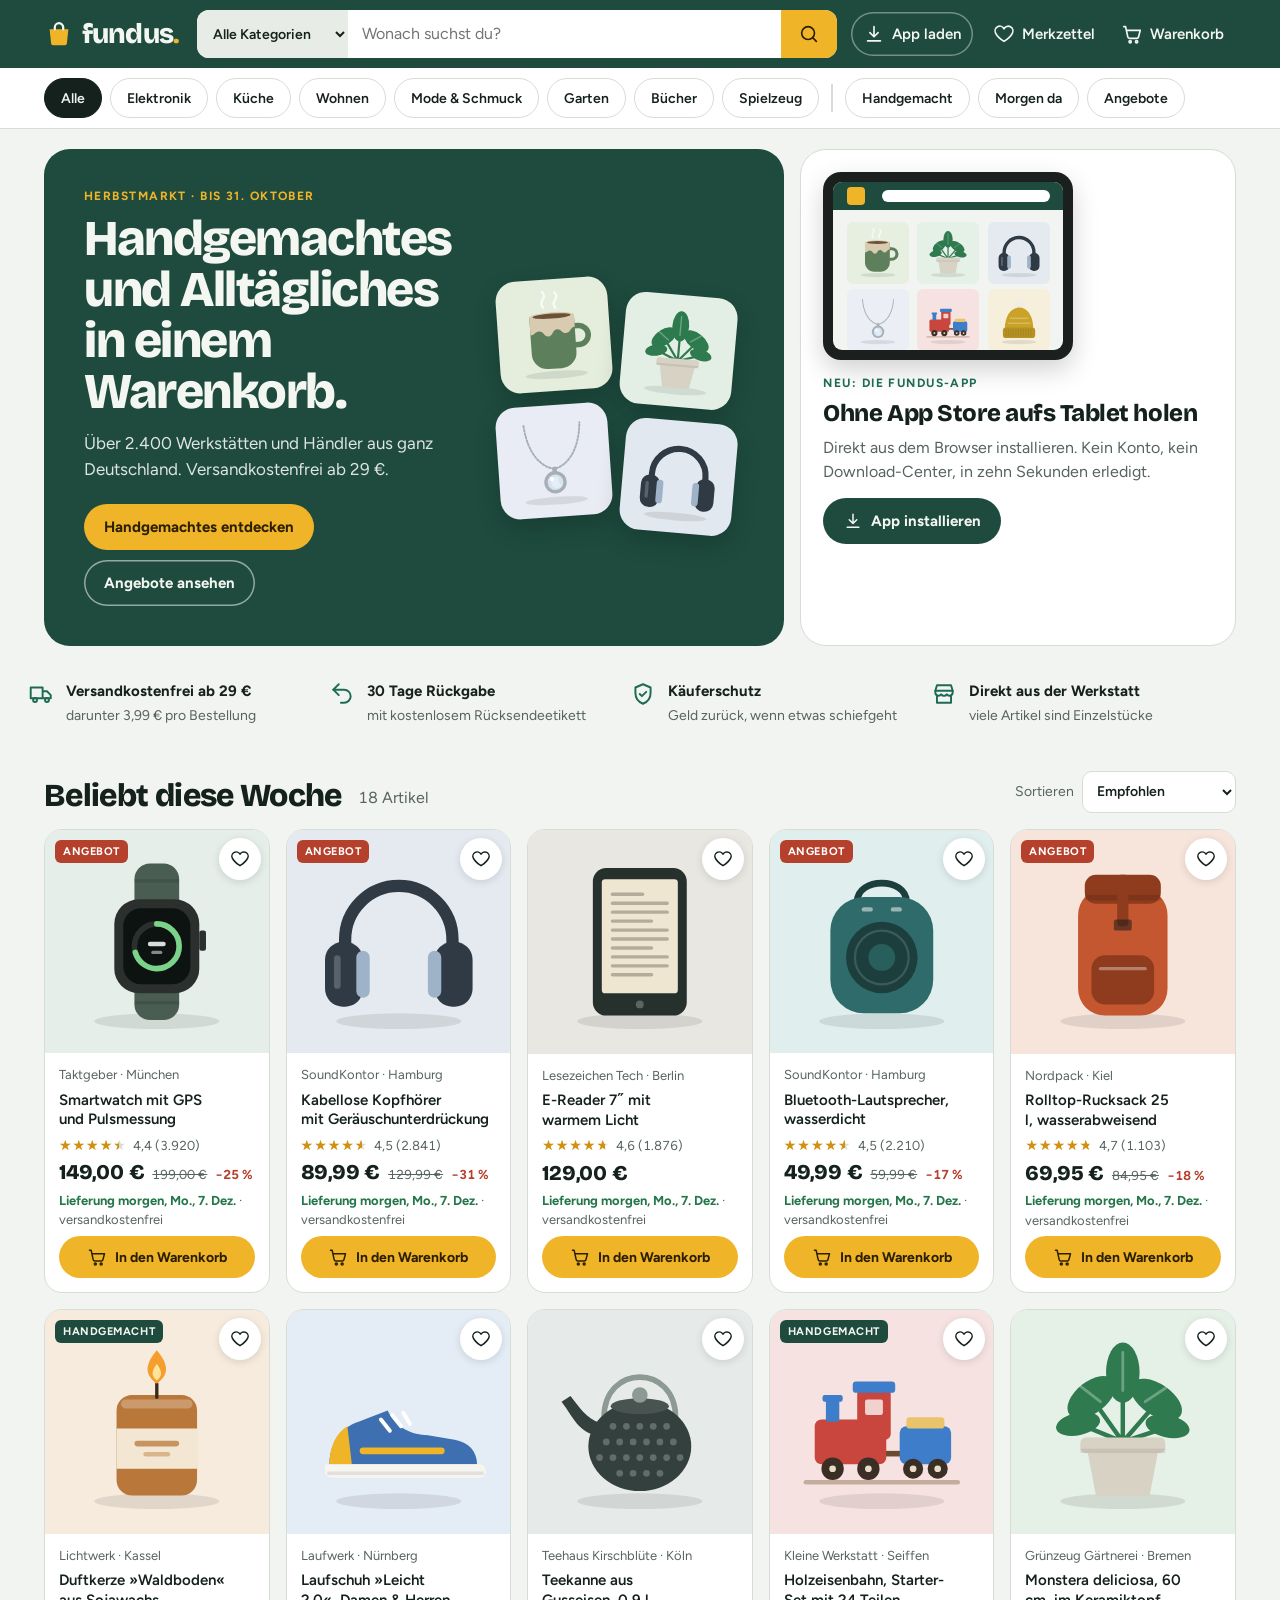
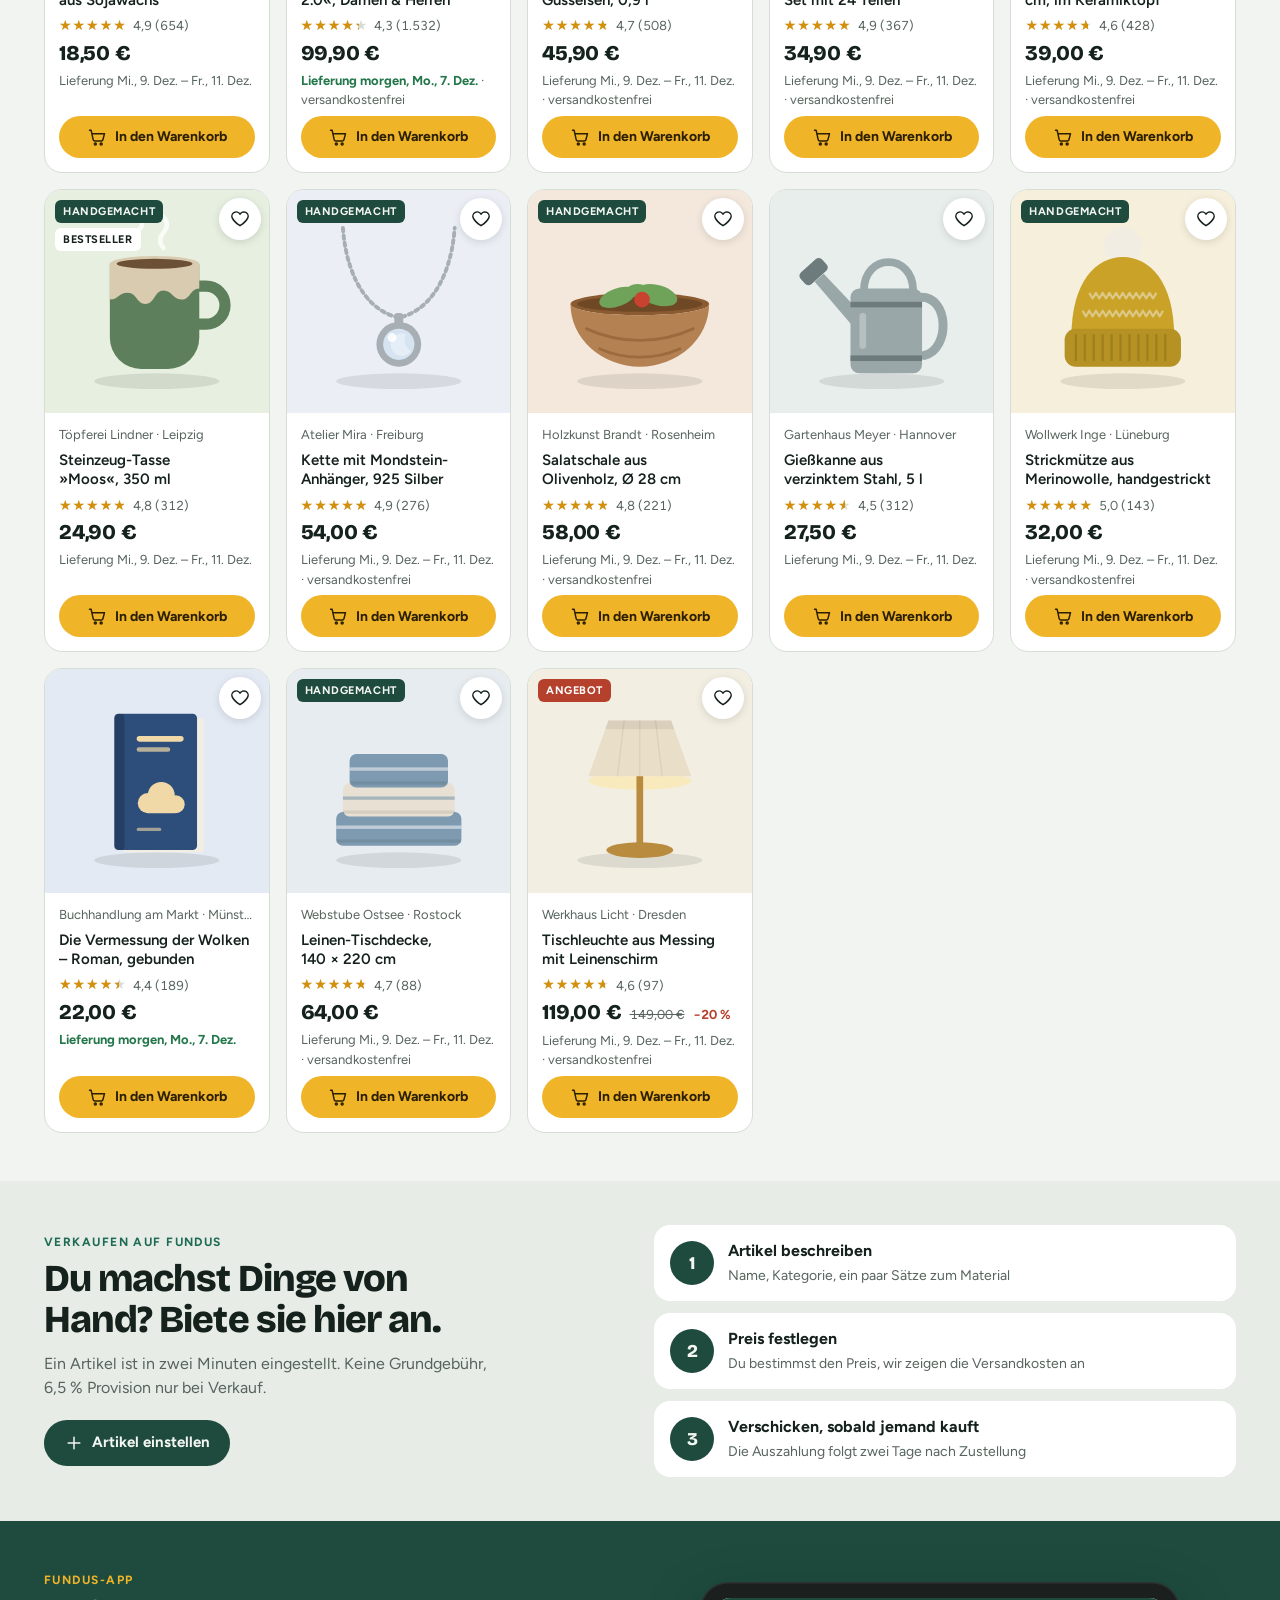
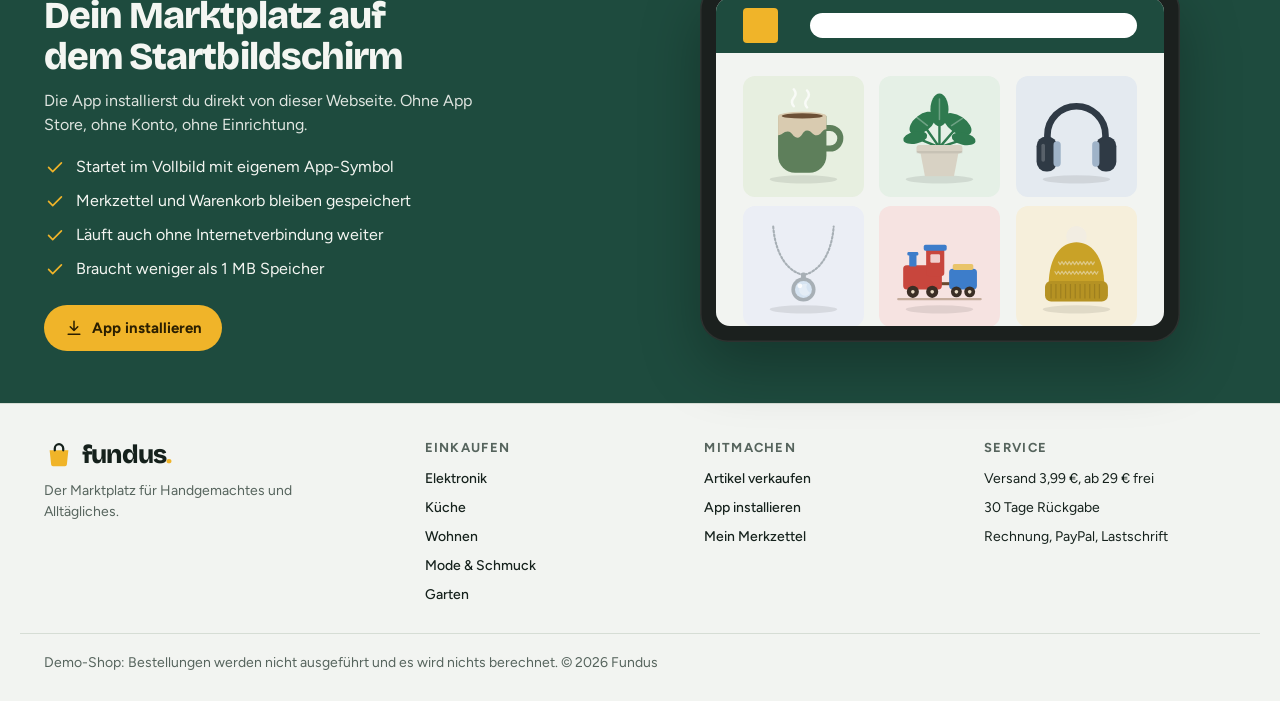
==== docs/index.html @ e25ad7a0 "Add Fundus shop website with installable web app Shopping site in the style of Amazon and Etsy as a " ====
<!doctype html>
<html lang="de">
<head>
<meta charset="utf-8">
<meta name="viewport" content="width=device-width, initial-scale=1, viewport-fit=cover">
<!-- pwa:start -->
<link rel="manifest" href="manifest.webmanifest">
<meta name="theme-color" content="#1E4B3E">
<meta name="description" content="Fundus – der Marktplatz für Handgemachtes und Alltägliches.">
<link rel="icon" href="icons/icon.svg" type="image/svg+xml">
<link rel="apple-touch-icon" href="icons/apple-touch-icon.png">
<meta name="apple-mobile-web-app-capable" content="yes">
<meta name="mobile-web-app-capable" content="yes">
<meta name="apple-mobile-web-app-title" content="Fundus">
<!-- pwa:end -->
<title>Fundus Marktplatz</title>
<link rel="preconnect" href="https://fonts.googleapis.com">
<link rel="preconnect" href="https://fonts.gstatic.com" crossorigin>
<link rel="stylesheet" href="https://fonts.googleapis.com/css2?family=Bricolage+Grotesque:opsz,wght@12..96,600;12..96,800&family=Figtree:wght@400;500;600;700&display=swap">
<style>
/* Layout: sticky market header (logo · search · actions) over a category rail; hero + app card; illustrated product grid; sell band; app band. Cart is a right-hand drawer, details/checkout/install are centered sheets. */
:root{
  --bg:#F2F4F1;
  --surface:#FFFFFF;
  --surface-2:#E7ECE6;
  --ink:#15211C;
  --ink-soft:#56645D;
  --line:#D6DDD5;
  --brand:#1E4B3E;
  --brand-ink:#F4F6F2;
  --link:#1E6B55;
  --accent:#F0B429;
  --accent-ink:#2B1F00;
  --sale:#B5402C;
  --sale-ink:#FFFFFF;
  --good:#23774A;
  --star:#D48F0B;
  --device:#1B201E;
  --tint-mix:92%;
  --shadow:0 1px 2px rgb(21 33 28 / .06),0 12px 32px rgb(21 33 28 / .12);
  --f-display:"Bricolage Grotesque","Avenir Next","Segoe UI",system-ui,sans-serif;
  --f-body:"Figtree",system-ui,-apple-system,"Segoe UI",Roboto,sans-serif;
  --hh:120px;
  color-scheme:light;
}
@media (prefers-color-scheme:dark){
  :root:not([data-theme="light"]){
    --bg:#0E1613;--surface:#16211D;--surface-2:#1D2A25;--ink:#E5ECE8;--ink-soft:#9AA9A2;--line:#2A3833;
    --brand:#173A30;--brand-ink:#EEF3EF;--link:#7CC4A8;--accent:#F3BE45;--accent-ink:#2B1F00;
    --sale:#EE8A72;--sale-ink:#2A0D06;--good:#62C48C;--star:#F3BE45;--device:#2C3733;--tint-mix:80%;
    --shadow:0 1px 2px rgb(0 0 0 / .3),0 12px 32px rgb(0 0 0 / .4);
    color-scheme:dark;
  }
}
:root[data-theme="dark"]{
  --bg:#0E1613;--surface:#16211D;--surface-2:#1D2A25;--ink:#E5ECE8;--ink-soft:#9AA9A2;--line:#2A3833;
  --brand:#173A30;--brand-ink:#EEF3EF;--link:#7CC4A8;--accent:#F3BE45;--accent-ink:#2B1F00;
  --sale:#EE8A72;--sale-ink:#2A0D06;--good:#62C48C;--star:#F3BE45;--device:#2C3733;--tint-mix:80%;
  --shadow:0 1px 2px rgb(0 0 0 / .3),0 12px 32px rgb(0 0 0 / .4);
  color-scheme:dark;
}

*,*::before,*::after{box-sizing:border-box}
html{-webkit-text-size-adjust:100%;scroll-behavior:smooth}
html:has(dialog[open]){overflow:hidden}
body{margin:0;background:var(--bg);color:var(--ink);font:400 16px/1.5 var(--f-body);-webkit-font-smoothing:antialiased}
[hidden]{display:none!important}
img,svg{max-width:100%}
button,input,select,textarea{font:inherit;color:inherit}
button{cursor:pointer}
h1,h2,h3{text-wrap:balance}
p{margin:0}
:focus-visible{outline:3px solid var(--accent);outline-offset:2px}
.sr{position:absolute;width:1px;height:1px;overflow:hidden;clip:rect(0 0 0 0);white-space:nowrap}
.wrap{width:100%;max-width:1240px;margin-inline:auto;padding-inline:16px}
@media (min-width:768px){.wrap{padding-inline:24px}}
.ic{width:22px;height:22px;flex:none}
.eyebrow{font:700 12px/1.2 var(--f-body);letter-spacing:.12em;text-transform:uppercase;color:var(--link)}

/* Buttons */
.btn{display:inline-flex;align-items:center;justify-content:center;gap:8px;min-height:46px;padding:0 20px;border-radius:999px;border:0;background:var(--accent);color:var(--accent-ink);font-weight:700;font-size:15px;text-decoration:none;transition:transform .12s,filter .12s}
.btn:hover{filter:brightness(1.05)}
.btn:active{transform:translateY(1px)}
.btn .ic{width:20px;height:20px}
.btn.dark{background:var(--brand);color:var(--brand-ink)}
.btn.line{background:transparent;color:var(--brand-ink);box-shadow:inset 0 0 0 1.5px color-mix(in oklab,var(--brand-ink) 55%,transparent)}
.btn.ghost{background:transparent;color:var(--ink);box-shadow:inset 0 0 0 1.5px var(--line)}
.btn.wide{width:100%}
.row{display:flex;flex-wrap:wrap;gap:10px;align-items:center}
.linkbtn{border:0;background:none;padding:0;color:var(--link);font-weight:600;text-decoration:underline;text-underline-offset:3px}

/* Header */
.top{position:sticky;top:env(safe-area-inset-top,0px);z-index:30;background:var(--brand);color:var(--brand-ink)}
.top-row{display:flex;align-items:center;gap:10px 14px;padding-block:10px;flex-wrap:wrap}
.logo{display:flex;align-items:center;gap:8px;color:inherit;text-decoration:none;font:800 28px/1 var(--f-display);letter-spacing:-.03em;padding-right:4px}
.logo-mark{width:30px;height:30px}
.logo b{color:var(--accent)}
.search{flex:1 1 360px;display:flex;min-width:0;height:48px;border-radius:12px;overflow:hidden;background:var(--surface);color:var(--ink)}
.search select{border:0;background:var(--surface-2);padding:0 8px 0 12px;max-width:38%;font-size:14px;font-weight:600;color:var(--ink)}
.search input{flex:1;min-width:0;border:0;background:transparent;padding:0 14px;font-size:16px;outline:none}
.search button{flex:none;width:56px;border:0;background:var(--accent);color:var(--accent-ink);display:grid;place-items:center}
.search:focus-within{box-shadow:0 0 0 3px var(--accent)}
.actions{display:flex;align-items:center;gap:2px;margin-left:auto}
.hbtn{position:relative;display:flex;align-items:center;gap:7px;min-height:44px;padding:0 12px;border:0;border-radius:999px;background:transparent;color:var(--brand-ink);font-weight:600;font-size:15px;white-space:nowrap}
.hbtn:hover{background:color-mix(in oklab,var(--brand-ink) 12%,transparent)}
.hbtn.app{box-shadow:inset 0 0 0 1.5px color-mix(in oklab,var(--brand-ink) 40%,transparent);margin-right:6px}
.count{min-width:21px;height:21px;padding:0 6px;border-radius:11px;background:var(--accent);color:var(--accent-ink);font:700 12px/21px var(--f-body);text-align:center;font-variant-numeric:tabular-nums}
@media (max-width:1040px){.search{order:3;flex-basis:100%}}
@media (max-width:560px){
  .hbtn span{display:none}
  .hbtn{padding:0 10px}
  .count{position:absolute;top:2px;right:0}
  .logo{font-size:25px}
}

/* Category rail */
.rail{background:var(--surface);border-bottom:1px solid var(--line)}
.chips{display:flex;gap:8px;overflow-x:auto;padding-block:10px;scrollbar-width:none;-webkit-overflow-scrolling:touch}
.chips::-webkit-scrollbar{display:none}
.chip{flex:none;display:inline-flex;align-items:center;gap:6px;min-height:40px;padding:0 16px;border-radius:999px;border:1.5px solid var(--line);background:var(--surface);color:var(--ink);font-weight:600;font-size:14px;white-space:nowrap}
.chip .ic{width:16px;height:16px}
.chip:hover{border-color:var(--ink-soft)}
.chip[aria-pressed="true"]{background:var(--ink);border-color:var(--ink);color:var(--bg)}
.chip.tog[aria-pressed="true"]{background:var(--brand);border-color:var(--brand);color:var(--brand-ink)}
.chip-sep{flex:none;width:1.5px;margin:6px 4px;background:var(--line)}

/* Hero */
.hero{display:grid;grid-template-columns:minmax(0,1.7fr) minmax(0,1fr);gap:16px;padding-block:20px 8px}
.hero-main{position:relative;overflow:hidden;display:grid;grid-template-columns:minmax(0,1fr) auto;align-items:center;gap:28px;background:var(--brand);color:var(--brand-ink);border-radius:26px;padding:clamp(22px,4vw,40px)}
.hero-main .eyebrow{color:var(--accent)}
.hero h1{font:800 clamp(30px,4.4vw,50px)/1.02 var(--f-display);letter-spacing:-.03em;margin:10px 0 14px;max-width:15ch}
.hero-copy > p:not(.eyebrow){margin-bottom:22px;max-width:40ch;opacity:.9;font-size:17px}
.collage{display:grid;grid-template-columns:repeat(2,112px);gap:14px;padding:8px}
.collage .tile{aspect-ratio:1;border-radius:20px;background:var(--tint);transform:rotate(-4deg);box-shadow:0 10px 24px rgb(0 0 0 / .18)}
.collage .tile:nth-child(2n){transform:rotate(5deg) translateY(16px)}
.collage .tile svg{display:block;width:100%;height:100%}
.hero-app{display:flex;flex-direction:column;gap:10px;background:var(--surface);border:1px solid var(--line);border-radius:26px;padding:22px}
.hero-app h2{font:800 24px/1.1 var(--f-display);letter-spacing:-.02em;margin:0}
.hero-app p:not(.eyebrow){color:var(--ink-soft)}
.hero-app .btn{align-self:flex-start;justify-self:start;margin-top:4px}
.hero-app .device{max-width:250px;margin-bottom:6px}
@media (max-width:1040px){
  .hero{grid-template-columns:1fr}
  .hero-app{display:grid;grid-template-columns:minmax(0,220px) minmax(0,1fr);align-items:center;gap:6px 22px}
  .hero-app .device{grid-row:1 / span 5;margin:0}
}
@media (max-width:640px){
  .hero-main{grid-template-columns:1fr}
  .collage{grid-template-columns:repeat(4,minmax(0,1fr));padding:0 4px 12px;order:-1}
  .collage .tile{border-radius:14px}
  .collage .tile:nth-child(2n){transform:rotate(4deg) translateY(6px)}
  .hero-app{grid-template-columns:1fr}
  .hero-app .device{grid-row:auto;max-width:220px}
}

/* Perks */
.perks{list-style:none;margin:0;padding-block:14px;display:grid;grid-template-columns:repeat(4,minmax(0,1fr));gap:12px}
.perks li{display:flex;gap:12px;align-items:flex-start;padding:12px 4px}
.perks .ic{color:var(--link);width:26px;height:26px;margin-top:1px}
.perks b{display:block;font-weight:700;font-size:15px}
.perks span{color:var(--ink-soft);font-size:14px}
@media (max-width:900px){.perks{grid-template-columns:repeat(2,minmax(0,1fr))}}
@media (max-width:460px){.perks{grid-template-columns:1fr;gap:0}.perks li{padding-block:8px}}

/* Shop */
.shop{padding-block:18px 48px;scroll-margin-top:calc(var(--hh) + 12px)}
.toolbar{display:flex;flex-wrap:wrap;align-items:end;gap:6px 16px;margin-bottom:16px}
.toolbar h2{font:800 clamp(24px,3vw,32px)/1.1 var(--f-display);letter-spacing:-.02em;margin:0}
.toolbar .meta{color:var(--ink-soft);font-variant-numeric:tabular-nums;padding-bottom:3px}
.sortbox{margin-left:auto;display:flex;align-items:center;gap:8px;font-size:14px;color:var(--ink-soft)}
.sel{height:42px;border-radius:10px;border:1.5px solid var(--line);background:var(--surface);color:var(--ink);padding:0 10px;font-weight:600}
.grid{display:grid;grid-template-columns:repeat(auto-fill,minmax(min(100%,196px),1fr));gap:16px}
@media (max-width:520px){.grid{grid-template-columns:repeat(2,minmax(0,1fr));gap:10px}}
.card{position:relative;display:flex;flex-direction:column;min-width:0;background:var(--surface);border:1px solid var(--line);border-radius:18px;overflow:hidden;transition:box-shadow .2s,border-color .2s}
.card:hover{box-shadow:var(--shadow);border-color:transparent}
.pic{position:relative;display:block;width:100%;aspect-ratio:1;border:0;padding:0;background:var(--tint);background:color-mix(in oklab,var(--tint) var(--tint-mix),var(--surface))}
.pic svg{display:block;width:100%;height:100%;transition:transform .35s ease}
.card:hover .pic svg{transform:scale(1.05)}
.badges{position:absolute;left:10px;top:10px;display:flex;flex-direction:column;align-items:flex-start;gap:5px}
.badge{font:700 11px/1 var(--f-body);letter-spacing:.05em;text-transform:uppercase;padding:6px 8px;border-radius:6px;background:var(--surface);color:var(--ink)}
.badge.hand{background:var(--brand);color:var(--brand-ink)}
.badge.sale{background:var(--sale);color:var(--sale-ink)}
.badge.own{background:var(--accent);color:var(--accent-ink)}
.fav{position:absolute;right:8px;top:8px;width:42px;height:42px;border-radius:50%;border:0;background:var(--surface);color:var(--ink);display:grid;place-items:center;box-shadow:0 2px 8px rgb(0 0 0 / .12)}
.fav .ic{width:20px;height:20px}
.fav[aria-pressed="true"]{color:var(--sale)}
.fav[aria-pressed="true"] .ic{fill:currentColor}
.cbody{flex:1;display:flex;flex-direction:column;gap:6px;padding:12px 14px 14px}
.seller{font-size:13px;color:var(--ink-soft);white-space:nowrap;overflow:hidden;text-overflow:ellipsis}
.name{margin:0;font:600 15px/1.3 var(--f-body);min-height:2.6em}
.name button{display:-webkit-box;-webkit-line-clamp:2;-webkit-box-orient:vertical;overflow:hidden;border:0;padding:0;background:none;text-align:left;font:inherit;color:inherit}
.name button:hover{color:var(--link);text-decoration:underline;text-underline-offset:2px}
.rate{display:flex;align-items:center;gap:6px;font-size:13px;color:var(--ink-soft);font-variant-numeric:tabular-nums}
.stars{position:relative;display:inline-block;font-size:14px;line-height:1;letter-spacing:1px;color:var(--line)}
.stars::before,.stars > span::before{content:"★★★★★"}
.stars > span{position:absolute;inset:0 auto 0 0;overflow:hidden;white-space:nowrap;color:var(--star)}
.price{display:flex;flex-wrap:wrap;align-items:baseline;gap:4px 8px;font-variant-numeric:tabular-nums}
.price strong{font:800 21px/1.1 var(--f-display);letter-spacing:-.01em}
.price s{font-size:13px;color:var(--ink-soft)}
.price .pct{font-size:13px;font-weight:700;color:var(--sale)}
.ship{font-size:13px;color:var(--ink-soft)}
.ship b{color:var(--good);font-weight:700}
.card .btn{margin-top:auto;min-height:42px;font-size:14px;padding:0 14px}
@media (max-width:520px){
  .cbody{padding:10px 10px 12px}
  .name{font-size:14px}
  .price strong{font-size:18px}
  .card .btn span{display:none}
  .ship{font-size:12px}
}
.empty{display:flex;flex-direction:column;align-items:flex-start;gap:10px;padding:40px 24px;border:1.5px dashed var(--line);border-radius:18px}
.empty .t{font:800 22px/1.2 var(--f-display)}
.empty p{color:var(--ink-soft)}

/* Sell band */
.sell{background:var(--surface-2);padding-block:44px}
.sell-grid{display:grid;grid-template-columns:minmax(0,1fr) minmax(0,1fr);gap:28px;align-items:center}
.sell h2,.appband h2{font:800 clamp(26px,3.4vw,38px)/1.08 var(--f-display);letter-spacing:-.025em;margin:8px 0 12px}
.sell-grid > div > p:not(.eyebrow){color:var(--ink-soft);max-width:46ch;margin-bottom:20px}
.steps{list-style:none;margin:0;padding:0;display:grid;gap:12px;counter-reset:s}
.steps li{counter-increment:s;display:grid;grid-template-columns:44px minmax(0,1fr);gap:14px;align-items:center;background:var(--surface);border-radius:16px;padding:14px 16px}
.steps li::before{content:counter(s);display:grid;place-items:center;width:44px;height:44px;border-radius:50%;background:var(--brand);color:var(--brand-ink);font:800 18px/1 var(--f-display)}
.steps b{display:block}
.steps span{color:var(--ink-soft);font-size:14px}
@media (max-width:800px){.sell-grid{grid-template-columns:1fr}}

/* App band */
.appband{background:var(--brand);color:var(--brand-ink);padding-block:52px;scroll-margin-top:var(--hh)}
.appband .eyebrow{color:var(--accent)}
.app-grid{display:grid;grid-template-columns:minmax(0,1fr) minmax(0,1.05fr);gap:36px;align-items:center}
.app-grid > div > p:not(.eyebrow){max-width:46ch;opacity:.9;margin-bottom:18px}
.checks{list-style:none;padding:0;margin:0 0 24px;display:grid;gap:10px}
.checks li{display:flex;gap:10px;align-items:flex-start}
.checks .ic{color:var(--accent);width:22px;height:22px;margin-top:1px}
.install-state{display:flex;align-items:center;gap:8px;font-weight:600;font-size:14px}
.install-state .ic{color:var(--accent)}
@media (max-width:860px){.app-grid{grid-template-columns:1fr}.appband .device{order:-1}}

/* Device mockup */
.device{width:100%;max-width:480px;aspect-ratio:4 / 3;justify-self:center;background:var(--device);border-radius:28px;padding:16px;box-shadow:0 24px 60px rgb(0 0 0 / .28),inset 0 0 0 1.5px rgb(255 255 255 / .08)}
.hero-app .device{border-radius:18px;padding:10px;box-shadow:0 10px 26px rgb(0 0 0 / .18)}
.screen{height:100%;border-radius:14px;background:var(--bg);overflow:hidden;display:flex;flex-direction:column}
.hero-app .screen{border-radius:9px}
.s-top{flex:none;display:flex;align-items:center;gap:8%;height:17%;padding:0 6%;background:var(--brand)}
.s-logo{width:9%;aspect-ratio:1;border-radius:4px;background:var(--accent)}
.s-search{flex:1;height:44%;border-radius:999px;background:var(--surface)}
.s-grid{display:grid;grid-template-columns:repeat(3,minmax(0,1fr));gap:4%;padding:5% 6%}
.s-tile{aspect-ratio:1;border-radius:10%;background:var(--tint);background:color-mix(in oklab,var(--tint) var(--tint-mix),var(--surface))}
.s-tile svg{display:block;width:100%;height:100%}

/* Footer */
.foot{border-top:1px solid var(--line);padding-block:36px calc(28px + env(safe-area-inset-bottom,0px));font-size:14px}
.foot-grid{display:grid;grid-template-columns:1.4fr repeat(3,1fr);gap:28px}
.foot h3{font:700 13px/1.2 var(--f-body);letter-spacing:.1em;text-transform:uppercase;color:var(--ink-soft);margin:0 0 12px}
.foot ul{list-style:none;margin:0;padding:0;display:grid;gap:8px}
.foot .linkbtn{color:var(--ink);text-decoration:none;font-weight:500}
.foot .linkbtn:hover{text-decoration:underline}
.foot .logo{color:var(--ink);font-size:26px;margin-bottom:10px}
.foot-grid > div > p{color:var(--ink-soft);max-width:30ch}
.foot-note{margin-top:28px;padding-top:18px;border-top:1px solid var(--line);color:var(--ink-soft)}
@media (max-width:800px){.foot-grid{grid-template-columns:1fr 1fr}.foot-grid > div:first-child{grid-column:1 / -1}}

/* Dialogs */
dialog{border:0;padding:0;margin:auto;width:min(980px,calc(100% - 24px));max-width:none;max-height:calc(100% - 24px);background:var(--surface);color:var(--ink);border-radius:22px;box-shadow:var(--shadow);overflow:hidden}
dialog[open]{display:flex;flex-direction:column;animation:pop .22s ease-out}
dialog.narrow{width:min(580px,calc(100% - 24px))}
dialog::backdrop{background:rgb(8 16 12 / .55)}
@keyframes pop{from{opacity:0;transform:translateY(12px) scale(.98)}}
.dlg{position:relative;flex:1;min-height:0;overflow:auto;padding:26px;overscroll-behavior:contain}
.dlg h2{font:800 clamp(22px,3vw,30px)/1.12 var(--f-display);letter-spacing:-.02em;margin:0 0 12px;padding-right:48px}
.x{position:absolute;top:14px;right:14px;z-index:2;width:44px;height:44px;border-radius:50%;border:0;background:var(--surface-2);color:var(--ink);display:grid;place-items:center}
dialog.drawer{margin:0 0 0 auto;height:100%;max-height:none;width:min(440px,100%);border-radius:22px 0 0 22px;animation:slide .26s ease-out}
@keyframes slide{from{transform:translateX(40px);opacity:0}}
.drawer-in{display:flex;flex-direction:column;height:100%;padding-top:env(safe-area-inset-top,0px)}
.drawer-head{display:flex;align-items:center;justify-content:space-between;padding:18px 18px 12px 22px;border-bottom:1px solid var(--line)}
.drawer-head h2{font:800 24px/1 var(--f-display);margin:0}
.drawer-head .x{position:static}
.cart-list{flex:1;min-height:0;overflow:auto;padding:0 22px;overscroll-behavior:contain}
.cline{display:grid;grid-template-columns:76px minmax(0,1fr) auto;gap:14px;padding-block:16px;border-bottom:1px solid var(--line)}
.thumb{width:76px;aspect-ratio:1;border:0;padding:0;border-radius:12px;overflow:hidden;background:var(--tint);background:color-mix(in oklab,var(--tint) var(--tint-mix),var(--surface))}
.thumb svg{display:block;width:100%;height:100%}
.cl-info{display:flex;flex-direction:column;gap:4px;min-width:0}
.cl-name{font-weight:600;font-size:15px;line-height:1.3}
.cl-price{font-weight:700;font-variant-numeric:tabular-nums;white-space:nowrap}
.stepper{display:inline-flex;align-items:center;align-self:flex-start;margin-top:4px;border:1.5px solid var(--line);border-radius:999px}
.stepper button{width:40px;height:40px;border:0;background:none;color:var(--ink);display:grid;place-items:center;border-radius:50%}
.stepper button:hover{background:var(--surface-2)}
.stepper .ic{width:18px;height:18px}
.stepper output{min-width:28px;text-align:center;font-weight:700;font-variant-numeric:tabular-nums}
.cart-foot{border-top:1px solid var(--line);padding:16px 22px calc(18px + env(safe-area-inset-bottom,0px));display:grid;gap:14px;background:var(--surface)}
.freebar{font-size:14px;display:grid;gap:8px}
.freebar .ic{width:18px;height:18px;color:var(--good);vertical-align:-4px}
.bar{display:block;height:8px;border-radius:4px;background:var(--surface-2);overflow:hidden}
.bar > span{display:block;height:100%;background:var(--good);border-radius:4px}
.sum{margin:0;display:grid;gap:6px;font-variant-numeric:tabular-nums}
.sum div{display:flex;justify-content:space-between;gap:12px}
.sum dt{color:var(--ink-soft)}
.sum dd{margin:0;font-weight:600}
.sum .tot{padding-top:8px;border-top:1px solid var(--line);font-size:18px}
.sum .tot dt{color:var(--ink);font-weight:700}
.sum .tot dd{font:800 22px/1.1 var(--f-display)}
.sum small{font-size:12px;color:var(--ink-soft);font-weight:400}
.cart-empty{display:flex;flex-direction:column;align-items:flex-start;gap:10px;padding:32px 0}
.cart-empty > .ic{width:44px;height:44px;color:var(--ink-soft)}
.cart-empty p{color:var(--ink-soft)}
.cart-empty p b{color:var(--ink);font-size:18px}

/* Product detail */
.dt{display:grid;grid-template-columns:minmax(0,1fr) minmax(0,1.05fr);gap:30px}
.dt .pic{border-radius:18px;overflow:hidden;position:sticky;top:0}
.dt-info{display:flex;flex-direction:column;gap:12px;min-width:0}
.dt-info .seller{white-space:normal}
.dt .price strong{font-size:32px}
.dt .vat{font-size:13px;color:var(--ink-soft)}
.dt-desc{color:var(--ink);max-width:60ch}
.facts{margin:0;display:grid;grid-template-columns:auto minmax(0,1fr);gap:8px 18px;padding:14px 16px;border-radius:14px;background:var(--surface-2);font-size:14px}
.facts dt{color:var(--ink-soft)}
.facts dd{margin:0;font-weight:600}
.buybox{display:flex;flex-wrap:wrap;gap:10px;align-items:center}
.buybox .stepper{margin:0}
.buybox .btn{flex:1 1 160px}
@media (max-width:720px){.dt{grid-template-columns:1fr;gap:18px}.dt .pic{position:static;max-width:420px}}

/* Forms */
.field{display:flex;flex-direction:column;gap:6px;min-width:0}
.field > label,.lbl{font-weight:600;font-size:14px}
.inp{width:100%;height:48px;border:1.5px solid var(--line);border-radius:12px;background:var(--surface);color:var(--ink);padding:0 14px;font-size:16px}
textarea.inp{height:auto;min-height:96px;padding:12px 14px;resize:vertical;line-height:1.45}
select.inp{padding-right:8px}
.inp:focus{outline:none;border-color:var(--link);box-shadow:0 0 0 3px color-mix(in oklab,var(--link) 25%,transparent)}
.hint{font-size:13px;color:var(--ink-soft)}
.hint.err{color:var(--sale);font-weight:600;font-size:14px}
fieldset{border:0;margin:0;padding:0;display:grid;gap:12px;min-width:0}
legend{font:800 18px/1.2 var(--f-display);margin-bottom:10px;padding:0}
.two{display:grid;grid-template-columns:minmax(0,1fr) minmax(0,2fr);gap:12px}
.opts{display:grid;gap:8px}
.opt{display:flex;align-items:center;gap:12px;padding:12px 14px;border:1.5px solid var(--line);border-radius:12px;cursor:pointer}
.opt input{width:20px;height:20px;accent-color:var(--brand);margin:0}
.opt span{flex:1}
.opt small{display:block;color:var(--ink-soft);font-size:13px}
.opt b{font-variant-numeric:tabular-nums}
.opt:has(input:checked){border-color:var(--link);background:color-mix(in oklab,var(--link) 8%,var(--surface))}
.co{display:grid;grid-template-columns:minmax(0,1.4fr) minmax(0,1fr);gap:28px;align-items:start}
.co-main{display:grid;gap:26px}
.co-sum{position:sticky;top:0;display:grid;gap:14px;padding:18px;border-radius:16px;background:var(--surface-2)}
.co-sum h3{margin:0;font:800 18px/1.2 var(--f-display)}
.co-items{list-style:none;margin:0;padding:0;display:grid;gap:8px;font-size:14px}
.co-items li{display:flex;justify-content:space-between;gap:12px}
.co-items span:last-child{font-variant-numeric:tabular-nums;white-space:nowrap}
.demo-note{font-size:13px;color:var(--ink-soft);background:var(--surface-2);padding:10px 12px;border-radius:10px}
.co-sum .demo-note{background:var(--surface)}
@media (max-width:780px){.co{grid-template-columns:1fr}.co-sum{position:static}}
@media (max-width:420px){.two{grid-template-columns:1fr}}
.done{display:flex;flex-direction:column;align-items:flex-start;gap:12px;max-width:52ch}
.done-mark{width:64px;height:64px;border-radius:50%;display:grid;place-items:center;background:var(--good);color:var(--surface)}
.done-mark .ic{width:34px;height:34px}

/* Sell form */
.sellgrid{display:grid;grid-template-columns:minmax(0,1.5fr) minmax(0,1fr);gap:28px;align-items:start}
.sellform{display:grid;gap:16px}
.picks{display:grid;grid-template-columns:repeat(auto-fill,minmax(62px,1fr));gap:8px}
.pick{position:relative;display:block;aspect-ratio:1;border-radius:12px;background:var(--surface-2);cursor:pointer;border:2px solid transparent}
.pick svg{display:block;width:100%;height:100%}
.pick input,.swatch input{position:absolute;opacity:0;pointer-events:none}
.pick:has(input:checked){border-color:var(--link);background:color-mix(in oklab,var(--link) 12%,var(--surface))}
.pick:has(input:focus-visible),.swatch:has(input:focus-visible){outline:3px solid var(--accent);outline-offset:2px}
.swatches{display:flex;flex-wrap:wrap;gap:10px}
.swatch{position:relative;display:flex;align-items:center;gap:8px;padding:6px 12px 6px 6px;border-radius:999px;border:1.5px solid var(--line);cursor:pointer;font-size:14px;font-weight:600}
.swatch i{width:28px;height:28px;border-radius:50%;background:linear-gradient(135deg,var(--c) 50%,var(--d) 50%)}
.swatch:has(input:checked){border-color:var(--link);background:color-mix(in oklab,var(--link) 10%,var(--surface))}
.preview{position:sticky;top:0;display:grid;gap:10px}
.preview .card{pointer-events:none}
@media (max-width:760px){.sellgrid{grid-template-columns:1fr}.preview{position:static;max-width:300px}}

/* Install sheet */
.tabs{display:flex;gap:6px;padding:4px;border-radius:999px;background:var(--surface-2);margin:6px 0 18px;overflow-x:auto}
.tabs button{flex:1;min-height:42px;padding:0 14px;border:0;border-radius:999px;background:none;color:var(--ink-soft);font-weight:700;font-size:14px;white-space:nowrap}
.tabs button[aria-selected="true"]{background:var(--surface);color:var(--ink);box-shadow:0 1px 4px rgb(0 0 0 / .1)}
.howto{list-style:none;margin:0;padding:0;display:grid;gap:12px;counter-reset:h}
.howto li{counter-increment:h;display:grid;grid-template-columns:36px minmax(0,1fr);gap:12px;align-items:start}
.howto li::before{content:counter(h);display:grid;place-items:center;width:36px;height:36px;border-radius:50%;background:var(--brand);color:var(--brand-ink);font:800 16px/1 var(--f-display)}
.howto li > span{padding-top:6px}
.kbd{display:inline-flex;align-items:center;gap:4px;padding:1px 8px;border-radius:7px;background:var(--surface-2);font-weight:700;white-space:nowrap}
.kbd .ic{width:17px;height:17px;vertical-align:-3px}
.pane-note{margin-top:16px;font-size:14px;color:var(--ink-soft)}
.install-hero{display:flex;align-items:center;gap:14px;margin-bottom:6px}
.install-hero img,.install-hero svg.appicon{width:60px;height:60px;border-radius:14px;flex:none}
.install-hero b{display:block;font-size:17px}
.install-hero span{color:var(--ink-soft);font-size:14px}

/* Toast */
.toast{position:fixed;left:50%;bottom:calc(18px + env(safe-area-inset-bottom,0px));z-index:50;transform:translateX(-50%);display:flex;align-items:center;gap:14px;width:max-content;max-width:calc(100% - 32px);padding:12px 12px 12px 18px;border-radius:14px;background:var(--ink);color:var(--bg);box-shadow:var(--shadow);font-weight:600;font-size:15px}
.toast button{flex:none;min-height:38px;padding:0 14px;border:0;border-radius:999px;background:var(--accent);color:var(--accent-ink);font-weight:700}
.toast.show{animation:toast .25s ease-out}
@keyframes toast{from{opacity:0;transform:translate(-50%,10px)}}

@media (prefers-reduced-motion:reduce){
  *,*::before,*::after{animation:none!important;transition:none!important}
  html{scroll-behavior:auto}
}
</style>
</head>
<body>

<header class="top" id="top">
  <div class="wrap top-row">
    <a class="logo" href="#start" aria-label="Fundus Startseite">
      <svg class="logo-mark" viewBox="0 0 32 32" aria-hidden="true"><path d="M6 11h20l-1.6 15.2A2 2 0 0 1 22.4 28H9.6a2 2 0 0 1-2-1.8z" style="fill:var(--accent)"/><path d="M11.5 11V9a4.5 4.5 0 0 1 9 0v2" fill="none" stroke="currentColor" stroke-width="2.4" stroke-linecap="round"/></svg>
      <span>fundus<b>.</b></span>
    </a>
    <form class="search" id="searchForm" role="search">
      <label class="sr" for="searchCat">Kategorie</label>
      <select id="searchCat"></select>
      <label class="sr" for="q">Suche</label>
      <input id="q" type="search" placeholder="Wonach suchst du?" autocomplete="off" enterkeyhint="search">
      <button type="submit" aria-label="Suchen"><i data-ic="search"></i></button>
    </form>
    <nav class="actions" aria-label="App, Merkzettel und Warenkorb">
      <button class="hbtn app" id="appBtn" type="button" data-install aria-label="App laden"><i data-ic="download"></i><span>App laden</span></button>
      <button class="hbtn" id="favBtn" type="button" aria-label="Merkzettel"><i data-ic="heart"></i><span>Merkzettel</span><b class="count" id="favCount" hidden>0</b></button>
      <button class="hbtn" id="cartBtn" type="button" aria-label="Warenkorb"><i data-ic="cart"></i><span>Warenkorb</span><b class="count" id="cartCount" hidden>0</b></button>
    </nav>
  </div>
</header>

<div class="rail">
  <div class="wrap"><div class="chips" id="chips" role="toolbar" aria-label="Kategorien und Filter"></div></div>
</div>

<main id="start">
  <section class="wrap hero">
    <div class="hero-main">
      <div class="hero-copy">
        <p class="eyebrow">Herbstmarkt · bis 31. Oktober</p>
        <h1>Handgemachtes und Alltägliches in einem Warenkorb.</h1>
        <p>Über 2.400 Werkstätten und Händler aus ganz Deutschland. Versandkostenfrei ab 29 €.</p>
        <div class="row">
          <button class="btn" type="button" data-go="hand">Handgemachtes entdecken</button>
          <button class="btn line" type="button" data-go="deals">Angebote ansehen</button>
        </div>
      </div>
      <div class="collage" id="collage" aria-hidden="true"></div>
    </div>
    <aside class="hero-app" aria-label="Fundus-App">
      <div id="heroDevice"></div>
      <p class="eyebrow">Neu: die Fundus-App</p>
      <h2>Ohne App Store aufs Tablet holen</h2>
      <p>Direkt aus dem Browser installieren. Kein Konto, kein Download-Center, in zehn Sekunden erledigt.</p>
      <button class="btn dark" type="button" data-install><i data-ic="download"></i>App installieren</button>
    </aside>
  </section>

  <ul class="wrap perks" aria-label="Vorteile">
    <li><i data-ic="truck"></i><div><b>Versandkostenfrei ab 29 €</b><span>darunter 3,99 € pro Bestellung</span></div></li>
    <li><i data-ic="return"></i><div><b>30 Tage Rückgabe</b><span>mit kostenlosem Rücksendeetikett</span></div></li>
    <li><i data-ic="shield"></i><div><b>Käuferschutz</b><span>Geld zurück, wenn etwas schiefgeht</span></div></li>
    <li><i data-ic="store"></i><div><b>Direkt aus der Werkstatt</b><span>viele Artikel sind Einzelstücke</span></div></li>
  </ul>

  <section class="wrap shop" id="shop" aria-labelledby="resultsTitle">
    <div class="toolbar">
      <h2 id="resultsTitle">Beliebt diese Woche</h2>
      <p class="meta" id="resultCount"></p>
      <label class="sortbox" for="sort">Sortieren
        <select class="sel" id="sort">
          <option value="empf">Empfohlen</option>
          <option value="auf">Preis aufsteigend</option>
          <option value="ab">Preis absteigend</option>
          <option value="bew">Beste Bewertung</option>
        </select>
      </label>
    </div>
    <div class="grid" id="grid"></div>
    <div class="empty" id="empty" hidden>
      <p class="t">Keine Treffer</p>
      <p id="emptyMsg"></p>
      <button class="btn ghost" type="button" id="resetBtn">Alle Filter zurücksetzen</button>
    </div>
  </section>

  <section class="sell" id="verkaufen" aria-labelledby="sellHead">
    <div class="wrap sell-grid">
      <div>
        <p class="eyebrow">Verkaufen auf Fundus</p>
        <h2 id="sellHead">Du machst Dinge von Hand? Biete sie hier an.</h2>
        <p>Ein Artikel ist in zwei Minuten eingestellt. Keine Grundgebühr, 6,5 % Provision nur bei Verkauf.</p>
        <button class="btn dark" type="button" data-sell><i data-ic="plus"></i>Artikel einstellen</button>
      </div>
      <ol class="steps">
        <li><div><b>Artikel beschreiben</b><span>Name, Kategorie, ein paar Sätze zum Material</span></div></li>
        <li><div><b>Preis festlegen</b><span>Du bestimmst den Preis, wir zeigen die Versandkosten an</span></div></li>
        <li><div><b>Verschicken, sobald jemand kauft</b><span>Die Auszahlung folgt zwei Tage nach Zustellung</span></div></li>
      </ol>
    </div>
  </section>

  <section class="appband" id="app" aria-labelledby="appHead">
    <div class="wrap app-grid">
      <div>
        <p class="eyebrow">Fundus-App</p>
        <h2 id="appHead">Dein Marktplatz auf dem Startbildschirm</h2>
        <p>Die App installierst du direkt von dieser Webseite. Ohne App Store, ohne Konto, ohne Einrichtung.</p>
        <ul class="checks">
          <li><i data-ic="check"></i>Startet im Vollbild mit eigenem App-Symbol</li>
          <li><i data-ic="check"></i>Merkzettel und Warenkorb bleiben gespeichert</li>
          <li><i data-ic="check"></i>Läuft auch ohne Internetverbindung weiter</li>
          <li><i data-ic="check"></i>Braucht weniger als 1 MB Speicher</li>
        </ul>
        <div class="row">
          <button class="btn" type="button" data-install><i data-ic="download"></i>App installieren</button>
          <p class="install-state" id="installState" role="status"></p>
        </div>
      </div>
      <div id="bandDevice"></div>
    </div>
  </section>
</main>

<footer class="foot">
  <div class="wrap foot-grid">
    <div>
      <a class="logo" href="#start" aria-label="Fundus Startseite"><svg class="logo-mark" viewBox="0 0 32 32" aria-hidden="true"><path d="M6 11h20l-1.6 15.2A2 2 0 0 1 22.4 28H9.6a2 2 0 0 1-2-1.8z" style="fill:var(--accent)"/><path d="M11.5 11V9a4.5 4.5 0 0 1 9 0v2" fill="none" stroke="currentColor" stroke-width="2.4" stroke-linecap="round"/></svg><span>fundus<b>.</b></span></a>
      <p>Der Marktplatz für Handgemachtes und Alltägliches.</p>
    </div>
    <div>
      <h3>Einkaufen</h3>
      <ul id="footCats"></ul>
    </div>
    <div>
      <h3>Mitmachen</h3>
      <ul>
        <li><button class="linkbtn" type="button" data-sell>Artikel verkaufen</button></li>
        <li><button class="linkbtn" type="button" data-install>App installieren</button></li>
        <li><button class="linkbtn" type="button" data-go="favs">Mein Merkzettel</button></li>
      </ul>
    </div>
    <div>
      <h3>Service</h3>
      <ul>
        <li>Versand 3,99 €, ab 29 € frei</li>
        <li>30 Tage Rückgabe</li>
        <li>Rechnung, PayPal, Lastschrift</li>
      </ul>
    </div>
  </div>
  <p class="wrap foot-note">Demo-Shop: Bestellungen werden nicht ausgeführt und es wird nichts berechnet. © 2026 Fundus</p>
</footer>

<!-- Produktdetails -->
<dialog id="dlgProduct" aria-labelledby="dtTitle">
  <div class="dlg" id="dtBody"></div>
</dialog>

<!-- Warenkorb -->
<dialog id="dlgCart" class="drawer" aria-labelledby="cartTitle">
  <div class="drawer-in">
    <div class="drawer-head">
      <h2 id="cartTitle">Warenkorb</h2>
      <button class="x" type="button" data-close aria-label="Warenkorb schließen"><i data-ic="close"></i></button>
    </div>
    <div class="cart-list" id="cartList"></div>
    <div class="cart-foot" id="cartFoot"></div>
  </div>
</dialog>

<!-- Kasse -->
<dialog id="dlgCheckout" aria-labelledby="coTitle">
  <div class="dlg">
    <button class="x" type="button" data-close aria-label="Kasse schließen"><i data-ic="close"></i></button>
    <form id="coForm" novalidate>
      <h2 id="coTitle">Kasse</h2>
      <div class="co">
        <div class="co-main">
          <fieldset>
            <legend>Lieferadresse</legend>
            <div class="field"><label for="coName">Vor- und Nachname</label><input class="inp" id="coName" name="coName" autocomplete="name" required placeholder="z. B. Lena Hoffmann"></div>
            <div class="field"><label for="coStreet">Straße und Hausnummer</label><input class="inp" id="coStreet" name="coStreet" autocomplete="street-address" required placeholder="z. B. Lindenstraße 12"></div>
            <div class="two">
              <div class="field"><label for="coZip">PLZ</label><input class="inp" id="coZip" name="coZip" inputmode="numeric" autocomplete="postal-code" required pattern="[0-9]{5}" maxlength="5" placeholder="04109"></div>
              <div class="field"><label for="coCity">Ort</label><input class="inp" id="coCity" name="coCity" autocomplete="address-level2" required placeholder="Leipzig"></div>
            </div>
            <p class="hint err" id="coErr" role="alert" hidden></p>
          </fieldset>
          <fieldset>
            <legend>Versand</legend>
            <div class="opts">
              <label class="opt"><input type="radio" name="coShip" id="coShipStd" value="std" checked><span>Standard<small id="coStdDate"></small></span><b id="coStdPrice"></b></label>
              <label class="opt"><input type="radio" name="coShip" id="coShipExp" value="exp"><span>Express<small id="coExpDate"></small></span><b>+ 4,99 €</b></label>
            </div>
          </fieldset>
          <fieldset>
            <legend>Zahlungsart</legend>
            <div class="opts">
              <label class="opt"><input type="radio" name="coPay" id="coPayInv" value="Rechnung" checked><span>Rechnung<small>Zahlbar innerhalb von 14 Tagen</small></span></label>
              <label class="opt"><input type="radio" name="coPay" id="coPayPal" value="PayPal"><span>PayPal<small>Weiterleitung nach dem Bestellen</small></span></label>
              <label class="opt"><input type="radio" name="coPay" id="coPayDebit" value="Lastschrift"><span>Lastschrift<small>Abbuchung nach dem Versand</small></span></label>
            </div>
          </fieldset>
        </div>
        <aside class="co-sum" id="coSum" aria-label="Bestellübersicht"></aside>
      </div>
    </form>
    <div class="done" id="coDone" hidden>
      <div class="done-mark"><i data-ic="check"></i></div>
      <h2 id="doneTitle">Danke!</h2>
      <p>Deine Bestellung <b id="doneNo"></b> ist eingegangen. Voraussichtliche Lieferung: <b id="doneDate"></b>.</p>
      <p class="demo-note">Das war eine Demo-Bestellung. Es wurde nichts berechnet und nichts verschickt.</p>
      <button class="btn" type="button" data-close>Weiter einkaufen</button>
    </div>
  </div>
</dialog>

<!-- Verkaufen -->
<dialog id="dlgSell" aria-labelledby="sellTitle">
  <div class="dlg">
    <button class="x" type="button" data-close aria-label="Schließen"><i data-ic="close"></i></button>
    <h2 id="sellTitle">Artikel einstellen</h2>
    <div class="sellgrid">
      <form class="sellform" id="sellForm" novalidate>
        <div class="field"><label for="sellName">Artikelname</label><input class="inp" id="sellName" name="sellName" required maxlength="70" placeholder="z. B. Müslischale aus Steinzeug"></div>
        <div class="two">
          <div class="field"><label for="sellPrice">Preis in €</label><input class="inp" id="sellPrice" name="sellPrice" inputmode="decimal" required placeholder="19,90"></div>
          <div class="field"><label for="sellCat">Kategorie</label><select class="inp" id="sellCat" name="sellCat"></select></div>
        </div>
        <div class="two">
          <div class="field"><label for="sellShop">Name deines Shops</label><input class="inp" id="sellShop" name="sellShop" maxlength="40" placeholder="z. B. Werkstatt Sonnenberg"></div>
          <div class="field"><label for="sellCity">Ort</label><input class="inp" id="sellCity" name="sellCity" maxlength="30" placeholder="z. B. Jena"></div>
        </div>
        <div class="field"><span class="lbl" id="picLbl">Bild</span><div class="picks" id="picks" role="radiogroup" aria-labelledby="picLbl"></div></div>
        <div class="field"><span class="lbl" id="colLbl">Farbe</span><div class="swatches" id="swatches" role="radiogroup" aria-labelledby="colLbl"></div></div>
        <div class="field"><label for="sellDesc">Beschreibung</label><textarea class="inp" id="sellDesc" name="sellDesc" maxlength="400" placeholder="Material, Maße, was den Artikel besonders macht"></textarea></div>
        <p class="hint err" id="sellErr" role="alert" hidden></p>
        <div class="row"><button class="btn dark" type="submit"><i data-ic="check"></i>Jetzt einstellen</button><button class="btn ghost" type="button" data-close>Abbrechen</button></div>
      </form>
      <div class="preview" aria-live="polite">
        <span class="lbl">Vorschau</span>
        <div id="sellPreview"></div>
        <p class="hint">Dein Artikel wird in diesem Browser gespeichert und erscheint ganz oben im Shop.</p>
      </div>
    </div>
  </div>
</dialog>

<!-- App installieren -->
<dialog id="dlgInstall" class="narrow" aria-labelledby="inTitle">
  <div class="dlg">
    <button class="x" type="button" data-close aria-label="Schließen"><i data-ic="close"></i></button>
    <h2 id="inTitle">Fundus als App installieren</h2>
    <div class="install-hero">
      <svg class="appicon" viewBox="0 0 512 512" aria-hidden="true"><rect width="512" height="512" rx="112" fill="#1E4B3E"/><path d="M146 194h220l-17.6 167.2a24 24 0 0 1-23.9 21.5H187.5a24 24 0 0 1-23.9-21.5z" fill="#F0B429"/><path d="M206 194v-22a50 50 0 0 1 100 0v22" fill="none" stroke="#F4F6F2" stroke-width="26" stroke-linecap="round"/></svg>
      <div><b>Fundus</b><span>Kostenlos · unter 1 MB · kein App Store nötig</span></div>
    </div>
    <div class="tabs" role="tablist" aria-label="Gerät wählen">
      <button type="button" role="tab" id="tab-ios" aria-controls="pane-ios" aria-selected="true">iPad &amp; iPhone</button>
      <button type="button" role="tab" id="tab-android" aria-controls="pane-android" aria-selected="false" tabindex="-1">Android</button>
      <button type="button" role="tab" id="tab-desktop" aria-controls="pane-desktop" aria-selected="false" tabindex="-1">Computer</button>
    </div>
    <div role="tabpanel" id="pane-ios" aria-labelledby="tab-ios">
      <ol class="howto">
        <li><span>Öffne diese Seite in <b>Safari</b> und tippe oben rechts auf das Teilen-Symbol <span class="kbd"><i data-ic="share"></i></span>.</span></li>
        <li><span>Scrolle in der Liste nach unten und wähle <span class="kbd"><i data-ic="addsq"></i>Zum Home-Bildschirm</span>.</span></li>
        <li><span>Tippe oben rechts auf <span class="kbd">Hinzufügen</span>. Das Fundus-Symbol liegt jetzt auf deinem Home-Bildschirm.</span></li>
      </ol>
      <p class="pane-note">In Chrome auf dem iPad funktioniert es genauso: Teilen-Symbol rechts in der Adresszeile, dann „Zum Home-Bildschirm“.</p>
    </div>
    <div role="tabpanel" id="pane-android" aria-labelledby="tab-android" hidden>
      <ol class="howto">
        <li><span>Tippe in <b>Chrome</b> oben rechts auf das Menü <span class="kbd"><i data-ic="dots"></i></span>.</span></li>
        <li><span>Wähle <span class="kbd">App installieren</span> oder <span class="kbd">Zum Startbildschirm hinzufügen</span>.</span></li>
        <li><span>Bestätige mit <span class="kbd">Installieren</span>. Fundus erscheint bei deinen Apps.</span></li>
      </ol>
      <p class="pane-note">Oft blendet Chrome den Hinweis „Fundus installieren“ auch von selbst unten ein.</p>
    </div>
    <div role="tabpanel" id="pane-desktop" aria-labelledby="tab-desktop" hidden>
      <ol class="howto">
        <li><span>Öffne die Seite in <b>Chrome</b> oder <b>Edge</b>.</span></li>
        <li><span>Klicke rechts in der Adresszeile auf das Installieren-Symbol <span class="kbd"><i data-ic="monitor"></i></span> oder im Menü <span class="kbd"><i data-ic="dots"></i></span> auf „Installieren“.</span></li>
        <li><span>Fundus öffnet sich danach in einem eigenen Fenster und liegt im Startmenü bzw. im Dock.</span></li>
      </ol>
    </div>
  </div>
</dialog>

<div class="toast" id="toast" role="status" aria-live="polite" hidden></div>

<script>
(() => {
'use strict';

/* ---------- Helfer ---------- */
const $ = (s, r = document) => r.querySelector(s);
const $$ = (s, r = document) => [...r.querySelectorAll(s)];
const store = {
  get(k, f) { try { const v = localStorage.getItem(k); return v ? JSON.parse(v) : f; } catch (e) { return f; } },
  set(k, v) { try { localStorage.setItem(k, JSON.stringify(v)); } catch (e) { /* Speicher nicht verfügbar */ } }
};
const eur = new Intl.NumberFormat('de-DE', { style: 'currency', currency: 'EUR' });
const dec1 = new Intl.NumberFormat('de-DE', { minimumFractionDigits: 1, maximumFractionDigits: 1 });
const int = new Intl.NumberFormat('de-DE');
const dayFmt = new Intl.DateTimeFormat('de-DE', { weekday: 'short', day: 'numeric', month: 'short' });
const esc = s => String(s).replace(/[&<>"']/g, c => ({ '&': '&amp;', '<': '&lt;', '>': '&gt;', '"': '&quot;', "'": '&#39;' }[c]));
const reduced = matchMedia('(prefers-reduced-motion: reduce)').matches;
const FREE = 29, SHIP = 3.99, EXPRESS = 4.99;

/* ---------- Icons ---------- */
const ICONS = {
  search: '<circle cx="11" cy="11" r="7"/><path d="m20 20-4-4"/>',
  cart: '<path d="M3 4h2l2.4 11.2a2 2 0 0 0 2 1.6h7.7a2 2 0 0 0 2-1.5L21 8H6.2"/><circle cx="10" cy="20.5" r="1.2"/><circle cx="17" cy="20.5" r="1.2"/>',
  heart: '<path d="M12 20s-7-4.4-9.2-9A4.9 4.9 0 0 1 12 6.3 4.9 4.9 0 0 1 21.2 11C19 15.6 12 20 12 20z"/>',
  download: '<path d="M12 4v11m0 0 4.5-4.5M12 15l-4.5-4.5M5 19.5h14"/>',
  close: '<path d="M6 6l12 12M18 6 6 18"/>',
  plus: '<path d="M12 5v14M5 12h14"/>',
  minus: '<path d="M5 12h14"/>',
  trash: '<path d="M4 7h16M9 7V4.5h6V7M6.5 7l1 13h9l1-13"/>',
  truck: '<path d="M2.5 6h11v10h-11zM13.5 9.5h4l3.5 3.5v3h-7.5"/><circle cx="6.5" cy="17.5" r="1.8"/><circle cx="17.5" cy="17.5" r="1.8"/>',
  return: '<path d="M9 13 4 8l5-5"/><path d="M4 8h10a6 6 0 0 1 0 12h-3"/>',
  shield: '<path d="M12 3 5 6v5c0 4.5 3 8.3 7 10 4-1.7 7-5.5 7-10V6z"/><path d="m9 12 2 2 4-4"/>',
  store: '<path d="M4 9 5.5 4h13L20 9"/><path d="M4 9h16v1.5a3 3 0 0 1-5.4 1.8A3 3 0 0 1 12 13.6a3 3 0 0 1-2.6-1.3A3 3 0 0 1 4 10.5z"/><path d="M5.5 13.5V20h13v-6.5"/>',
  check: '<path d="m5 12.5 4.5 4.5L19 7.5"/>',
  share: '<path d="M12 3v12M8 7l4-4 4 4"/><path d="M7 10.5H5.5V21h13V10.5H17"/>',
  addsq: '<rect x="4" y="4" width="16" height="16" rx="3.5"/><path d="M12 8.5v7M8.5 12h7"/>',
  dots: '<circle cx="12" cy="5" r="1.5" fill="currentColor" stroke="none"/><circle cx="12" cy="12" r="1.5" fill="currentColor" stroke="none"/><circle cx="12" cy="19" r="1.5" fill="currentColor" stroke="none"/>',
  monitor: '<rect x="3" y="4" width="18" height="12.5" rx="2"/><path d="M8.5 20.5h7M12 7v6.5m0 0 2.5-2.5M12 13.5 9.5 11"/>'
};
const ic = n => `<svg class="ic" viewBox="0 0 24 24" fill="none" stroke="currentColor" stroke-width="1.8" stroke-linecap="round" stroke-linejoin="round" aria-hidden="true" focusable="false">${ICONS[n] || ''}</svg>`;

/* ---------- Produkt-Illustrationen (200 × 200) ---------- */
const SH = '<ellipse cx="100" cy="171" rx="56" ry="7" fill="#000" opacity=".09"/>';
const loop = (from, to, step, fn) => { let s = ''; for (let i = from; i <= to; i += step) s += fn(i); return s; };
const ART = {
  mug: (c, d) => `${SH}<path d="M136 86h8a17 17 0 0 1 0 34h-8" fill="none" stroke="${c}" stroke-width="10"/><path d="M58 66h80v66a28 28 0 0 1-28 28H86a28 28 0 0 1-28-28z" fill="${c}"/><path d="M58 66h80v22c-8 0-8 10-16 10s-8-8-16-8-8 12-16 12-8-10-16-10-8 6-16 6z" fill="${d}"/><ellipse cx="98" cy="66" rx="40" ry="7" fill="${d}"/><ellipse cx="98" cy="66" rx="34" ry="4.5" fill="#5A3B22" opacity=".85"/><path d="M84 50q-6-7 0-14t0-14M106 52q-6-7 0-14t0-14" fill="none" stroke="#fff" stroke-width="4" stroke-linecap="round" opacity=".75"/>`,
  headphones: (c, d) => `${SH}<path d="M52 118V98a48 48 0 0 1 96 0v20" fill="none" stroke="${c}" stroke-width="11" stroke-linecap="round"/><rect x="34" y="100" width="34" height="58" rx="16" fill="${c}"/><rect x="132" y="100" width="34" height="58" rx="16" fill="${c}"/><rect x="62" y="108" width="12" height="42" rx="6" fill="${d}"/><rect x="126" y="108" width="12" height="42" rx="6" fill="${d}"/><rect x="42" y="112" width="6" height="30" rx="3" fill="#fff" opacity=".2"/>`,
  candle: (c, d) => `${SH}<rect x="64" y="76" width="72" height="90" rx="14" fill="${c}"/><rect x="68" y="80" width="64" height="8" rx="4" fill="#fff" opacity=".25"/><rect x="64" y="106" width="72" height="36" fill="${d}"/><rect x="80" y="117" width="40" height="5" rx="2.5" fill="${c}" opacity=".75"/><rect x="88" y="127" width="24" height="4" rx="2" fill="${c}" opacity=".45"/><path d="M100 78V66" stroke="#3B2A1A" stroke-width="3" stroke-linecap="round"/><path d="M100 36c11 13 11 22 0 30-11-8-11-17 0-30z" fill="#F59E2E"/><path d="M100 48c5 7 5 11 0 15-5-4-5-8 0-15z" fill="#FFE39A"/>`,
  plant: (c, d) => `${SH}<path d="M100 118V62M100 118 76 84M100 118l26-30M100 118 66 104M100 118l36-12" stroke="${d}" stroke-width="4" stroke-linecap="round"/><g fill="${d}"><ellipse cx="100" cy="56" rx="15" ry="27"/><ellipse cx="72" cy="78" rx="25" ry="14" transform="rotate(-38 72 78)"/><ellipse cx="130" cy="80" rx="26" ry="14" transform="rotate(34 130 80)"/><ellipse cx="60" cy="102" rx="20" ry="10" transform="rotate(-12 60 102)"/><ellipse cx="140" cy="104" rx="20" ry="10" transform="rotate(12 140 104)"/></g><path d="M100 38v34M62 68l18 14M138 70l-18 12" stroke="#fff" stroke-width="2.5" opacity=".3" stroke-linecap="round"/><path d="M68 124h64l-8 42H76z" fill="${c}"/><rect x="62" y="114" width="76" height="14" rx="5" fill="${c}"/><rect x="62" y="124" width="76" height="4" fill="#000" opacity=".08"/>`,
  backpack: (c, d) => `${SH}<rect x="60" y="52" width="80" height="114" rx="24" fill="${c}"/><rect x="66" y="40" width="68" height="26" rx="10" fill="${d}"/><rect x="66" y="58" width="68" height="5" fill="#000" opacity=".12"/><rect x="95" y="40" width="10" height="46" rx="3" fill="${d}"/><rect x="92" y="80" width="16" height="10" rx="2" fill="#1D1D1D" opacity=".55"/><rect x="72" y="112" width="56" height="44" rx="12" fill="${d}"/><path d="M80 124h40" stroke="#fff" stroke-width="3" opacity=".35" stroke-linecap="round"/>`,
  necklace: (c, d) => `${SH}<path d="M50 34c4 52 28 76 50 80 22-4 46-28 50-80" fill="none" stroke="${c}" stroke-width="3.5" stroke-dasharray="3 3.5" stroke-linecap="round"/><rect x="96" y="110" width="8" height="12" rx="3" fill="${c}"/><circle cx="100" cy="138" r="20" fill="${c}"/><circle cx="100" cy="138" r="14" fill="${d}"/><circle cx="94" cy="132" r="4" fill="#fff" opacity=".85"/><path d="M106 129a10 10 0 1 0 5 15 12 12 0 0 1-5-15z" fill="#fff" opacity=".35"/>`,
  book: (c, d) => `${SH}<rect x="70" y="44" width="72" height="120" rx="3" fill="#F3EEE3"/><rect x="62" y="40" width="74" height="122" rx="4" fill="${c}"/><rect x="62" y="40" width="9" height="122" rx="3" fill="#000" opacity=".18"/><rect x="82" y="60" width="42" height="5" rx="2.5" fill="${d}"/><rect x="82" y="70" width="30" height="4" rx="2" fill="${d}" opacity=".7"/><g fill="${d}"><circle cx="92" cy="120" r="9"/><circle cx="104" cy="113" r="12"/><circle cx="117" cy="121" r="8"/><rect x="88" y="120" width="32" height="9" rx="4.5"/></g><rect x="82" y="142" width="22" height="3" rx="1.5" fill="${d}" opacity=".6"/>`,
  lamp: (c, d) => `${SH}<ellipse cx="100" cy="100" rx="46" ry="8" fill="#FFE7A0" opacity=".55"/><rect x="97" y="92" width="6" height="66" rx="3" fill="${d}"/><ellipse cx="100" cy="162" rx="30" ry="7" fill="${d}"/><path d="M72 46h56l18 50H54z" fill="${c}"/><path d="M72 46h56l3 8H69z" fill="#000" opacity=".07"/><path d="M86 46l-6 50M100 46v50M114 46l6 50" stroke="#000" stroke-width="1.2" opacity=".06"/>`,
  sneaker: (c, d) => `${SH}<path d="M38 138c0-20 12-34 26-38l26-10c8 16 22 22 36 22l24 4c12 2 20 10 20 22z" fill="${c}"/><path d="M38 138c0-16 6-28 16-34l4 34z" fill="${d}"/><path d="M84 98l8 10M94 94l8 10M104 92l6 10" stroke="#fff" stroke-width="3.5" stroke-linecap="round"/><path d="M68 126h70" fill="none" stroke="${d}" stroke-width="6" stroke-linecap="round"/><path d="M34 138h138a6 6 0 0 1 0 12H40a6 6 0 0 1-6-6z" fill="#F7F5F0"/><path d="M36 146h140" stroke="#000" opacity=".08" stroke-width="3"/>`,
  watch: (c, d) => `${SH}<rect x="80" y="30" width="40" height="140" rx="14" fill="${c}"/><rect x="80" y="44" width="40" height="3" fill="#000" opacity=".12"/><rect x="80" y="153" width="40" height="3" fill="#000" opacity=".12"/><rect x="62" y="62" width="76" height="84" rx="22" fill="#2B302E"/><rect x="138" y="90" width="6" height="18" rx="2" fill="#2B302E"/><rect x="70" y="70" width="60" height="68" rx="16" fill="#0D1311"/><circle cx="100" cy="104" r="20" fill="none" stroke="#fff" stroke-opacity=".12" stroke-width="5"/><circle cx="100" cy="104" r="20" fill="none" stroke="${d}" stroke-width="5" stroke-linecap="round" stroke-dasharray="88 126" transform="rotate(-90 100 104)"/><rect x="92" y="100" width="16" height="4" rx="2" fill="#fff" opacity=".85"/><rect x="95" y="108" width="10" height="3" rx="1.5" fill="#fff" opacity=".5"/>`,
  beanie: (c, d) => `${SH}<circle cx="100" cy="50" r="17" fill="${d}"/><path d="M54 132c0-50 22-72 46-72s46 22 46 72z" fill="${c}"/><path d="M70 92${loop(0, 9, 1, () => 'l3 5 3-5')}M64 108${loop(0, 11, 1, () => 'l3 5 3-5')}" fill="none" stroke="${d}" stroke-width="2" opacity=".5" stroke-linejoin="round"/><rect x="48" y="124" width="104" height="34" rx="10" fill="${c}"/><rect x="48" y="124" width="104" height="34" rx="10" fill="#000" opacity=".1"/><path d="${loop(58, 142, 8, x => `M${x} 129v24`)}" stroke="#000" stroke-width="2" opacity=".12"/>`,
  teapot: (c, d) => `${SH}<path d="M68 96c0-48 64-48 64 0" fill="none" stroke="${d}" stroke-width="5"/><path d="M60 112c-16-4-22-20-30-30l8-5c8 10 14 20 26 24z" fill="${c}"/><ellipse cx="100" cy="122" rx="46" ry="40" fill="${c}"/><ellipse cx="100" cy="86" rx="26" ry="7" fill="${c}"/><ellipse cx="100" cy="86" rx="26" ry="7" fill="#fff" opacity=".1"/><circle cx="100" cy="76" r="7" fill="${d}"/><g fill="${d}" opacity=".5">${[104, 118, 132, 146].map((y, i) => loop(64, 136, 12, x => { const cx = x + (i % 2 ? 6 : 0); return ((cx - 100) / 40) ** 2 + ((y - 122) / 34) ** 2 < 1 ? `<circle cx="${cx}" cy="${y}" r="3"/>` : ''; })).join('')}</g>`,
  speaker: (c, d) => `${SH}<path d="M78 64c0-22 44-22 44 0" fill="none" stroke="${d}" stroke-width="6" stroke-linecap="round"/><rect x="54" y="60" width="92" height="104" rx="30" fill="${c}"/><circle cx="100" cy="114" r="32" fill="${d}"/><circle cx="100" cy="114" r="24" fill="none" stroke="#fff" stroke-opacity=".14" stroke-width="2"/><circle cx="100" cy="114" r="12" fill="${c}" opacity=".7"/><rect x="82" y="69" width="10" height="4" rx="2" fill="#fff" opacity=".5"/><rect x="108" y="69" width="10" height="4" rx="2" fill="#fff" opacity=".5"/>`,
  bowl: (c, d) => `${SH}<ellipse cx="100" cy="102" rx="62" ry="10" fill="${d}"/><ellipse cx="100" cy="102" rx="56" ry="7" fill="#000" opacity=".2"/><g fill="#6FA35A"><ellipse cx="80" cy="96" rx="17" ry="8" transform="rotate(-20 80 96)"/><ellipse cx="116" cy="94" rx="18" ry="9" transform="rotate(16 116 94)"/><ellipse cx="98" cy="90" rx="10" ry="6"/></g><circle cx="102" cy="98" r="7" fill="#C8432F"/><path d="M38 102a62 10 0 0 0 124 0a62 56 0 0 1-124 0z" fill="${c}"/><path d="M52 124c30 14 66 14 96 0M64 142c22 10 50 10 72 0" fill="none" stroke="${d}" stroke-width="2.5" opacity=".6" stroke-linecap="round"/>`,
  train: (c, d) => `${SH}<rect x="30" y="152" width="140" height="4" rx="2" fill="#8A6A4A" opacity=".45"/><rect x="102" y="126" width="16" height="5" fill="#6B4A2F"/><rect x="40" y="98" width="64" height="40" rx="6" fill="${c}"/><rect x="78" y="70" width="30" height="46" rx="5" fill="${c}"/><rect x="74" y="64" width="38" height="10" rx="3" fill="${d}"/><rect x="85" y="80" width="16" height="14" rx="2" fill="#fff" opacity=".75"/><rect x="50" y="80" width="12" height="20" rx="2" fill="${d}"/><rect x="47" y="76" width="18" height="6" rx="2" fill="${d}"/><rect x="116" y="104" width="46" height="34" rx="6" fill="${d}"/><rect x="122" y="96" width="34" height="10" rx="3" fill="#E9C46A"/><g fill="#3A2E25"><circle cx="56" cy="142" r="10"/><circle cx="88" cy="142" r="10"/><circle cx="128" cy="142" r="9"/><circle cx="150" cy="142" r="9"/></g><g fill="#E9DCC6"><circle cx="56" cy="142" r="3"/><circle cx="88" cy="142" r="3"/><circle cx="128" cy="142" r="3"/><circle cx="150" cy="142" r="3"/></g>`,
  ereader: (c, d) => `${SH}<rect x="58" y="34" width="84" height="132" rx="12" fill="${c}"/><rect x="66" y="44" width="68" height="102" rx="3" fill="${d}"/><g fill="#4A4338" opacity=".35">${loop(56, 132, 8, y => `<rect x="74" y="${y}" width="${y === 56 ? 30 : y % 24 === 8 ? 38 : 52}" height="3" rx="1.5"/>`)}</g><circle cx="100" cy="156" r="3.5" fill="#fff" opacity=".25"/>`,
  can: (c, d) => `${SH}<path d="M134 96c26-2 28 46 4 52" fill="none" stroke="${c}" stroke-width="8" stroke-linecap="round"/><path d="M76 124 40 82l8-7 38 40z" fill="${c}"/><rect x="26" y="66" width="26" height="14" rx="4" fill="${d}" transform="rotate(-42 39 73)"/><path d="M84 90c0-34 44-34 44 0" fill="none" stroke="${c}" stroke-width="7"/><rect x="72" y="88" width="64" height="76" rx="8" fill="${c}"/><rect x="72" y="100" width="64" height="5" fill="${d}"/><rect x="72" y="148" width="64" height="5" fill="${d}"/><rect x="80" y="110" width="6" height="32" rx="3" fill="#fff" opacity=".28"/>`,
  linen: (c, d) => `${SH}<rect x="44" y="128" width="112" height="30" rx="6" fill="${c}"/><rect x="50" y="102" width="100" height="30" rx="6" fill="${d}"/><rect x="56" y="76" width="88" height="30" rx="6" fill="${c}"/><g fill="#fff" opacity=".5"><rect x="44" y="140" width="112" height="3"/><rect x="56" y="88" width="88" height="3"/></g><rect x="50" y="114" width="100" height="3" fill="${c}" opacity=".6"/><path d="M44 154h112M50 128h100M56 102h88" stroke="#000" opacity=".08" stroke-width="3"/>`
};
const PIC_NAMES = { mug: 'Tasse', headphones: 'Kopfhörer', candle: 'Kerze', plant: 'Pflanze', backpack: 'Rucksack', necklace: 'Schmuck', book: 'Buch', lamp: 'Lampe', sneaker: 'Schuh', watch: 'Uhr', beanie: 'Mütze', teapot: 'Teekanne', speaker: 'Lautsprecher', bowl: 'Schale', train: 'Spielzeug', ereader: 'E-Reader', can: 'Gießkanne', linen: 'Textil' };
const art = p => `<svg viewBox="0 0 200 200" aria-hidden="true" focusable="false">${(ART[p.pic] || ART.linen)(p.c, p.d)}</svg>`;

/* ---------- Sortiment ---------- */
const CATS = { elektronik: 'Elektronik', kueche: 'Küche', wohnen: 'Wohnen', mode: 'Mode & Schmuck', garten: 'Garten', buecher: 'Bücher', spielzeug: 'Spielzeug' };
const BASE = [
  { id: 'p1', name: 'Steinzeug-Tasse »Moos«, 350 ml', seller: 'Töpferei Lindner', city: 'Leipzig', cat: 'kueche', price: 24.9, rating: 4.8, reviews: 312, handmade: true, badge: 'Bestseller', pic: 'mug', c: '#5E7F5B', d: '#D9CBB0', tint: '#E5EEDD',
    desc: 'Auf der Drehscheibe gedreht und mit einer moosgrünen Laufglasur überzogen. Jede Tasse ist ein Einzelstück, die Farbverläufe variieren leicht.',
    facts: [['Material', 'Steinzeug, bleifrei glasiert'], ['Inhalt', '350 ml'], ['Pflege', 'spülmaschinenfest'], ['Versand aus', 'Leipzig']] },
  { id: 'p2', name: 'Kabellose Kopfhörer mit Geräuschunterdrückung', seller: 'SoundKontor', city: 'Hamburg', cat: 'elektronik', price: 89.99, old: 129.99, rating: 4.5, reviews: 2841, express: true, pic: 'headphones', c: '#2F3A45', d: '#9FB3C8', tint: '#E2E8EF',
    desc: 'Aktive Geräuschunterdrückung, 40 Stunden Akkulaufzeit und Schnellladen über USB-C: 10 Minuten Laden reichen für 5 Stunden Musik.',
    facts: [['Akkulaufzeit', 'bis 40 h'], ['Anschluss', 'Bluetooth 5.3, USB-C'], ['Gewicht', '254 g'], ['Garantie', '2 Jahre']] },
  { id: 'p3', name: 'Duftkerze »Waldboden« aus Sojawachs', seller: 'Lichtwerk', city: 'Kassel', cat: 'wohnen', price: 18.5, rating: 4.9, reviews: 654, handmade: true, pic: 'candle', c: '#B9783A', d: '#F3E7D3', tint: '#F5E9DA',
    desc: 'Handgegossen aus Sojawachs mit Baumwolldocht. Duftnoten von Zedernholz, Moos und einem Hauch Vetiver. Brenndauer etwa 45 Stunden.',
    facts: [['Wachs', '100 % Sojawachs'], ['Brenndauer', 'ca. 45 h'], ['Gewicht', '220 g'], ['Versand aus', 'Kassel']] },
  { id: 'p4', name: 'Monstera deliciosa, 60 cm, im Keramiktopf', seller: 'Grünzeug Gärtnerei', city: 'Bremen', cat: 'garten', price: 39, rating: 4.6, reviews: 428, pic: 'plant', c: '#D8D2C4', d: '#2F7A4F', tint: '#E3EFE4',
    desc: 'Pflegeleichte Zimmerpflanze mit den typisch geschlitzten Blättern. Kommt gut verpackt in einem hellen Keramiktopf.',
    facts: [['Höhe', 'ca. 60 cm inkl. Topf'], ['Topf', 'Ø 17 cm, Keramik'], ['Standort', 'hell, keine pralle Sonne'], ['Versand', 'im Pflanzenkarton']] },
  { id: 'p5', name: 'Rolltop-Rucksack 25 l, wasserabweisend', seller: 'Nordpack', city: 'Kiel', cat: 'mode', price: 69.95, old: 84.95, rating: 4.7, reviews: 1103, express: true, pic: 'backpack', c: '#C4572F', d: '#8E3B1E', tint: '#F6E3D9',
    desc: 'Robuster Rucksack aus recyceltem Planenstoff mit gepolstertem Laptopfach bis 15 Zoll. Der Rolltop lässt sich auf 30 Liter erweitern.',
    facts: [['Volumen', '25–30 l'], ['Material', 'recyceltes PET, PU-beschichtet'], ['Laptopfach', 'bis 15″'], ['Gewicht', '780 g']] },
  { id: 'p6', name: 'Kette mit Mondstein-Anhänger, 925 Silber', seller: 'Atelier Mira', city: 'Freiburg', cat: 'mode', price: 54, rating: 4.9, reviews: 276, handmade: true, pic: 'necklace', c: '#A7AFB5', d: '#D6E4F2', tint: '#E9ECF4',
    desc: 'Ein in Silber gefasster Regenbogen-Mondstein an einer feinen Ankerkette. Von Hand gefertigt und in einer Geschenkschachtel verpackt.',
    facts: [['Material', '925 Sterlingsilber'], ['Kettenlänge', '45 cm, verstellbar'], ['Stein', 'Mondstein, 10 mm'], ['Versand aus', 'Freiburg']] },
  { id: 'p7', name: 'Die Vermessung der Wolken – Roman, gebunden', seller: 'Buchhandlung am Markt', city: 'Münster', cat: 'buecher', price: 22, rating: 4.4, reviews: 189, express: true, pic: 'book', c: '#2D4D7A', d: '#F1D9A7', tint: '#E1E8F2',
    desc: 'Eine Meteorologin kehrt in ihr Heimatdorf an der Küste zurück und beginnt, die Wolken über dem Watt zu katalogisieren. Ein leiser Roman über Herkunft und Wetter.',
    facts: [['Seiten', '384'], ['Einband', 'Hardcover mit Lesebändchen'], ['Sprache', 'Deutsch'], ['Erschienen', 'September 2026']] },
  { id: 'p8', name: 'Tischleuchte aus Messing mit Leinenschirm', seller: 'Werkhaus Licht', city: 'Dresden', cat: 'wohnen', price: 119, old: 149, rating: 4.6, reviews: 97, pic: 'lamp', c: '#E9DFC9', d: '#B98B3E', tint: '#F1ECE0',
    desc: 'Gebürsteter Messingfuß mit naturfarbenem Leinenschirm. Warmes, blendfreies Licht für Schreibtisch und Nachttisch.',
    facts: [['Höhe', '46 cm'], ['Fassung', 'E27, max. 40 W'], ['Kabel', '1,8 m Textilkabel mit Schalter'], ['Leuchtmittel', 'nicht enthalten']] },
  { id: 'p9', name: 'Laufschuh »Leicht 2.0«, Damen & Herren', seller: 'Laufwerk', city: 'Nürnberg', cat: 'mode', price: 99.9, rating: 4.3, reviews: 1532, express: true, pic: 'sneaker', c: '#3E6FB0', d: '#F0B429', tint: '#E2EAF5',
    desc: 'Leichter Neutralschuh mit gedämpfter Mittelsohle und atmungsaktivem Mesh-Obermaterial. Für Strecken von 5 bis 21 Kilometern.',
    facts: [['Gewicht', '248 g (Gr. 42)'], ['Sprengung', '8 mm'], ['Größen', '36–47'], ['Rückgabe', '30 Tage kostenlos']] },
  { id: 'p10', name: 'Smartwatch mit GPS und Pulsmessung', seller: 'Taktgeber', city: 'München', cat: 'elektronik', price: 149, old: 199, rating: 4.4, reviews: 3920, express: true, pic: 'watch', c: '#4A5D52', d: '#7BD389', tint: '#E3ECE6',
    desc: 'Misst Puls, Schlaf und Schritte, zeichnet Läufe per GPS auf und hält bis zu 12 Tage durch. Wasserdicht bis 50 Meter.',
    facts: [['Akku', 'bis 12 Tage'], ['Display', '1,4″ AMOLED'], ['Wasserdicht', '5 ATM'], ['Kompatibel', 'Android & iOS']] },
  { id: 'p11', name: 'Strickmütze aus Merinowolle, handgestrickt', seller: 'Wollwerk Inge', city: 'Lüneburg', cat: 'mode', price: 32, rating: 5.0, reviews: 143, handmade: true, pic: 'beanie', c: '#C9A227', d: '#F2EDE2', tint: '#F5EED8',
    desc: 'Von Hand gestrickt aus weicher, nicht kratzender Merinowolle, mit breitem Rippbündchen und dickem Bommel.',
    facts: [['Material', '100 % Merinowolle'], ['Größe', 'Einheitsgröße, dehnbar'], ['Pflege', 'Handwäsche, 30 °C'], ['Versand aus', 'Lüneburg']] },
  { id: 'p12', name: 'Teekanne aus Gusseisen, 0,9 l', seller: 'Teehaus Kirschblüte', city: 'Köln', cat: 'kueche', price: 45.9, rating: 4.7, reviews: 508, pic: 'teapot', c: '#34403D', d: '#8C9A93', tint: '#E4E9E7',
    desc: 'Emaillierte Gusseisenkanne mit herausnehmbarem Edelstahlsieb. Hält Tee lange warm, für grünen und schwarzen Tee.',
    facts: [['Inhalt', '0,9 l'], ['Material', 'Gusseisen, innen emailliert'], ['Sieb', 'Edelstahl, herausnehmbar'], ['Herd', 'nicht herdgeeignet']] },
  { id: 'p13', name: 'Bluetooth-Lautsprecher, wasserdicht', seller: 'SoundKontor', city: 'Hamburg', cat: 'elektronik', price: 49.99, old: 59.99, rating: 4.5, reviews: 2210, express: true, pic: 'speaker', c: '#2E6B6A', d: '#1C3F3E', tint: '#DDEDEC',
    desc: 'Kräftiger 360°-Klang, 16 Stunden Akku und Schutzklasse IP67. Zwei Lautsprecher lassen sich zu einem Stereopaar koppeln.',
    facts: [['Akku', 'bis 16 h'], ['Schutzklasse', 'IP67'], ['Leistung', '20 W'], ['Gewicht', '540 g']] },
  { id: 'p14', name: 'Salatschale aus Olivenholz, Ø 28 cm', seller: 'Holzkunst Brandt', city: 'Rosenheim', cat: 'kueche', price: 58, rating: 4.8, reviews: 221, handmade: true, pic: 'bowl', c: '#B48252', d: '#8A5A30', tint: '#F2E6D8',
    desc: 'Aus einem Stück Olivenholz gedrechselt und mit Leinöl behandelt. Jede Schale hat ihre eigene Maserung.',
    facts: [['Durchmesser', '28 cm'], ['Holz', 'Olivenholz'], ['Oberfläche', 'geölt, lebensmittelecht'], ['Pflege', 'von Hand spülen']] },
  { id: 'p15', name: 'Holzeisenbahn, Starter-Set mit 24 Teilen', seller: 'Kleine Werkstatt', city: 'Seiffen', cat: 'spielzeug', price: 34.9, rating: 4.9, reviews: 367, handmade: true, pic: 'train', c: '#C8463D', d: '#3D7DCA', tint: '#F5E1DE',
    desc: 'Lok, Waggon und 22 Schienenteile aus heimischer Buche, mit Wasserfarben lackiert. Passt zu den gängigen Holzbahnsystemen.',
    facts: [['Teile', '24'], ['Material', 'Buche, speichelfest lackiert'], ['Alter', 'ab 3 Jahren'], ['Versand aus', 'Seiffen im Erzgebirge']] },
  { id: 'p16', name: 'E-Reader 7″ mit warmem Licht', seller: 'Lesezeichen Tech', city: 'Berlin', cat: 'elektronik', price: 129, rating: 4.6, reviews: 1876, express: true, pic: 'ereader', c: '#26302C', d: '#EFE6D2', tint: '#E7E5DF',
    desc: 'Blendfreies 7-Zoll-Display mit einstellbarer Lichtfarbe, 32 GB Speicher und wochenlanger Akkulaufzeit. Wasserdicht nach IPX8.',
    facts: [['Display', '7″, 300 ppi'], ['Speicher', '32 GB'], ['Akku', 'bis 6 Wochen'], ['Wasserdicht', 'IPX8']] },
  { id: 'p17', name: 'Gießkanne aus verzinktem Stahl, 5 l', seller: 'Gartenhaus Meyer', city: 'Hannover', cat: 'garten', price: 27.5, rating: 4.5, reviews: 312, pic: 'can', c: '#9AA7A8', d: '#6E7B7C', tint: '#E6ECEA',
    desc: 'Klassische Gießkanne mit abnehmbarer Messingbrause. Feuerverzinkt und dadurch rostfrei für viele Jahre.',
    facts: [['Inhalt', '5 l'], ['Material', 'feuerverzinkter Stahl'], ['Brause', 'Messing, abnehmbar'], ['Gewicht', '1,3 kg']] },
  { id: 'p18', name: 'Leinen-Tischdecke, 140 × 220 cm', seller: 'Webstube Ostsee', city: 'Rostock', cat: 'wohnen', price: 64, rating: 4.7, reviews: 88, handmade: true, pic: 'linen', c: '#7E9AB0', d: '#E8E1D3', tint: '#E5EAF0',
    desc: 'Auf dem Webstuhl gewebt aus reinem, vorgewaschenem Leinen. Weich im Griff und mit jeder Wäsche schöner.',
    facts: [['Maße', '140 × 220 cm'], ['Material', '100 % Leinen'], ['Pflege', 'Maschinenwäsche 40 °C'], ['Versand aus', 'Rostock']] }
];
const SWATCHES = [
  { name: 'Moos', c: '#5E7F5B', d: '#D9CBB0', tint: '#E5EEDD' },
  { name: 'Ziegel', c: '#C4572F', d: '#8E3B1E', tint: '#F6E3D9' },
  { name: 'Nachtblau', c: '#2D4D7A', d: '#F1D9A7', tint: '#E1E8F2' },
  { name: 'Senf', c: '#C9A227', d: '#F2EDE2', tint: '#F5EED8' },
  { name: 'Taube', c: '#7E9AB0', d: '#E8E1D3', tint: '#E5EAF0' },
  { name: 'Olive', c: '#B48252', d: '#8A5A30', tint: '#F2E6D8' }
];

/* ---------- Zustand ---------- */
const S = {
  q: '', cat: 'alle', sort: 'empf', hand: false, fast: false, deals: false, favsOnly: false,
  cart: store.get('fundus.cart', {}),
  favs: new Set(store.get('fundus.favs', [])),
  own: store.get('fundus.own', [])
};
if (!Array.isArray(S.own)) S.own = [];
const all = () => [...S.own, ...BASE];
const byId = id => all().find(p => p.id === id);
for (const id of Object.keys(S.cart)) if (!byId(id) || !(S.cart[id] > 0)) delete S.cart[id];
const saveCart = () => store.set('fundus.cart', S.cart);
const saveFavs = () => store.set('fundus.favs', [...S.favs]);
const saveOwn = () => store.set('fundus.own', S.own);

/* ---------- Lieferdaten ---------- */
function plusWorkdays(n) {
  const d = new Date();
  let added = 0;
  while (added < n) { d.setDate(d.getDate() + 1); if (d.getDay() !== 0) added++; }
  return d;
}
function dayLabel(d) {
  const t = new Date(); t.setDate(t.getDate() + 1);
  return d.toDateString() === t.toDateString() ? `morgen, ${dayFmt.format(d)}` : dayFmt.format(d);
}
const fastDate = () => dayLabel(plusWorkdays(1));
const stdRange = () => `${dayFmt.format(plusWorkdays(3))} – ${dayFmt.format(plusWorkdays(5))}`;
function delivery(p) {
  const free = p.price >= FREE ? ' · versandkostenfrei' : '';
  return p.express ? `<b>Lieferung ${fastDate()}</b>${free}` : `Lieferung ${stdRange()}${free}`;
}

/* ---------- Bausteine ---------- */
const stars = r => `<span class="stars" role="img" aria-label="${dec1.format(r)} von 5 Sternen"><span style="width:${(r / 5) * 100}%"></span></span>`;
const rating = p => p.reviews
  ? `<p class="rate">${stars(p.rating)}<span>${dec1.format(p.rating)} (${int.format(p.reviews)})</span></p>`
  : '<p class="rate"><span>Neu · noch keine Bewertungen</span></p>';
const pct = p => (p.old ? Math.round((1 - p.price / p.old) * 100) : 0);
function priceHTML(p) {
  const off = pct(p);
  return `<p class="price"><strong>${eur.format(p.price)}</strong>${off ? `<s>${eur.format(p.old)}</s><span class="pct">−${off} %</span>` : ''}</p>`;
}
function card(p) {
  const fav = S.favs.has(p.id);
  const off = pct(p);
  const badges = [
    p.own ? '<span class="badge own">Dein Angebot</span>' : '',
    p.handmade ? '<span class="badge hand">Handgemacht</span>' : '',
    off ? `<span class="badge sale">Angebot</span>` : '',
    p.badge && !off ? `<span class="badge">${esc(p.badge)}</span>` : ''
  ].filter(Boolean).slice(0, 2).join('');
  return `<article class="card">
    <button class="pic" type="button" data-open="${p.id}" style="--tint:${p.tint}" aria-label="${esc(p.name)} ansehen">${art(p)}<span class="badges">${badges}</span></button>
    <button class="fav" type="button" data-fav="${p.id}" aria-pressed="${fav}" aria-label="${fav ? 'Vom Merkzettel entfernen' : 'Auf den Merkzettel'}">${ic('heart')}</button>
    <div class="cbody">
      <p class="seller">${esc(p.seller)}${p.city ? ' · ' + esc(p.city) : ''}</p>
      <h3 class="name"><button type="button" data-open="${p.id}">${esc(p.name)}</button></h3>
      ${rating(p)}
      ${priceHTML(p)}
      <p class="ship">${delivery(p)}</p>
      <button class="btn" type="button" data-add="${p.id}" aria-label="${esc(p.name)} in den Warenkorb">${ic('cart')}<span>In den Warenkorb</span></button>
    </div>
  </article>`;
}
function device() {
  const ids = ['p1', 'p4', 'p2', 'p6', 'p15', 'p11'];
  return `<div class="device" aria-hidden="true"><div class="screen"><div class="s-top"><span class="s-logo"></span><span class="s-search"></span></div><div class="s-grid">${ids.map(byId).map(p => `<div class="s-tile" style="--tint:${p.tint}">${art(p)}</div>`).join('')}</div></div></div>`;
}

/* ---------- Liste ---------- */
function visible() {
  const q = S.q.trim().toLowerCase();
  const score = p => p.rating * Math.log10(p.reviews + 10);
  const sorters = {
    empf: (a, b) => (b.own ? 1 : 0) - (a.own ? 1 : 0) || score(b) - score(a),
    auf: (a, b) => a.price - b.price,
    ab: (a, b) => b.price - a.price,
    bew: (a, b) => b.rating - a.rating || b.reviews - a.reviews
  };
  return all().filter(p =>
    (S.cat === 'alle' || p.cat === S.cat) &&
    (!S.hand || p.handmade) && (!S.fast || p.express) && (!S.deals || p.old) &&
    (!S.favsOnly || S.favs.has(p.id)) &&
    (!q || [p.name, p.seller, p.city, CATS[p.cat], p.desc].join(' ').toLowerCase().includes(q))
  ).sort(sorters[S.sort] || sorters.empf);
}
function renderChips() {
  const cats = [['alle', 'Alle'], ...Object.entries(CATS)];
  $('#chips').innerHTML =
    cats.map(([k, l]) => `<button type="button" class="chip" data-cat="${k}" aria-pressed="${S.cat === k}">${l}</button>`).join('') +
    '<span class="chip-sep" aria-hidden="true"></span>' +
    [['hand', 'Handgemacht'], ['fast', 'Morgen da'], ['deals', 'Angebote']]
      .map(([k, l]) => `<button type="button" class="chip tog" data-tog="${k}" aria-pressed="${S[k]}">${S[k] ? ic('check') : ''}${l}</button>`).join('') +
    (S.favsOnly ? `<button type="button" class="chip tog" data-tog="favsOnly" aria-pressed="true">${ic('heart')}Merkzettel${ic('close')}</button>` : '');
}
function render() {
  renderChips();
  $('#searchCat').value = S.cat;
  $('#sort').value = S.sort;
  if ($('#q').value !== S.q) $('#q').value = S.q;
  const list = visible();
  $('#grid').innerHTML = list.map(card).join('');
  $('#empty').hidden = list.length > 0;
  $('#resultCount').textContent = `${list.length} Artikel`;
  let title = 'Beliebt diese Woche';
  if (S.favsOnly) title = 'Dein Merkzettel';
  else if (S.q.trim()) title = `Ergebnisse für „${S.q.trim()}“`;
  else if (S.cat !== 'alle') title = CATS[S.cat];
  else if (S.hand) title = 'Handgemacht';
  else if (S.deals) title = 'Angebote';
  else if (S.fast) title = 'Morgen bei dir';
  $('#resultsTitle').textContent = title;
  $('#emptyMsg').textContent = S.favsOnly && !S.favs.size
    ? 'Tippe auf das Herz bei einem Artikel, um ihn hier zu sammeln.'
    : 'Versuch es mit einem anderen Suchbegriff oder entferne einen Filter.';
}
const toShop = () => $('#shop').scrollIntoView({ behavior: reduced ? 'auto' : 'smooth', block: 'start' });
function resetFilters() { Object.assign(S, { q: '', cat: 'alle', hand: false, fast: false, deals: false, favsOnly: false }); }

/* ---------- Kopfzeile ---------- */
function updateBadges() {
  const n = Object.values(S.cart).reduce((a, b) => a + b, 0);
  const f = S.favs.size;
  $('#cartCount').textContent = n; $('#cartCount').hidden = !n;
  $('#favCount').textContent = f; $('#favCount').hidden = !f;
  $('#cartBtn').setAttribute('aria-label', `Warenkorb, ${n} Artikel`);
  $('#favBtn').setAttribute('aria-label', `Merkzettel, ${f} Artikel`);
}

/* ---------- Toast ---------- */
let toastTimer;
function toast(msg, action) {
  const t = $('#toast');
  t.innerHTML = `<span>${msg}</span>${action ? `<button type="button">${action.label}</button>` : ''}`;
  if (action) t.querySelector('button').onclick = () => { t.hidden = true; action.run(); };
  t.hidden = false;
  t.classList.remove('show'); void t.offsetWidth; t.classList.add('show');
  clearTimeout(toastTimer);
  toastTimer = setTimeout(() => { t.hidden = true; }, 4000);
}

/* ---------- Dialoge ---------- */
function openDlg(d) {
  if (!d.open) d.showModal();
  const sc = d.querySelector('.dlg, .cart-list');
  if (sc) sc.scrollTop = 0;
}
const closeAll = () => $$('dialog[open]').forEach(d => d.close());
$$('dialog').forEach(d => d.addEventListener('click', e => { if (e.target === d) d.close(); }));

/* ---------- Produktdetails ---------- */
let dtQty = 1;
function openProduct(id) {
  const p = byId(id);
  if (!p) return;
  dtQty = 1;
  const fav = S.favs.has(p.id);
  const off = pct(p);
  $('#dtBody').innerHTML = `
    <button class="x" type="button" data-close aria-label="Schließen">${ic('close')}</button>
    <div class="dt">
      <div class="pic" style="--tint:${p.tint}">${art(p)}<span class="badges">${p.handmade ? '<span class="badge hand">Handgemacht</span>' : ''}${off ? `<span class="badge sale">−${off} %</span>` : ''}</span></div>
      <div class="dt-info">
        <p class="seller">von <button class="linkbtn" type="button" data-seller="${esc(p.seller)}">${esc(p.seller)}</button>${p.city ? ' · ' + esc(p.city) : ''}</p>
        <h2 id="dtTitle">${esc(p.name)}</h2>
        ${rating(p)}
        <div>${priceHTML(p)}<p class="vat">inkl. MwSt., ${p.price >= FREE ? 'versandkostenfrei' : `zzgl. ${eur.format(SHIP)} Versand`}</p></div>
        <p class="ship">${delivery(p)}</p>
        <div class="buybox">
          <div class="stepper" role="group" aria-label="Menge">
            <button type="button" data-dq="-1" aria-label="Eins weniger">${ic('minus')}</button>
            <output id="dtQty" aria-live="polite">1</output>
            <button type="button" data-dq="1" aria-label="Eins mehr">${ic('plus')}</button>
          </div>
          <button class="btn" type="button" data-add="${p.id}" data-from="detail">${ic('cart')}In den Warenkorb</button>
          <button class="btn dark" type="button" data-buy="${p.id}">Sofort kaufen</button>
        </div>
        <button class="linkbtn" type="button" data-fav="${p.id}" aria-pressed="${fav}">${fav ? 'Auf dem Merkzettel ✓' : 'Auf den Merkzettel'}</button>
        <p class="dt-desc">${esc(p.desc)}</p>
        <dl class="facts">${(p.facts || []).map(([k, v]) => `<dt>${esc(k)}</dt><dd>${esc(v)}</dd>`).join('')}</dl>
        ${p.own ? `<button class="btn ghost" type="button" data-delown="${p.id}">${ic('trash')}Angebot entfernen</button>` : ''}
      </div>
    </div>`;
  openDlg($('#dlgProduct'));
}

/* ---------- Warenkorb ---------- */
const cartLines = () => Object.entries(S.cart).map(([id, q]) => ({ p: byId(id), q })).filter(l => l.p);
function totals(express) {
  const sub = cartLines().reduce((a, l) => a + l.p.price * l.q, 0);
  const ship = sub ? (sub >= FREE ? 0 : SHIP) + (express ? EXPRESS : 0) : 0;
  return { sub, ship, total: sub + ship };
}
function addToCart(id, n = 1) {
  S.cart[id] = Math.min(99, (S.cart[id] || 0) + n);
  saveCart(); updateBadges(); renderCart();
}
function renderCart() {
  const L = cartLines();
  const list = $('#cartList'), foot = $('#cartFoot');
  if (!L.length) {
    list.innerHTML = `<div class="cart-empty">${ic('cart')}<p><b>Dein Warenkorb ist leer.</b></p><p>Stöbere in den Kategorien oder sieh dir die Angebote an.</p><button class="btn" type="button" data-close>Weiter einkaufen</button></div>`;
    foot.hidden = true;
    return;
  }
  foot.hidden = false;
  list.innerHTML = L.map(({ p, q }) => `<div class="cline">
      <button class="thumb" type="button" data-open="${p.id}" style="--tint:${p.tint}" aria-label="${esc(p.name)} ansehen">${art(p)}</button>
      <div class="cl-info">
        <p class="cl-name">${esc(p.name)}</p>
        <p class="seller">${esc(p.seller)} · ${eur.format(p.price)}</p>
        <div class="stepper" role="group" aria-label="Menge ${esc(p.name)}">
          <button type="button" data-qty="${p.id}" data-d="-1" aria-label="${q > 1 ? 'Eins weniger' : 'Entfernen'}">${ic(q > 1 ? 'minus' : 'trash')}</button>
          <output>${q}</output>
          <button type="button" data-qty="${p.id}" data-d="1" aria-label="Eins mehr">${ic('plus')}</button>
        </div>
      </div>
      <p class="cl-price">${eur.format(p.price * q)}</p>
    </div>`).join('');
  const t = totals(false);
  const rest = FREE - t.sub;
  foot.innerHTML = `
    <div class="freebar">${rest > 0 ? `<span>Noch <b>${eur.format(rest)}</b> bis zum kostenlosen Versand</span>` : `<span>${ic('check')} <b>Versandkostenfrei</b></span>`}<span class="bar"><span style="width:${Math.min(100, (t.sub / FREE) * 100)}%"></span></span></div>
    <dl class="sum">
      <div><dt>Zwischensumme</dt><dd>${eur.format(t.sub)}</dd></div>
      <div><dt>Versand</dt><dd>${t.ship ? eur.format(t.ship) : 'kostenlos'}</dd></div>
      <div class="tot"><dt>Gesamt <small>inkl. MwSt.</small></dt><dd>${eur.format(t.total)}</dd></div>
    </dl>
    <button class="btn wide" type="button" id="toCheckout">Zur Kasse</button>`;
}
function openCart() { renderCart(); openDlg($('#dlgCart')); }

/* ---------- Kasse ---------- */
const isExpress = () => $('#coShipExp').checked;
function renderSummary() {
  const t = totals(isExpress());
  $('#coStdDate').textContent = `Lieferung ${stdRange()}`;
  $('#coExpDate').textContent = `Lieferung ${fastDate()}`;
  $('#coStdPrice').textContent = t.sub >= FREE ? 'kostenlos' : eur.format(SHIP);
  $('#coSum').innerHTML = `
    <h3>Deine Bestellung</h3>
    <ul class="co-items">${cartLines().map(({ p, q }) => `<li><span>${q} × ${esc(p.name)}</span><span>${eur.format(p.price * q)}</span></li>`).join('')}</ul>
    <dl class="sum">
      <div><dt>Zwischensumme</dt><dd>${eur.format(t.sub)}</dd></div>
      <div><dt>Versand</dt><dd>${t.ship ? eur.format(t.ship) : 'kostenlos'}</dd></div>
      <div class="tot"><dt>Gesamt <small>inkl. MwSt.</small></dt><dd>${eur.format(t.total)}</dd></div>
    </dl>
    <button class="btn wide dark" type="submit">Bestellung abschicken</button>
    <p class="demo-note">Demo-Shop: Es wird nichts bestellt und nichts berechnet.</p>`;
}
function openCheckout() {
  if (!cartLines().length) return;
  $('#coForm').hidden = false;
  $('#coDone').hidden = true;
  $('#coErr').hidden = true;
  renderSummary();
  $('#dlgCart').close();
  openDlg($('#dlgCheckout'));
}
$('#coForm').addEventListener('change', e => { if (e.target.name === 'coShip') renderSummary(); });
$('#coForm').addEventListener('submit', e => {
  e.preventDefault();
  const f = e.currentTarget;
  const bad = [...f.querySelectorAll('input[required]')].find(i => !i.checkValidity());
  if (bad) {
    const err = $('#coErr');
    err.textContent = bad.id === 'coZip' ? 'Bitte gib eine fünfstellige Postleitzahl ein.' : `Bitte fülle das Feld „${f.querySelector(`label[for="${bad.id}"]`).textContent}“ aus.`;
    err.hidden = false;
    bad.focus();
    return;
  }
  const express = isExpress();
  const first = $('#coName').value.trim().split(/\s+/)[0];
  const no = `FD-${new Date().getFullYear()}-${String(Math.floor(10000 + Math.random() * 89999))}`;
  $('#doneTitle').textContent = `Danke, ${first}!`;
  $('#doneNo').textContent = no;
  $('#doneDate').textContent = express ? fastDate() : stdRange();
  S.cart = {}; saveCart(); updateBadges(); renderCart();
  f.hidden = true;
  $('#coDone').hidden = false;
  $('#dlgCheckout .dlg').scrollTop = 0;
});

/* ---------- Verkaufen ---------- */
const parsePrice = v => { const n = parseFloat(String(v).replace(/\s|€/g, '').replace(',', '.')); return Number.isFinite(n) ? Math.round(n * 100) / 100 : NaN; };
function sellDraft() {
  const f = $('#sellForm');
  const sw = SWATCHES[+f.elements.sellCol.value] || SWATCHES[0];
  const shop = f.sellShop.value.trim() || 'Dein Shop';
  const city = f.sellCity.value.trim();
  const price = parsePrice(f.sellPrice.value);
  return {
    id: 'u' + Date.now().toString(36), own: true, handmade: true,
    name: f.sellName.value.trim() || 'Dein Artikel', seller: shop, city,
    cat: f.sellCat.value, price: price > 0 ? price : 0, rating: 0, reviews: 0,
    pic: f.elements.sellPic.value || 'mug', c: sw.c, d: sw.d, tint: sw.tint,
    desc: f.sellDesc.value.trim() || 'Noch keine Beschreibung.',
    facts: [['Verkauft von', shop], ['Kategorie', CATS[f.sellCat.value]], ['Versand aus', city || 'Deutschland']]
  };
}
const renderPreview = () => { $('#sellPreview').innerHTML = card(sellDraft()); };
function openSell() {
  $('#sellErr').hidden = true;
  renderPreview();
  closeAll();
  openDlg($('#dlgSell'));
}
$('#sellForm').addEventListener('input', renderPreview);
$('#sellForm').addEventListener('change', renderPreview);
$('#sellForm').addEventListener('submit', e => {
  e.preventDefault();
  const f = e.currentTarget;
  const err = $('#sellErr');
  const price = parsePrice(f.sellPrice.value);
  if (!f.sellName.value.trim()) { err.textContent = 'Gib deinem Artikel einen Namen.'; err.hidden = false; f.sellName.focus(); return; }
  if (!(price > 0) || price > 100000) { err.textContent = 'Gib einen Preis ein, zum Beispiel 19,90.'; err.hidden = false; f.sellPrice.focus(); return; }
  const p = sellDraft();
  S.own.unshift(p); saveOwn();
  f.reset(); renderPreview();
  $('#dlgSell').close();
  resetFilters(); S.sort = 'empf'; render(); toShop();
  toast('Dein Artikel ist jetzt im Shop.', { label: 'Ansehen', run: () => openProduct(p.id) });
});

/* ---------- App-Installation ---------- */
let deferredPrompt = null;
const isStandalone = () => matchMedia('(display-mode: standalone)').matches || navigator.standalone === true;
function platform() {
  const ua = navigator.userAgent;
  if (/iPad|iPhone|iPod/.test(ua) || (/Macintosh/.test(ua) && navigator.maxTouchPoints > 1)) return 'ios';
  if (/Android/.test(ua)) return 'android';
  return 'desktop';
}
function selectTab(name) {
  $$('#dlgInstall [role="tab"]').forEach(t => {
    const on = t.id === `tab-${name}`;
    t.setAttribute('aria-selected', on);
    t.tabIndex = on ? 0 : -1;
    $('#' + t.getAttribute('aria-controls')).hidden = !on;
  });
}
function updateInstallUI() {
  const sa = isStandalone();
  $('#appBtn').hidden = sa;
  $('#installState').innerHTML = sa
    ? `${ic('check')}Du nutzt Fundus gerade als App.`
    : deferredPrompt ? `${ic('check')}Bereit zur Installation auf diesem Gerät.` : '';
}
async function install() {
  if (isStandalone()) { toast('Du nutzt Fundus bereits als App.'); return; }
  if (deferredPrompt) {
    const ev = deferredPrompt;
    deferredPrompt = null;
    ev.prompt();
    try { const r = await ev.userChoice; if (r.outcome === 'accepted') toast('Fundus wird installiert.'); } catch (e) { /* abgebrochen */ }
    updateInstallUI();
    return;
  }
  selectTab(platform());
  closeAll();
  openDlg($('#dlgInstall'));
}
window.addEventListener('beforeinstallprompt', e => { e.preventDefault(); deferredPrompt = e; updateInstallUI(); });
window.addEventListener('appinstalled', () => { deferredPrompt = null; closeAll(); toast('Fertig! Fundus liegt jetzt auf deinem Startbildschirm.'); updateInstallUI(); });
$('#dlgInstall .tabs').addEventListener('click', e => { const t = e.target.closest('[role="tab"]'); if (t) selectTab(t.id.replace('tab-', '')); });
$('#dlgInstall .tabs').addEventListener('keydown', e => {
  if (e.key !== 'ArrowRight' && e.key !== 'ArrowLeft') return;
  const tabs = $$('#dlgInstall [role="tab"]');
  const i = tabs.findIndex(t => t.getAttribute('aria-selected') === 'true');
  const next = tabs[(i + (e.key === 'ArrowRight' ? 1 : tabs.length - 1)) % tabs.length];
  selectTab(next.id.replace('tab-', '')); next.focus();
});
try {
  if ('serviceWorker' in navigator && /^https?:$/.test(location.protocol)) {
    navigator.serviceWorker.register('sw.js').catch(() => { /* ohne Offline-Modus weiter */ });
  }
} catch (e) { /* Umgebung ohne Service Worker */ }

/* ---------- Klicks ---------- */
document.addEventListener('click', e => {
  const t = e.target.closest('button, a');
  if (!t) return;
  const ds = t.dataset;
  if ('close' in ds) { t.closest('dialog')?.close(); return; }
  if (ds.open) { openProduct(ds.open); return; }
  if (ds.add) {
    const n = ds.from === 'detail' ? dtQty : 1;
    addToCart(ds.add, n);
    const p = byId(ds.add);
    if (ds.from === 'detail') $('#dlgProduct').close();
    toast(`${n > 1 ? n + ' × ' : ''}${esc(p.name.split(',')[0])} liegt im Warenkorb.`, { label: 'Ansehen', run: openCart });
    return;
  }
  if (ds.buy) { addToCart(ds.buy, dtQty); $('#dlgProduct').close(); openCheckout(); return; }
  if (ds.dq) {
    dtQty = Math.max(1, Math.min(99, dtQty + Number(ds.dq)));
    $('#dtQty').textContent = dtQty;
    return;
  }
  if (ds.fav) {
    const id = ds.fav;
    const on = !S.favs.has(id);
    on ? S.favs.add(id) : S.favs.delete(id);
    saveFavs(); updateBadges();
    $$(`[data-fav="${id}"]`).forEach(b => {
      b.setAttribute('aria-pressed', on);
      if (b.classList.contains('fav')) b.setAttribute('aria-label', on ? 'Vom Merkzettel entfernen' : 'Auf den Merkzettel');
      else b.textContent = on ? 'Auf dem Merkzettel ✓' : 'Auf den Merkzettel';
    });
    if (S.favsOnly) render();
    return;
  }
  if (ds.qty) {
    const id = ds.qty;
    const q = (S.cart[id] || 0) + Number(ds.d);
    if (q > 0) S.cart[id] = Math.min(99, q); else delete S.cart[id];
    saveCart(); updateBadges(); renderCart();
    return;
  }
  if (ds.cat) { S.cat = ds.cat; S.favsOnly = false; render(); return; }
  if (ds.catlink) { resetFilters(); S.cat = ds.catlink; render(); toShop(); return; }
  if (ds.tog) { S[ds.tog] = !S[ds.tog]; render(); return; }
  if (ds.go) {
    resetFilters();
    if (ds.go === 'hand') S.hand = true;
    if (ds.go === 'deals') S.deals = true;
    if (ds.go === 'favs') S.favsOnly = true;
    render(); toShop();
    return;
  }
  if (ds.seller) { resetFilters(); S.q = ds.seller; closeAll(); render(); toShop(); return; }
  if ('install' in ds) { install(); return; }
  if ('sell' in ds) { openSell(); return; }
  if (ds.delown) {
    if (t.dataset.armed !== '1') { t.dataset.armed = '1'; t.innerHTML = `${ic('trash')}Wirklich entfernen? Nochmal tippen`; return; }
    S.own = S.own.filter(p => p.id !== ds.delown); saveOwn();
    delete S.cart[ds.delown]; saveCart();
    S.favs.delete(ds.delown); saveFavs();
    updateBadges(); closeAll(); render();
    toast('Dein Angebot wurde entfernt.');
    return;
  }
  if (t.id === 'toCheckout') { openCheckout(); return; }
  if (t.id === 'cartBtn') { openCart(); return; }
  if (t.id === 'favBtn') { resetFilters(); S.favsOnly = true; render(); toShop(); return; }
  if (t.id === 'resetBtn') { resetFilters(); render(); return; }
});

/* ---------- Suche & Sortierung ---------- */
let searchTimer;
$('#q').addEventListener('input', e => { clearTimeout(searchTimer); searchTimer = setTimeout(() => { S.q = e.target.value; S.favsOnly = false; render(); }, 150); });
$('#searchForm').addEventListener('submit', e => { e.preventDefault(); S.q = $('#q').value; S.favsOnly = false; render(); $('#q').blur(); toShop(); });
$('#searchCat').addEventListener('change', e => { S.cat = e.target.value; render(); });
$('#sort').addEventListener('change', e => { S.sort = e.target.value; render(); });

/* ---------- Start ---------- */
$$('i[data-ic]').forEach(i => { i.outerHTML = ic(i.dataset.ic); });
const catOpts = Object.entries(CATS).map(([k, l]) => `<option value="${k}">${l}</option>`).join('');
$('#searchCat').innerHTML = `<option value="alle">Alle Kategorien</option>${catOpts}`;
$('#sellCat').innerHTML = catOpts;
$('#footCats').innerHTML = Object.entries(CATS).slice(0, 5).map(([k, l]) => `<li><button class="linkbtn" type="button" data-catlink="${k}">${l}</button></li>`).join('');
$('#picks').innerHTML = Object.keys(ART).map((k, i) => `<label class="pick" title="${PIC_NAMES[k]}"><input type="radio" name="sellPic" value="${k}"${i ? '' : ' checked'} aria-label="${PIC_NAMES[k]}">${art({ pic: k, c: '#5E7F5B', d: '#D9CBB0' })}</label>`).join('');
$('#swatches').innerHTML = SWATCHES.map((s, i) => `<label class="swatch"><input type="radio" name="sellCol" value="${i}"${i ? '' : ' checked'}><i style="--c:${s.c};--d:${s.d}"></i>${s.name}</label>`).join('');
$('#collage').innerHTML = ['p1', 'p4', 'p6', 'p2'].map(byId).map(p => `<div class="tile" style="--tint:${p.tint}">${art(p)}</div>`).join('');
$('#heroDevice').outerHTML = device();
$('#bandDevice').outerHTML = device();

const header = $('#top');
const setHH = () => document.documentElement.style.setProperty('--hh', header.offsetHeight + 'px');
setHH();
if ('ResizeObserver' in window) new ResizeObserver(setHH).observe(header);

render();
updateBadges();
renderCart();
updateInstallUI();
})();
</script>
</body>
</html>
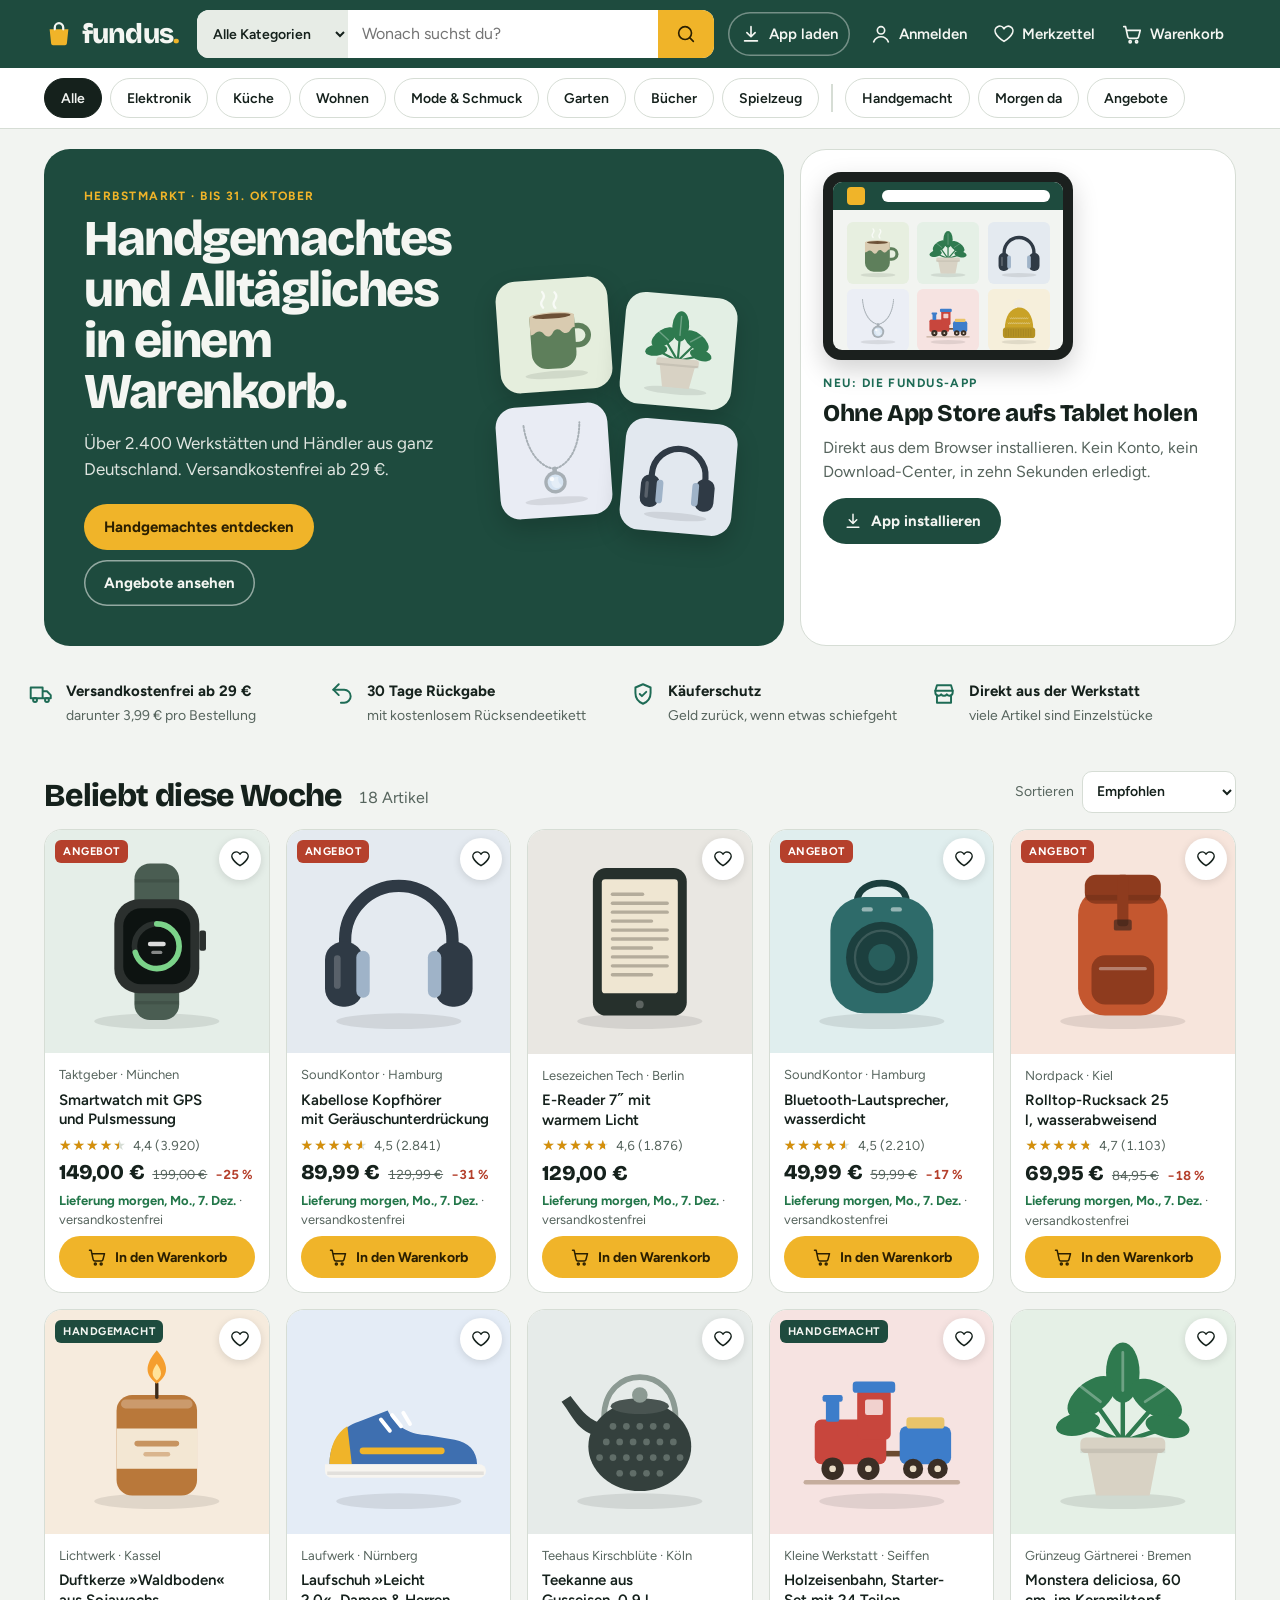
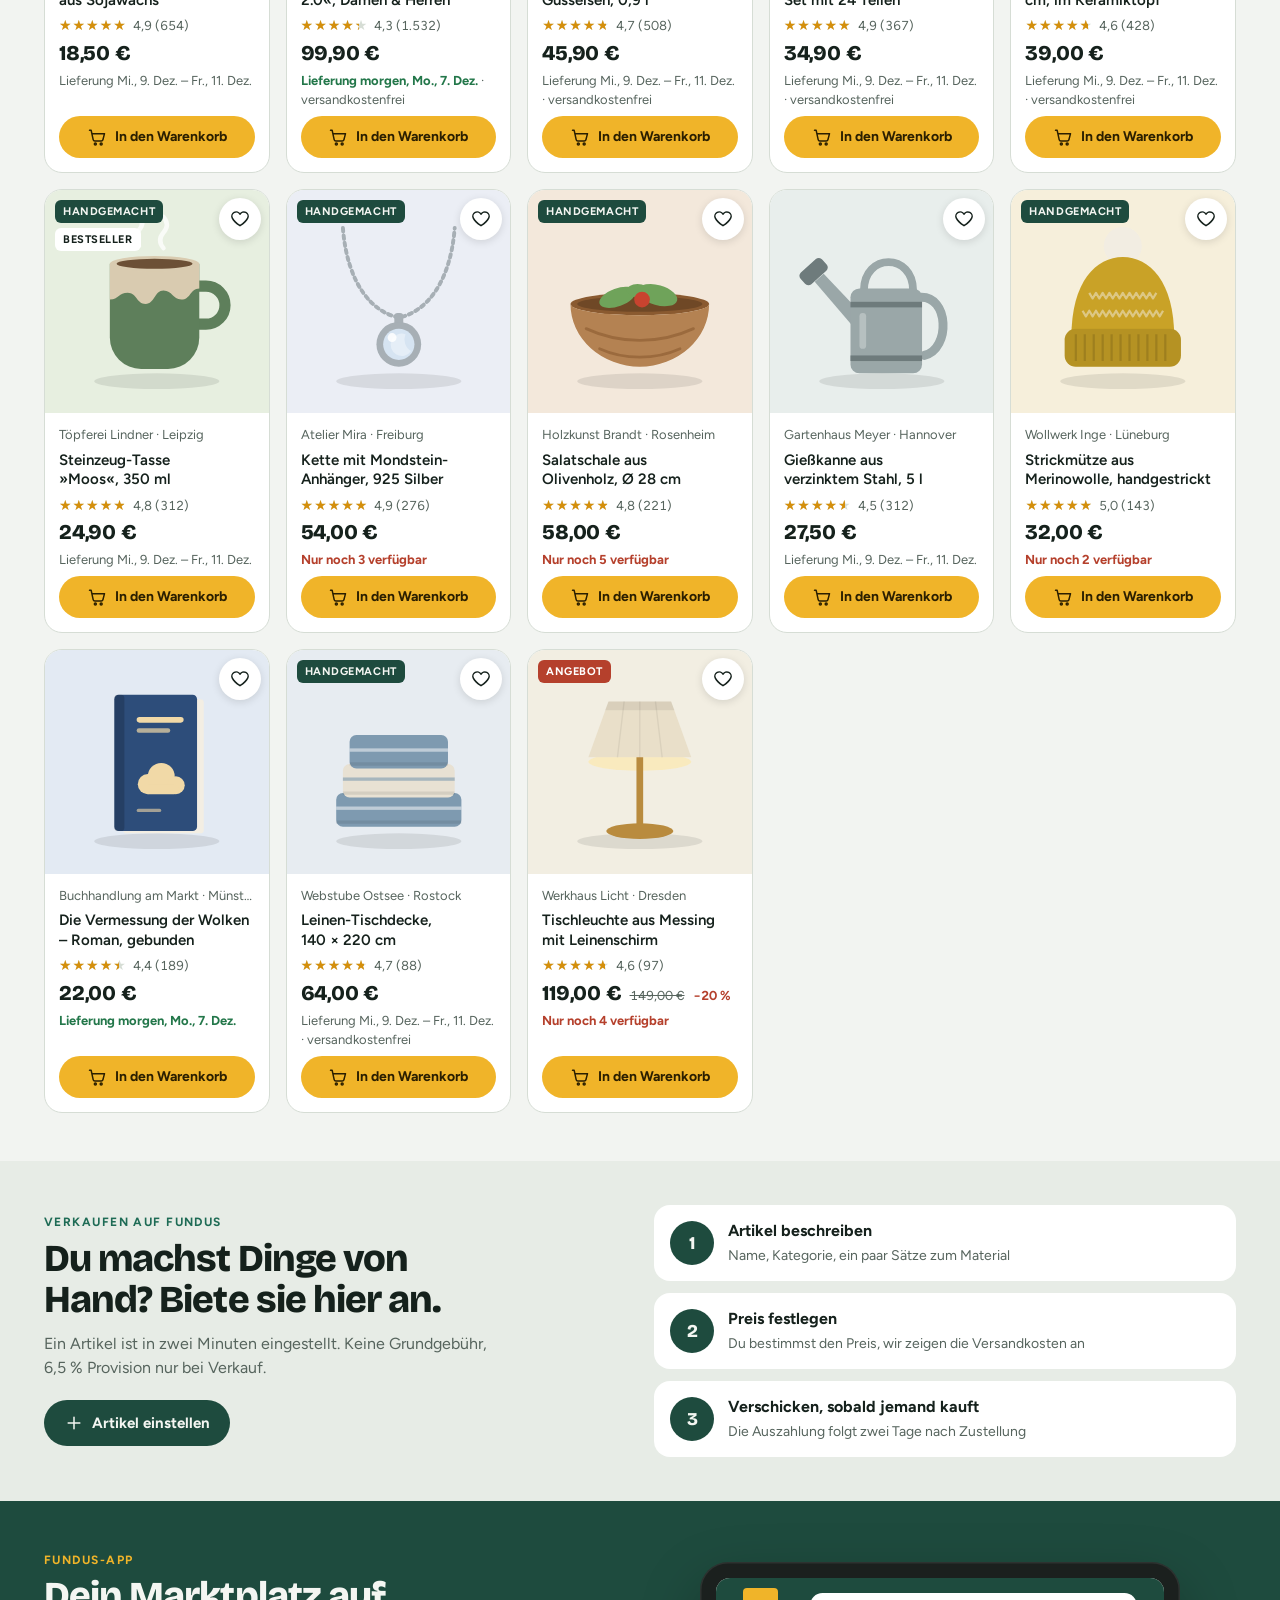
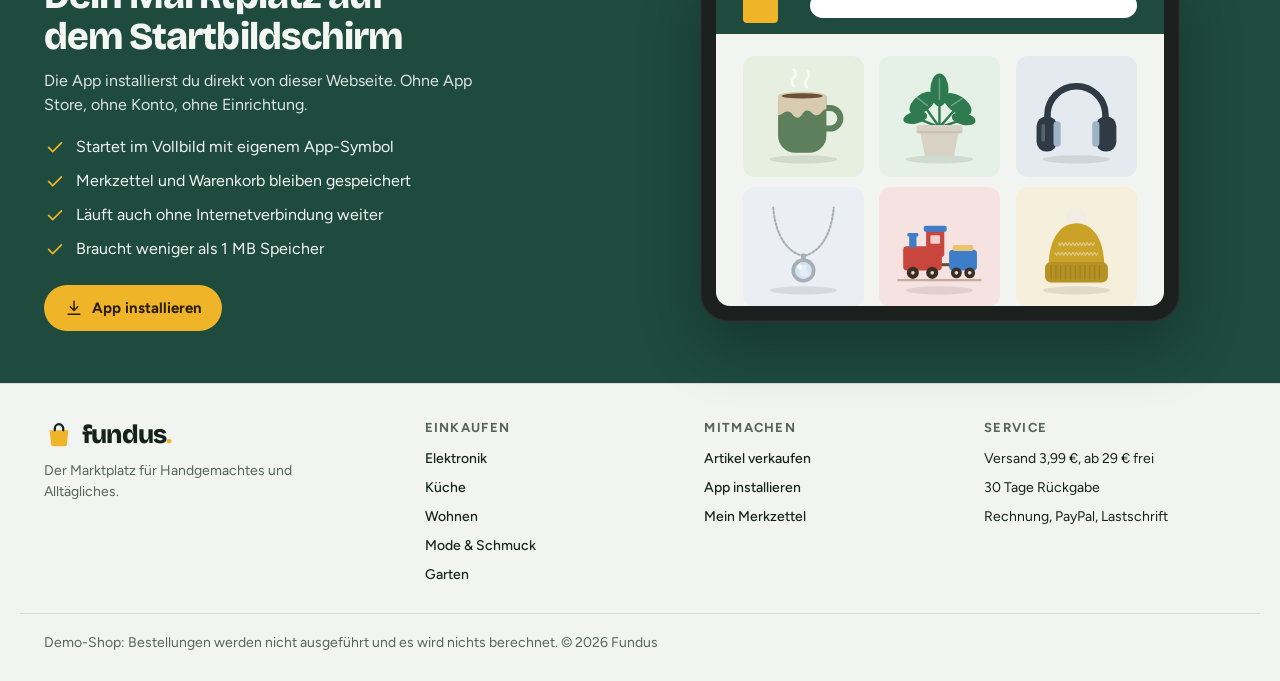
==== commit fa11112a: "Split shop into modules with a local data layer Move the inline script into js/art.js (icons, illust" ====
--- a/docs/index.html
+++ b/docs/index.html
@@ -263,6 +263,7 @@
 /* Dialogs */
 dialog{border:0;padding:0;margin:auto;width:min(980px,calc(100% - 24px));max-width:none;max-height:calc(100% - 24px);background:var(--surface);color:var(--ink);border-radius:22px;box-shadow:var(--shadow);overflow:hidden}
 dialog[open]{display:flex;flex-direction:column;animation:pop .22s ease-out}
+dialog > .toast{position:fixed}
 dialog.narrow{width:min(580px,calc(100% - 24px))}
 dialog::backdrop{background:rgb(8 16 12 / .55)}
 @keyframes pop{from{opacity:0;transform:translateY(12px) scale(.98)}}
@@ -387,11 +388,43 @@
 .install-hero img,.install-hero svg.appicon{width:60px;height:60px;border-radius:14px;flex:none}
 .install-hero b{display:block;font-size:17px}
 .install-hero span{color:var(--ink-soft);font-size:14px}
+.apkbox{display:grid;gap:12px;margin-bottom:20px;padding:16px 18px;border-radius:16px;background:var(--surface-2)}
+.apkbox .btn{justify-self:start}
+.apkbox .kbd{background:var(--surface)}
+.in-app .hero{grid-template-columns:1fr}
+.in-app .hero-app,.in-app .appband,.in-app [data-install]{display:none}
+.away{display:grid;gap:12px;margin:14px 0 20px;padding:16px 18px;border-radius:16px;background:color-mix(in oklab,var(--accent) 18%,var(--surface));box-shadow:inset 0 0 0 1.5px color-mix(in oklab,var(--accent) 55%,transparent)}
+.away .btn{justify-self:start}
+.away .addr{font-size:14px;color:var(--ink-soft);word-break:break-all}
+.away .addr b{color:var(--ink);user-select:all}
+
+/* Status-Pillen (Bestellungen, Zahlungen) */
+.pill{display:inline-flex;align-items:center;gap:6px;padding:4px 10px;border-radius:999px;font:700 12px/1.3 var(--f-body);white-space:nowrap;background:var(--surface-2);color:var(--ink)}
+.pill::before{content:"";width:7px;height:7px;border-radius:50%;background:currentColor;opacity:.8}
+.pill.tone-good{background:color-mix(in oklab,var(--good) 16%,var(--surface));color:var(--good)}
+.pill.tone-brand{background:color-mix(in oklab,var(--link) 16%,var(--surface));color:var(--link)}
+.pill.tone-info{background:color-mix(in oklab,var(--accent) 22%,var(--surface));color:var(--ink)}
+.pill.tone-warn{background:color-mix(in oklab,var(--sale) 14%,var(--surface));color:var(--sale)}
+.pill.tone-muted{background:var(--surface-2);color:var(--ink-soft)}
+
+/* Bestand, Fotos, kleine Knöpfe */
+.device-slot{display:contents}
+.stock{font-size:13px;font-weight:700}
+.stock.low{color:var(--sale)}
+.stock.out{color:var(--ink-soft)}
+.card.soldout .pic{filter:grayscale(.6);opacity:.75}
+.btn[disabled],.btn:disabled{opacity:.5;cursor:not-allowed;filter:none;transform:none}
+.btn.small{min-height:38px;padding:0 14px;font-size:14px}
+.btn.danger{background:var(--sale);color:var(--sale-ink)}
+img.pimg{display:block;width:100%;height:100%;object-fit:cover}
+.stepper button:disabled{opacity:.35;cursor:not-allowed}
 
 /* Toast */
 .toast{position:fixed;left:50%;bottom:calc(18px + env(safe-area-inset-bottom,0px));z-index:50;transform:translateX(-50%);display:flex;align-items:center;gap:14px;width:max-content;max-width:calc(100% - 32px);padding:12px 12px 12px 18px;border-radius:14px;background:var(--ink);color:var(--bg);box-shadow:var(--shadow);font-weight:600;font-size:15px}
 .toast button{flex:none;min-height:38px;padding:0 14px;border:0;border-radius:999px;background:var(--accent);color:var(--accent-ink);font-weight:700}
 .toast.show{animation:toast .25s ease-out}
+.toast.ok{background:var(--good);color:var(--surface)}
+.toast.err{background:var(--sale);color:var(--sale-ink)}
 @keyframes toast{from{opacity:0;transform:translate(-50%,10px)}}
 
 @media (prefers-reduced-motion:reduce){
@@ -417,6 +450,8 @@
     </form>
     <nav class="actions" aria-label="App, Merkzettel und Warenkorb">
       <button class="hbtn app" id="appBtn" type="button" data-install aria-label="App laden"><i data-ic="download"></i><span>App laden</span></button>
+      <button class="hbtn" id="adminBtn" type="button" hidden><i data-ic="dashboard"></i><span id="adminLabel">Verwaltung</span></button>
+      <button class="hbtn" id="accountBtn" type="button" aria-label="Anmelden oder registrieren"><i data-ic="user"></i><span id="accountLabel">Anmelden</span></button>
       <button class="hbtn" id="favBtn" type="button" aria-label="Merkzettel"><i data-ic="heart"></i><span>Merkzettel</span><b class="count" id="favCount" hidden>0</b></button>
       <button class="hbtn" id="cartBtn" type="button" aria-label="Warenkorb"><i data-ic="cart"></i><span>Warenkorb</span><b class="count" id="cartCount" hidden>0</b></button>
     </nav>
@@ -442,7 +477,7 @@
       <div class="collage" id="collage" aria-hidden="true"></div>
     </div>
     <aside class="hero-app" aria-label="Fundus-App">
-      <div id="heroDevice"></div>
+      <div class="device-slot"></div>
       <p class="eyebrow">Neu: die Fundus-App</p>
       <h2>Ohne App Store aufs Tablet holen</h2>
       <p>Direkt aus dem Browser installieren. Kein Konto, kein Download-Center, in zehn Sekunden erledigt.</p>
@@ -467,6 +502,7 @@
           <option value="auf">Preis aufsteigend</option>
           <option value="ab">Preis absteigend</option>
           <option value="bew">Beste Bewertung</option>
+          <option value="neu">Neueste zuerst</option>
         </select>
       </label>
     </div>
@@ -508,10 +544,11 @@
         </ul>
         <div class="row">
           <button class="btn" type="button" data-install><i data-ic="download"></i>App installieren</button>
+          <a class="btn line" id="apkBand" href="https://pepegrabowski52-beep.github.io/DataBase/fundus.apk" download="Fundus.apk" hidden><i data-ic="download"></i>Android-App (APK)</a>
           <p class="install-state" id="installState" role="status"></p>
         </div>
       </div>
-      <div id="bandDevice"></div>
+      <div class="device-slot"></div>
     </div>
   </section>
 </main>
@@ -560,84 +597,6 @@
     </div>
     <div class="cart-list" id="cartList"></div>
     <div class="cart-foot" id="cartFoot"></div>
-  </div>
-</dialog>
-
-<!-- Kasse -->
-<dialog id="dlgCheckout" aria-labelledby="coTitle">
-  <div class="dlg">
-    <button class="x" type="button" data-close aria-label="Kasse schließen"><i data-ic="close"></i></button>
-    <form id="coForm" novalidate>
-      <h2 id="coTitle">Kasse</h2>
-      <div class="co">
-        <div class="co-main">
-          <fieldset>
-            <legend>Lieferadresse</legend>
-            <div class="field"><label for="coName">Vor- und Nachname</label><input class="inp" id="coName" name="coName" autocomplete="name" required placeholder="z. B. Lena Hoffmann"></div>
-            <div class="field"><label for="coStreet">Straße und Hausnummer</label><input class="inp" id="coStreet" name="coStreet" autocomplete="street-address" required placeholder="z. B. Lindenstraße 12"></div>
-            <div class="two">
-              <div class="field"><label for="coZip">PLZ</label><input class="inp" id="coZip" name="coZip" inputmode="numeric" autocomplete="postal-code" required pattern="[0-9]{5}" maxlength="5" placeholder="04109"></div>
-              <div class="field"><label for="coCity">Ort</label><input class="inp" id="coCity" name="coCity" autocomplete="address-level2" required placeholder="Leipzig"></div>
-            </div>
-            <p class="hint err" id="coErr" role="alert" hidden></p>
-          </fieldset>
-          <fieldset>
-            <legend>Versand</legend>
-            <div class="opts">
-              <label class="opt"><input type="radio" name="coShip" id="coShipStd" value="std" checked><span>Standard<small id="coStdDate"></small></span><b id="coStdPrice"></b></label>
-              <label class="opt"><input type="radio" name="coShip" id="coShipExp" value="exp"><span>Express<small id="coExpDate"></small></span><b>+ 4,99 €</b></label>
-            </div>
-          </fieldset>
-          <fieldset>
-            <legend>Zahlungsart</legend>
-            <div class="opts">
-              <label class="opt"><input type="radio" name="coPay" id="coPayInv" value="Rechnung" checked><span>Rechnung<small>Zahlbar innerhalb von 14 Tagen</small></span></label>
-              <label class="opt"><input type="radio" name="coPay" id="coPayPal" value="PayPal"><span>PayPal<small>Weiterleitung nach dem Bestellen</small></span></label>
-              <label class="opt"><input type="radio" name="coPay" id="coPayDebit" value="Lastschrift"><span>Lastschrift<small>Abbuchung nach dem Versand</small></span></label>
-            </div>
-          </fieldset>
-        </div>
-        <aside class="co-sum" id="coSum" aria-label="Bestellübersicht"></aside>
-      </div>
-    </form>
-    <div class="done" id="coDone" hidden>
-      <div class="done-mark"><i data-ic="check"></i></div>
-      <h2 id="doneTitle">Danke!</h2>
-      <p>Deine Bestellung <b id="doneNo"></b> ist eingegangen. Voraussichtliche Lieferung: <b id="doneDate"></b>.</p>
-      <p class="demo-note">Das war eine Demo-Bestellung. Es wurde nichts berechnet und nichts verschickt.</p>
-      <button class="btn" type="button" data-close>Weiter einkaufen</button>
-    </div>
-  </div>
-</dialog>
-
-<!-- Verkaufen -->
-<dialog id="dlgSell" aria-labelledby="sellTitle">
-  <div class="dlg">
-    <button class="x" type="button" data-close aria-label="Schließen"><i data-ic="close"></i></button>
-    <h2 id="sellTitle">Artikel einstellen</h2>
-    <div class="sellgrid">
-      <form class="sellform" id="sellForm" novalidate>
-        <div class="field"><label for="sellName">Artikelname</label><input class="inp" id="sellName" name="sellName" required maxlength="70" placeholder="z. B. Müslischale aus Steinzeug"></div>
-        <div class="two">
-          <div class="field"><label for="sellPrice">Preis in €</label><input class="inp" id="sellPrice" name="sellPrice" inputmode="decimal" required placeholder="19,90"></div>
-          <div class="field"><label for="sellCat">Kategorie</label><select class="inp" id="sellCat" name="sellCat"></select></div>
-        </div>
-        <div class="two">
-          <div class="field"><label for="sellShop">Name deines Shops</label><input class="inp" id="sellShop" name="sellShop" maxlength="40" placeholder="z. B. Werkstatt Sonnenberg"></div>
-          <div class="field"><label for="sellCity">Ort</label><input class="inp" id="sellCity" name="sellCity" maxlength="30" placeholder="z. B. Jena"></div>
-        </div>
-        <div class="field"><span class="lbl" id="picLbl">Bild</span><div class="picks" id="picks" role="radiogroup" aria-labelledby="picLbl"></div></div>
-        <div class="field"><span class="lbl" id="colLbl">Farbe</span><div class="swatches" id="swatches" role="radiogroup" aria-labelledby="colLbl"></div></div>
-        <div class="field"><label for="sellDesc">Beschreibung</label><textarea class="inp" id="sellDesc" name="sellDesc" maxlength="400" placeholder="Material, Maße, was den Artikel besonders macht"></textarea></div>
-        <p class="hint err" id="sellErr" role="alert" hidden></p>
-        <div class="row"><button class="btn dark" type="submit"><i data-ic="check"></i>Jetzt einstellen</button><button class="btn ghost" type="button" data-close>Abbrechen</button></div>
-      </form>
-      <div class="preview" aria-live="polite">
-        <span class="lbl">Vorschau</span>
-        <div id="sellPreview"></div>
-        <p class="hint">Dein Artikel wird in diesem Browser gespeichert und erscheint ganz oben im Shop.</p>
-      </div>
-    </div>
   </div>
 </dialog>
 
@@ -650,6 +609,12 @@
       <svg class="appicon" viewBox="0 0 512 512" aria-hidden="true"><rect width="512" height="512" rx="112" fill="#1E4B3E"/><path d="M146 194h220l-17.6 167.2a24 24 0 0 1-23.9 21.5H187.5a24 24 0 0 1-23.9-21.5z" fill="#F0B429"/><path d="M206 194v-22a50 50 0 0 1 100 0v22" fill="none" stroke="#F4F6F2" stroke-width="26" stroke-linecap="round"/></svg>
       <div><b>Fundus</b><span>Kostenlos · unter 1 MB · kein App Store nötig</span></div>
     </div>
+    <div class="away" id="inAway" hidden>
+      <p><b>Hier in der Vorschau lässt sich die App nicht installieren.</b> Öffne den Shop unter seiner eigenen Adresse. Dort klappt „App installieren“.</p>
+      <a class="btn dark" href="https://pepegrabowski52-beep.github.io/DataBase/" target="_blank" rel="noopener"><i data-ic="share"></i>Shop im Browser öffnen</a>
+      <p class="addr">Adresse: <b>pepegrabowski52-beep.github.io/DataBase</b></p>
+    </div>
+    <p class="lbl" id="inThen" hidden>Danach auf deinem Gerät:</p>
     <div class="tabs" role="tablist" aria-label="Gerät wählen">
       <button type="button" role="tab" id="tab-ios" aria-controls="pane-ios" aria-selected="true">iPad &amp; iPhone</button>
       <button type="button" role="tab" id="tab-android" aria-controls="pane-android" aria-selected="false" tabindex="-1">Android</button>
@@ -664,7 +629,18 @@
       <p class="pane-note">In Chrome auf dem iPad funktioniert es genauso: Teilen-Symbol rechts in der Adresszeile, dann „Zum Home-Bildschirm“.</p>
     </div>
     <div role="tabpanel" id="pane-android" aria-labelledby="tab-android" hidden>
-      <ol class="howto">
+      <div class="apkbox">
+        <a class="btn" href="https://pepegrabowski52-beep.github.io/DataBase/fundus.apk" download="Fundus.apk"><i data-ic="download"></i>Android-App herunterladen</a>
+        <p class="hint">APK-Datei, unter 100 KB, ab Android 7.</p>
+        <ol class="howto">
+          <li><span>Nach dem Download unten auf <span class="kbd">Öffnen</span> tippen.</span></li>
+          <li><span>Fragt Android, ob Chrome Apps installieren darf: <span class="kbd">Einstellungen</span> → <span class="kbd">Zulassen</span>, dann zurück.</span></li>
+          <li><span>Auf <span class="kbd">Installieren</span> tippen. Meldet sich Play Protect, „Details“ und dann „Trotzdem installieren“ wählen.</span></li>
+        </ol>
+      </div>
+      <p class="lbl">Oder ohne Datei direkt über Chrome:</p>
+      <button class="btn ghost" type="button" id="pwaBtn" hidden><i data-ic="download"></i>Mit Chrome installieren</button>
+      <ol class="howto" id="pwaSteps">
         <li><span>Tippe in <b>Chrome</b> oben rechts auf das Menü <span class="kbd"><i data-ic="dots"></i></span>.</span></li>
         <li><span>Wähle <span class="kbd">App installieren</span> oder <span class="kbd">Zum Startbildschirm hinzufügen</span>.</span></li>
         <li><span>Bestätige mit <span class="kbd">Installieren</span>. Fundus erscheint bei deinen Apps.</span></li>
@@ -683,618 +659,12 @@
 
 <div class="toast" id="toast" role="status" aria-live="polite" hidden></div>
 
-<script>
-(() => {
-'use strict';
-
-/* ---------- Helfer ---------- */
-const $ = (s, r = document) => r.querySelector(s);
-const $$ = (s, r = document) => [...r.querySelectorAll(s)];
-const store = {
-  get(k, f) { try { const v = localStorage.getItem(k); return v ? JSON.parse(v) : f; } catch (e) { return f; } },
-  set(k, v) { try { localStorage.setItem(k, JSON.stringify(v)); } catch (e) { /* Speicher nicht verfügbar */ } }
-};
-const eur = new Intl.NumberFormat('de-DE', { style: 'currency', currency: 'EUR' });
-const dec1 = new Intl.NumberFormat('de-DE', { minimumFractionDigits: 1, maximumFractionDigits: 1 });
-const int = new Intl.NumberFormat('de-DE');
-const dayFmt = new Intl.DateTimeFormat('de-DE', { weekday: 'short', day: 'numeric', month: 'short' });
-const esc = s => String(s).replace(/[&<>"']/g, c => ({ '&': '&amp;', '<': '&lt;', '>': '&gt;', '"': '&quot;', "'": '&#39;' }[c]));
-const reduced = matchMedia('(prefers-reduced-motion: reduce)').matches;
-const FREE = 29, SHIP = 3.99, EXPRESS = 4.99;
-
-/* ---------- Icons ---------- */
-const ICONS = {
-  search: '<circle cx="11" cy="11" r="7"/><path d="m20 20-4-4"/>',
-  cart: '<path d="M3 4h2l2.4 11.2a2 2 0 0 0 2 1.6h7.7a2 2 0 0 0 2-1.5L21 8H6.2"/><circle cx="10" cy="20.5" r="1.2"/><circle cx="17" cy="20.5" r="1.2"/>',
-  heart: '<path d="M12 20s-7-4.4-9.2-9A4.9 4.9 0 0 1 12 6.3 4.9 4.9 0 0 1 21.2 11C19 15.6 12 20 12 20z"/>',
-  download: '<path d="M12 4v11m0 0 4.5-4.5M12 15l-4.5-4.5M5 19.5h14"/>',
-  close: '<path d="M6 6l12 12M18 6 6 18"/>',
-  plus: '<path d="M12 5v14M5 12h14"/>',
-  minus: '<path d="M5 12h14"/>',
-  trash: '<path d="M4 7h16M9 7V4.5h6V7M6.5 7l1 13h9l1-13"/>',
-  truck: '<path d="M2.5 6h11v10h-11zM13.5 9.5h4l3.5 3.5v3h-7.5"/><circle cx="6.5" cy="17.5" r="1.8"/><circle cx="17.5" cy="17.5" r="1.8"/>',
-  return: '<path d="M9 13 4 8l5-5"/><path d="M4 8h10a6 6 0 0 1 0 12h-3"/>',
-  shield: '<path d="M12 3 5 6v5c0 4.5 3 8.3 7 10 4-1.7 7-5.5 7-10V6z"/><path d="m9 12 2 2 4-4"/>',
-  store: '<path d="M4 9 5.5 4h13L20 9"/><path d="M4 9h16v1.5a3 3 0 0 1-5.4 1.8A3 3 0 0 1 12 13.6a3 3 0 0 1-2.6-1.3A3 3 0 0 1 4 10.5z"/><path d="M5.5 13.5V20h13v-6.5"/>',
-  check: '<path d="m5 12.5 4.5 4.5L19 7.5"/>',
-  share: '<path d="M12 3v12M8 7l4-4 4 4"/><path d="M7 10.5H5.5V21h13V10.5H17"/>',
-  addsq: '<rect x="4" y="4" width="16" height="16" rx="3.5"/><path d="M12 8.5v7M8.5 12h7"/>',
-  dots: '<circle cx="12" cy="5" r="1.5" fill="currentColor" stroke="none"/><circle cx="12" cy="12" r="1.5" fill="currentColor" stroke="none"/><circle cx="12" cy="19" r="1.5" fill="currentColor" stroke="none"/>',
-  monitor: '<rect x="3" y="4" width="18" height="12.5" rx="2"/><path d="M8.5 20.5h7M12 7v6.5m0 0 2.5-2.5M12 13.5 9.5 11"/>'
-};
-const ic = n => `<svg class="ic" viewBox="0 0 24 24" fill="none" stroke="currentColor" stroke-width="1.8" stroke-linecap="round" stroke-linejoin="round" aria-hidden="true" focusable="false">${ICONS[n] || ''}</svg>`;
-
-/* ---------- Produkt-Illustrationen (200 × 200) ---------- */
-const SH = '<ellipse cx="100" cy="171" rx="56" ry="7" fill="#000" opacity=".09"/>';
-const loop = (from, to, step, fn) => { let s = ''; for (let i = from; i <= to; i += step) s += fn(i); return s; };
-const ART = {
-  mug: (c, d) => `${SH}<path d="M136 86h8a17 17 0 0 1 0 34h-8" fill="none" stroke="${c}" stroke-width="10"/><path d="M58 66h80v66a28 28 0 0 1-28 28H86a28 28 0 0 1-28-28z" fill="${c}"/><path d="M58 66h80v22c-8 0-8 10-16 10s-8-8-16-8-8 12-16 12-8-10-16-10-8 6-16 6z" fill="${d}"/><ellipse cx="98" cy="66" rx="40" ry="7" fill="${d}"/><ellipse cx="98" cy="66" rx="34" ry="4.5" fill="#5A3B22" opacity=".85"/><path d="M84 50q-6-7 0-14t0-14M106 52q-6-7 0-14t0-14" fill="none" stroke="#fff" stroke-width="4" stroke-linecap="round" opacity=".75"/>`,
-  headphones: (c, d) => `${SH}<path d="M52 118V98a48 48 0 0 1 96 0v20" fill="none" stroke="${c}" stroke-width="11" stroke-linecap="round"/><rect x="34" y="100" width="34" height="58" rx="16" fill="${c}"/><rect x="132" y="100" width="34" height="58" rx="16" fill="${c}"/><rect x="62" y="108" width="12" height="42" rx="6" fill="${d}"/><rect x="126" y="108" width="12" height="42" rx="6" fill="${d}"/><rect x="42" y="112" width="6" height="30" rx="3" fill="#fff" opacity=".2"/>`,
-  candle: (c, d) => `${SH}<rect x="64" y="76" width="72" height="90" rx="14" fill="${c}"/><rect x="68" y="80" width="64" height="8" rx="4" fill="#fff" opacity=".25"/><rect x="64" y="106" width="72" height="36" fill="${d}"/><rect x="80" y="117" width="40" height="5" rx="2.5" fill="${c}" opacity=".75"/><rect x="88" y="127" width="24" height="4" rx="2" fill="${c}" opacity=".45"/><path d="M100 78V66" stroke="#3B2A1A" stroke-width="3" stroke-linecap="round"/><path d="M100 36c11 13 11 22 0 30-11-8-11-17 0-30z" fill="#F59E2E"/><path d="M100 48c5 7 5 11 0 15-5-4-5-8 0-15z" fill="#FFE39A"/>`,
-  plant: (c, d) => `${SH}<path d="M100 118V62M100 118 76 84M100 118l26-30M100 118 66 104M100 118l36-12" stroke="${d}" stroke-width="4" stroke-linecap="round"/><g fill="${d}"><ellipse cx="100" cy="56" rx="15" ry="27"/><ellipse cx="72" cy="78" rx="25" ry="14" transform="rotate(-38 72 78)"/><ellipse cx="130" cy="80" rx="26" ry="14" transform="rotate(34 130 80)"/><ellipse cx="60" cy="102" rx="20" ry="10" transform="rotate(-12 60 102)"/><ellipse cx="140" cy="104" rx="20" ry="10" transform="rotate(12 140 104)"/></g><path d="M100 38v34M62 68l18 14M138 70l-18 12" stroke="#fff" stroke-width="2.5" opacity=".3" stroke-linecap="round"/><path d="M68 124h64l-8 42H76z" fill="${c}"/><rect x="62" y="114" width="76" height="14" rx="5" fill="${c}"/><rect x="62" y="124" width="76" height="4" fill="#000" opacity=".08"/>`,
-  backpack: (c, d) => `${SH}<rect x="60" y="52" width="80" height="114" rx="24" fill="${c}"/><rect x="66" y="40" width="68" height="26" rx="10" fill="${d}"/><rect x="66" y="58" width="68" height="5" fill="#000" opacity=".12"/><rect x="95" y="40" width="10" height="46" rx="3" fill="${d}"/><rect x="92" y="80" width="16" height="10" rx="2" fill="#1D1D1D" opacity=".55"/><rect x="72" y="112" width="56" height="44" rx="12" fill="${d}"/><path d="M80 124h40" stroke="#fff" stroke-width="3" opacity=".35" stroke-linecap="round"/>`,
-  necklace: (c, d) => `${SH}<path d="M50 34c4 52 28 76 50 80 22-4 46-28 50-80" fill="none" stroke="${c}" stroke-width="3.5" stroke-dasharray="3 3.5" stroke-linecap="round"/><rect x="96" y="110" width="8" height="12" rx="3" fill="${c}"/><circle cx="100" cy="138" r="20" fill="${c}"/><circle cx="100" cy="138" r="14" fill="${d}"/><circle cx="94" cy="132" r="4" fill="#fff" opacity=".85"/><path d="M106 129a10 10 0 1 0 5 15 12 12 0 0 1-5-15z" fill="#fff" opacity=".35"/>`,
-  book: (c, d) => `${SH}<rect x="70" y="44" width="72" height="120" rx="3" fill="#F3EEE3"/><rect x="62" y="40" width="74" height="122" rx="4" fill="${c}"/><rect x="62" y="40" width="9" height="122" rx="3" fill="#000" opacity=".18"/><rect x="82" y="60" width="42" height="5" rx="2.5" fill="${d}"/><rect x="82" y="70" width="30" height="4" rx="2" fill="${d}" opacity=".7"/><g fill="${d}"><circle cx="92" cy="120" r="9"/><circle cx="104" cy="113" r="12"/><circle cx="117" cy="121" r="8"/><rect x="88" y="120" width="32" height="9" rx="4.5"/></g><rect x="82" y="142" width="22" height="3" rx="1.5" fill="${d}" opacity=".6"/>`,
-  lamp: (c, d) => `${SH}<ellipse cx="100" cy="100" rx="46" ry="8" fill="#FFE7A0" opacity=".55"/><rect x="97" y="92" width="6" height="66" rx="3" fill="${d}"/><ellipse cx="100" cy="162" rx="30" ry="7" fill="${d}"/><path d="M72 46h56l18 50H54z" fill="${c}"/><path d="M72 46h56l3 8H69z" fill="#000" opacity=".07"/><path d="M86 46l-6 50M100 46v50M114 46l6 50" stroke="#000" stroke-width="1.2" opacity=".06"/>`,
-  sneaker: (c, d) => `${SH}<path d="M38 138c0-20 12-34 26-38l26-10c8 16 22 22 36 22l24 4c12 2 20 10 20 22z" fill="${c}"/><path d="M38 138c0-16 6-28 16-34l4 34z" fill="${d}"/><path d="M84 98l8 10M94 94l8 10M104 92l6 10" stroke="#fff" stroke-width="3.5" stroke-linecap="round"/><path d="M68 126h70" fill="none" stroke="${d}" stroke-width="6" stroke-linecap="round"/><path d="M34 138h138a6 6 0 0 1 0 12H40a6 6 0 0 1-6-6z" fill="#F7F5F0"/><path d="M36 146h140" stroke="#000" opacity=".08" stroke-width="3"/>`,
-  watch: (c, d) => `${SH}<rect x="80" y="30" width="40" height="140" rx="14" fill="${c}"/><rect x="80" y="44" width="40" height="3" fill="#000" opacity=".12"/><rect x="80" y="153" width="40" height="3" fill="#000" opacity=".12"/><rect x="62" y="62" width="76" height="84" rx="22" fill="#2B302E"/><rect x="138" y="90" width="6" height="18" rx="2" fill="#2B302E"/><rect x="70" y="70" width="60" height="68" rx="16" fill="#0D1311"/><circle cx="100" cy="104" r="20" fill="none" stroke="#fff" stroke-opacity=".12" stroke-width="5"/><circle cx="100" cy="104" r="20" fill="none" stroke="${d}" stroke-width="5" stroke-linecap="round" stroke-dasharray="88 126" transform="rotate(-90 100 104)"/><rect x="92" y="100" width="16" height="4" rx="2" fill="#fff" opacity=".85"/><rect x="95" y="108" width="10" height="3" rx="1.5" fill="#fff" opacity=".5"/>`,
-  beanie: (c, d) => `${SH}<circle cx="100" cy="50" r="17" fill="${d}"/><path d="M54 132c0-50 22-72 46-72s46 22 46 72z" fill="${c}"/><path d="M70 92${loop(0, 9, 1, () => 'l3 5 3-5')}M64 108${loop(0, 11, 1, () => 'l3 5 3-5')}" fill="none" stroke="${d}" stroke-width="2" opacity=".5" stroke-linejoin="round"/><rect x="48" y="124" width="104" height="34" rx="10" fill="${c}"/><rect x="48" y="124" width="104" height="34" rx="10" fill="#000" opacity=".1"/><path d="${loop(58, 142, 8, x => `M${x} 129v24`)}" stroke="#000" stroke-width="2" opacity=".12"/>`,
-  teapot: (c, d) => `${SH}<path d="M68 96c0-48 64-48 64 0" fill="none" stroke="${d}" stroke-width="5"/><path d="M60 112c-16-4-22-20-30-30l8-5c8 10 14 20 26 24z" fill="${c}"/><ellipse cx="100" cy="122" rx="46" ry="40" fill="${c}"/><ellipse cx="100" cy="86" rx="26" ry="7" fill="${c}"/><ellipse cx="100" cy="86" rx="26" ry="7" fill="#fff" opacity=".1"/><circle cx="100" cy="76" r="7" fill="${d}"/><g fill="${d}" opacity=".5">${[104, 118, 132, 146].map((y, i) => loop(64, 136, 12, x => { const cx = x + (i % 2 ? 6 : 0); return ((cx - 100) / 40) ** 2 + ((y - 122) / 34) ** 2 < 1 ? `<circle cx="${cx}" cy="${y}" r="3"/>` : ''; })).join('')}</g>`,
-  speaker: (c, d) => `${SH}<path d="M78 64c0-22 44-22 44 0" fill="none" stroke="${d}" stroke-width="6" stroke-linecap="round"/><rect x="54" y="60" width="92" height="104" rx="30" fill="${c}"/><circle cx="100" cy="114" r="32" fill="${d}"/><circle cx="100" cy="114" r="24" fill="none" stroke="#fff" stroke-opacity=".14" stroke-width="2"/><circle cx="100" cy="114" r="12" fill="${c}" opacity=".7"/><rect x="82" y="69" width="10" height="4" rx="2" fill="#fff" opacity=".5"/><rect x="108" y="69" width="10" height="4" rx="2" fill="#fff" opacity=".5"/>`,
-  bowl: (c, d) => `${SH}<ellipse cx="100" cy="102" rx="62" ry="10" fill="${d}"/><ellipse cx="100" cy="102" rx="56" ry="7" fill="#000" opacity=".2"/><g fill="#6FA35A"><ellipse cx="80" cy="96" rx="17" ry="8" transform="rotate(-20 80 96)"/><ellipse cx="116" cy="94" rx="18" ry="9" transform="rotate(16 116 94)"/><ellipse cx="98" cy="90" rx="10" ry="6"/></g><circle cx="102" cy="98" r="7" fill="#C8432F"/><path d="M38 102a62 10 0 0 0 124 0a62 56 0 0 1-124 0z" fill="${c}"/><path d="M52 124c30 14 66 14 96 0M64 142c22 10 50 10 72 0" fill="none" stroke="${d}" stroke-width="2.5" opacity=".6" stroke-linecap="round"/>`,
-  train: (c, d) => `${SH}<rect x="30" y="152" width="140" height="4" rx="2" fill="#8A6A4A" opacity=".45"/><rect x="102" y="126" width="16" height="5" fill="#6B4A2F"/><rect x="40" y="98" width="64" height="40" rx="6" fill="${c}"/><rect x="78" y="70" width="30" height="46" rx="5" fill="${c}"/><rect x="74" y="64" width="38" height="10" rx="3" fill="${d}"/><rect x="85" y="80" width="16" height="14" rx="2" fill="#fff" opacity=".75"/><rect x="50" y="80" width="12" height="20" rx="2" fill="${d}"/><rect x="47" y="76" width="18" height="6" rx="2" fill="${d}"/><rect x="116" y="104" width="46" height="34" rx="6" fill="${d}"/><rect x="122" y="96" width="34" height="10" rx="3" fill="#E9C46A"/><g fill="#3A2E25"><circle cx="56" cy="142" r="10"/><circle cx="88" cy="142" r="10"/><circle cx="128" cy="142" r="9"/><circle cx="150" cy="142" r="9"/></g><g fill="#E9DCC6"><circle cx="56" cy="142" r="3"/><circle cx="88" cy="142" r="3"/><circle cx="128" cy="142" r="3"/><circle cx="150" cy="142" r="3"/></g>`,
-  ereader: (c, d) => `${SH}<rect x="58" y="34" width="84" height="132" rx="12" fill="${c}"/><rect x="66" y="44" width="68" height="102" rx="3" fill="${d}"/><g fill="#4A4338" opacity=".35">${loop(56, 132, 8, y => `<rect x="74" y="${y}" width="${y === 56 ? 30 : y % 24 === 8 ? 38 : 52}" height="3" rx="1.5"/>`)}</g><circle cx="100" cy="156" r="3.5" fill="#fff" opacity=".25"/>`,
-  can: (c, d) => `${SH}<path d="M134 96c26-2 28 46 4 52" fill="none" stroke="${c}" stroke-width="8" stroke-linecap="round"/><path d="M76 124 40 82l8-7 38 40z" fill="${c}"/><rect x="26" y="66" width="26" height="14" rx="4" fill="${d}" transform="rotate(-42 39 73)"/><path d="M84 90c0-34 44-34 44 0" fill="none" stroke="${c}" stroke-width="7"/><rect x="72" y="88" width="64" height="76" rx="8" fill="${c}"/><rect x="72" y="100" width="64" height="5" fill="${d}"/><rect x="72" y="148" width="64" height="5" fill="${d}"/><rect x="80" y="110" width="6" height="32" rx="3" fill="#fff" opacity=".28"/>`,
-  linen: (c, d) => `${SH}<rect x="44" y="128" width="112" height="30" rx="6" fill="${c}"/><rect x="50" y="102" width="100" height="30" rx="6" fill="${d}"/><rect x="56" y="76" width="88" height="30" rx="6" fill="${c}"/><g fill="#fff" opacity=".5"><rect x="44" y="140" width="112" height="3"/><rect x="56" y="88" width="88" height="3"/></g><rect x="50" y="114" width="100" height="3" fill="${c}" opacity=".6"/><path d="M44 154h112M50 128h100M56 102h88" stroke="#000" opacity=".08" stroke-width="3"/>`
-};
-const PIC_NAMES = { mug: 'Tasse', headphones: 'Kopfhörer', candle: 'Kerze', plant: 'Pflanze', backpack: 'Rucksack', necklace: 'Schmuck', book: 'Buch', lamp: 'Lampe', sneaker: 'Schuh', watch: 'Uhr', beanie: 'Mütze', teapot: 'Teekanne', speaker: 'Lautsprecher', bowl: 'Schale', train: 'Spielzeug', ereader: 'E-Reader', can: 'Gießkanne', linen: 'Textil' };
-const art = p => `<svg viewBox="0 0 200 200" aria-hidden="true" focusable="false">${(ART[p.pic] || ART.linen)(p.c, p.d)}</svg>`;
-
-/* ---------- Sortiment ---------- */
-const CATS = { elektronik: 'Elektronik', kueche: 'Küche', wohnen: 'Wohnen', mode: 'Mode & Schmuck', garten: 'Garten', buecher: 'Bücher', spielzeug: 'Spielzeug' };
-const BASE = [
-  { id: 'p1', name: 'Steinzeug-Tasse »Moos«, 350 ml', seller: 'Töpferei Lindner', city: 'Leipzig', cat: 'kueche', price: 24.9, rating: 4.8, reviews: 312, handmade: true, badge: 'Bestseller', pic: 'mug', c: '#5E7F5B', d: '#D9CBB0', tint: '#E5EEDD',
-    desc: 'Auf der Drehscheibe gedreht und mit einer moosgrünen Laufglasur überzogen. Jede Tasse ist ein Einzelstück, die Farbverläufe variieren leicht.',
-    facts: [['Material', 'Steinzeug, bleifrei glasiert'], ['Inhalt', '350 ml'], ['Pflege', 'spülmaschinenfest'], ['Versand aus', 'Leipzig']] },
-  { id: 'p2', name: 'Kabellose Kopfhörer mit Geräuschunterdrückung', seller: 'SoundKontor', city: 'Hamburg', cat: 'elektronik', price: 89.99, old: 129.99, rating: 4.5, reviews: 2841, express: true, pic: 'headphones', c: '#2F3A45', d: '#9FB3C8', tint: '#E2E8EF',
-    desc: 'Aktive Geräuschunterdrückung, 40 Stunden Akkulaufzeit und Schnellladen über USB-C: 10 Minuten Laden reichen für 5 Stunden Musik.',
-    facts: [['Akkulaufzeit', 'bis 40 h'], ['Anschluss', 'Bluetooth 5.3, USB-C'], ['Gewicht', '254 g'], ['Garantie', '2 Jahre']] },
-  { id: 'p3', name: 'Duftkerze »Waldboden« aus Sojawachs', seller: 'Lichtwerk', city: 'Kassel', cat: 'wohnen', price: 18.5, rating: 4.9, reviews: 654, handmade: true, pic: 'candle', c: '#B9783A', d: '#F3E7D3', tint: '#F5E9DA',
-    desc: 'Handgegossen aus Sojawachs mit Baumwolldocht. Duftnoten von Zedernholz, Moos und einem Hauch Vetiver. Brenndauer etwa 45 Stunden.',
-    facts: [['Wachs', '100 % Sojawachs'], ['Brenndauer', 'ca. 45 h'], ['Gewicht', '220 g'], ['Versand aus', 'Kassel']] },
-  { id: 'p4', name: 'Monstera deliciosa, 60 cm, im Keramiktopf', seller: 'Grünzeug Gärtnerei', city: 'Bremen', cat: 'garten', price: 39, rating: 4.6, reviews: 428, pic: 'plant', c: '#D8D2C4', d: '#2F7A4F', tint: '#E3EFE4',
-    desc: 'Pflegeleichte Zimmerpflanze mit den typisch geschlitzten Blättern. Kommt gut verpackt in einem hellen Keramiktopf.',
-    facts: [['Höhe', 'ca. 60 cm inkl. Topf'], ['Topf', 'Ø 17 cm, Keramik'], ['Standort', 'hell, keine pralle Sonne'], ['Versand', 'im Pflanzenkarton']] },
-  { id: 'p5', name: 'Rolltop-Rucksack 25 l, wasserabweisend', seller: 'Nordpack', city: 'Kiel', cat: 'mode', price: 69.95, old: 84.95, rating: 4.7, reviews: 1103, express: true, pic: 'backpack', c: '#C4572F', d: '#8E3B1E', tint: '#F6E3D9',
-    desc: 'Robuster Rucksack aus recyceltem Planenstoff mit gepolstertem Laptopfach bis 15 Zoll. Der Rolltop lässt sich auf 30 Liter erweitern.',
-    facts: [['Volumen', '25–30 l'], ['Material', 'recyceltes PET, PU-beschichtet'], ['Laptopfach', 'bis 15″'], ['Gewicht', '780 g']] },
-  { id: 'p6', name: 'Kette mit Mondstein-Anhänger, 925 Silber', seller: 'Atelier Mira', city: 'Freiburg', cat: 'mode', price: 54, rating: 4.9, reviews: 276, handmade: true, pic: 'necklace', c: '#A7AFB5', d: '#D6E4F2', tint: '#E9ECF4',
-    desc: 'Ein in Silber gefasster Regenbogen-Mondstein an einer feinen Ankerkette. Von Hand gefertigt und in einer Geschenkschachtel verpackt.',
-    facts: [['Material', '925 Sterlingsilber'], ['Kettenlänge', '45 cm, verstellbar'], ['Stein', 'Mondstein, 10 mm'], ['Versand aus', 'Freiburg']] },
-  { id: 'p7', name: 'Die Vermessung der Wolken – Roman, gebunden', seller: 'Buchhandlung am Markt', city: 'Münster', cat: 'buecher', price: 22, rating: 4.4, reviews: 189, express: true, pic: 'book', c: '#2D4D7A', d: '#F1D9A7', tint: '#E1E8F2',
-    desc: 'Eine Meteorologin kehrt in ihr Heimatdorf an der Küste zurück und beginnt, die Wolken über dem Watt zu katalogisieren. Ein leiser Roman über Herkunft und Wetter.',
-    facts: [['Seiten', '384'], ['Einband', 'Hardcover mit Lesebändchen'], ['Sprache', 'Deutsch'], ['Erschienen', 'September 2026']] },
-  { id: 'p8', name: 'Tischleuchte aus Messing mit Leinenschirm', seller: 'Werkhaus Licht', city: 'Dresden', cat: 'wohnen', price: 119, old: 149, rating: 4.6, reviews: 97, pic: 'lamp', c: '#E9DFC9', d: '#B98B3E', tint: '#F1ECE0',
-    desc: 'Gebürsteter Messingfuß mit naturfarbenem Leinenschirm. Warmes, blendfreies Licht für Schreibtisch und Nachttisch.',
-    facts: [['Höhe', '46 cm'], ['Fassung', 'E27, max. 40 W'], ['Kabel', '1,8 m Textilkabel mit Schalter'], ['Leuchtmittel', 'nicht enthalten']] },
-  { id: 'p9', name: 'Laufschuh »Leicht 2.0«, Damen & Herren', seller: 'Laufwerk', city: 'Nürnberg', cat: 'mode', price: 99.9, rating: 4.3, reviews: 1532, express: true, pic: 'sneaker', c: '#3E6FB0', d: '#F0B429', tint: '#E2EAF5',
-    desc: 'Leichter Neutralschuh mit gedämpfter Mittelsohle und atmungsaktivem Mesh-Obermaterial. Für Strecken von 5 bis 21 Kilometern.',
-    facts: [['Gewicht', '248 g (Gr. 42)'], ['Sprengung', '8 mm'], ['Größen', '36–47'], ['Rückgabe', '30 Tage kostenlos']] },
-  { id: 'p10', name: 'Smartwatch mit GPS und Pulsmessung', seller: 'Taktgeber', city: 'München', cat: 'elektronik', price: 149, old: 199, rating: 4.4, reviews: 3920, express: true, pic: 'watch', c: '#4A5D52', d: '#7BD389', tint: '#E3ECE6',
-    desc: 'Misst Puls, Schlaf und Schritte, zeichnet Läufe per GPS auf und hält bis zu 12 Tage durch. Wasserdicht bis 50 Meter.',
-    facts: [['Akku', 'bis 12 Tage'], ['Display', '1,4″ AMOLED'], ['Wasserdicht', '5 ATM'], ['Kompatibel', 'Android & iOS']] },
-  { id: 'p11', name: 'Strickmütze aus Merinowolle, handgestrickt', seller: 'Wollwerk Inge', city: 'Lüneburg', cat: 'mode', price: 32, rating: 5.0, reviews: 143, handmade: true, pic: 'beanie', c: '#C9A227', d: '#F2EDE2', tint: '#F5EED8',
-    desc: 'Von Hand gestrickt aus weicher, nicht kratzender Merinowolle, mit breitem Rippbündchen und dickem Bommel.',
-    facts: [['Material', '100 % Merinowolle'], ['Größe', 'Einheitsgröße, dehnbar'], ['Pflege', 'Handwäsche, 30 °C'], ['Versand aus', 'Lüneburg']] },
-  { id: 'p12', name: 'Teekanne aus Gusseisen, 0,9 l', seller: 'Teehaus Kirschblüte', city: 'Köln', cat: 'kueche', price: 45.9, rating: 4.7, reviews: 508, pic: 'teapot', c: '#34403D', d: '#8C9A93', tint: '#E4E9E7',
-    desc: 'Emaillierte Gusseisenkanne mit herausnehmbarem Edelstahlsieb. Hält Tee lange warm, für grünen und schwarzen Tee.',
-    facts: [['Inhalt', '0,9 l'], ['Material', 'Gusseisen, innen emailliert'], ['Sieb', 'Edelstahl, herausnehmbar'], ['Herd', 'nicht herdgeeignet']] },
-  { id: 'p13', name: 'Bluetooth-Lautsprecher, wasserdicht', seller: 'SoundKontor', city: 'Hamburg', cat: 'elektronik', price: 49.99, old: 59.99, rating: 4.5, reviews: 2210, express: true, pic: 'speaker', c: '#2E6B6A', d: '#1C3F3E', tint: '#DDEDEC',
-    desc: 'Kräftiger 360°-Klang, 16 Stunden Akku und Schutzklasse IP67. Zwei Lautsprecher lassen sich zu einem Stereopaar koppeln.',
-    facts: [['Akku', 'bis 16 h'], ['Schutzklasse', 'IP67'], ['Leistung', '20 W'], ['Gewicht', '540 g']] },
-  { id: 'p14', name: 'Salatschale aus Olivenholz, Ø 28 cm', seller: 'Holzkunst Brandt', city: 'Rosenheim', cat: 'kueche', price: 58, rating: 4.8, reviews: 221, handmade: true, pic: 'bowl', c: '#B48252', d: '#8A5A30', tint: '#F2E6D8',
-    desc: 'Aus einem Stück Olivenholz gedrechselt und mit Leinöl behandelt. Jede Schale hat ihre eigene Maserung.',
-    facts: [['Durchmesser', '28 cm'], ['Holz', 'Olivenholz'], ['Oberfläche', 'geölt, lebensmittelecht'], ['Pflege', 'von Hand spülen']] },
-  { id: 'p15', name: 'Holzeisenbahn, Starter-Set mit 24 Teilen', seller: 'Kleine Werkstatt', city: 'Seiffen', cat: 'spielzeug', price: 34.9, rating: 4.9, reviews: 367, handmade: true, pic: 'train', c: '#C8463D', d: '#3D7DCA', tint: '#F5E1DE',
-    desc: 'Lok, Waggon und 22 Schienenteile aus heimischer Buche, mit Wasserfarben lackiert. Passt zu den gängigen Holzbahnsystemen.',
-    facts: [['Teile', '24'], ['Material', 'Buche, speichelfest lackiert'], ['Alter', 'ab 3 Jahren'], ['Versand aus', 'Seiffen im Erzgebirge']] },
-  { id: 'p16', name: 'E-Reader 7″ mit warmem Licht', seller: 'Lesezeichen Tech', city: 'Berlin', cat: 'elektronik', price: 129, rating: 4.6, reviews: 1876, express: true, pic: 'ereader', c: '#26302C', d: '#EFE6D2', tint: '#E7E5DF',
-    desc: 'Blendfreies 7-Zoll-Display mit einstellbarer Lichtfarbe, 32 GB Speicher und wochenlanger Akkulaufzeit. Wasserdicht nach IPX8.',
-    facts: [['Display', '7″, 300 ppi'], ['Speicher', '32 GB'], ['Akku', 'bis 6 Wochen'], ['Wasserdicht', 'IPX8']] },
-  { id: 'p17', name: 'Gießkanne aus verzinktem Stahl, 5 l', seller: 'Gartenhaus Meyer', city: 'Hannover', cat: 'garten', price: 27.5, rating: 4.5, reviews: 312, pic: 'can', c: '#9AA7A8', d: '#6E7B7C', tint: '#E6ECEA',
-    desc: 'Klassische Gießkanne mit abnehmbarer Messingbrause. Feuerverzinkt und dadurch rostfrei für viele Jahre.',
-    facts: [['Inhalt', '5 l'], ['Material', 'feuerverzinkter Stahl'], ['Brause', 'Messing, abnehmbar'], ['Gewicht', '1,3 kg']] },
-  { id: 'p18', name: 'Leinen-Tischdecke, 140 × 220 cm', seller: 'Webstube Ostsee', city: 'Rostock', cat: 'wohnen', price: 64, rating: 4.7, reviews: 88, handmade: true, pic: 'linen', c: '#7E9AB0', d: '#E8E1D3', tint: '#E5EAF0',
-    desc: 'Auf dem Webstuhl gewebt aus reinem, vorgewaschenem Leinen. Weich im Griff und mit jeder Wäsche schöner.',
-    facts: [['Maße', '140 × 220 cm'], ['Material', '100 % Leinen'], ['Pflege', 'Maschinenwäsche 40 °C'], ['Versand aus', 'Rostock']] }
-];
-const SWATCHES = [
-  { name: 'Moos', c: '#5E7F5B', d: '#D9CBB0', tint: '#E5EEDD' },
-  { name: 'Ziegel', c: '#C4572F', d: '#8E3B1E', tint: '#F6E3D9' },
-  { name: 'Nachtblau', c: '#2D4D7A', d: '#F1D9A7', tint: '#E1E8F2' },
-  { name: 'Senf', c: '#C9A227', d: '#F2EDE2', tint: '#F5EED8' },
-  { name: 'Taube', c: '#7E9AB0', d: '#E8E1D3', tint: '#E5EAF0' },
-  { name: 'Olive', c: '#B48252', d: '#8A5A30', tint: '#F2E6D8' }
-];
-
-/* ---------- Zustand ---------- */
-const S = {
-  q: '', cat: 'alle', sort: 'empf', hand: false, fast: false, deals: false, favsOnly: false,
-  cart: store.get('fundus.cart', {}),
-  favs: new Set(store.get('fundus.favs', [])),
-  own: store.get('fundus.own', [])
-};
-if (!Array.isArray(S.own)) S.own = [];
-const all = () => [...S.own, ...BASE];
-const byId = id => all().find(p => p.id === id);
-for (const id of Object.keys(S.cart)) if (!byId(id) || !(S.cart[id] > 0)) delete S.cart[id];
-const saveCart = () => store.set('fundus.cart', S.cart);
-const saveFavs = () => store.set('fundus.favs', [...S.favs]);
-const saveOwn = () => store.set('fundus.own', S.own);
-
-/* ---------- Lieferdaten ---------- */
-function plusWorkdays(n) {
-  const d = new Date();
-  let added = 0;
-  while (added < n) { d.setDate(d.getDate() + 1); if (d.getDay() !== 0) added++; }
-  return d;
-}
-function dayLabel(d) {
-  const t = new Date(); t.setDate(t.getDate() + 1);
-  return d.toDateString() === t.toDateString() ? `morgen, ${dayFmt.format(d)}` : dayFmt.format(d);
-}
-const fastDate = () => dayLabel(plusWorkdays(1));
-const stdRange = () => `${dayFmt.format(plusWorkdays(3))} – ${dayFmt.format(plusWorkdays(5))}`;
-function delivery(p) {
-  const free = p.price >= FREE ? ' · versandkostenfrei' : '';
-  return p.express ? `<b>Lieferung ${fastDate()}</b>${free}` : `Lieferung ${stdRange()}${free}`;
-}
-
-/* ---------- Bausteine ---------- */
-const stars = r => `<span class="stars" role="img" aria-label="${dec1.format(r)} von 5 Sternen"><span style="width:${(r / 5) * 100}%"></span></span>`;
-const rating = p => p.reviews
-  ? `<p class="rate">${stars(p.rating)}<span>${dec1.format(p.rating)} (${int.format(p.reviews)})</span></p>`
-  : '<p class="rate"><span>Neu · noch keine Bewertungen</span></p>';
-const pct = p => (p.old ? Math.round((1 - p.price / p.old) * 100) : 0);
-function priceHTML(p) {
-  const off = pct(p);
-  return `<p class="price"><strong>${eur.format(p.price)}</strong>${off ? `<s>${eur.format(p.old)}</s><span class="pct">−${off} %</span>` : ''}</p>`;
-}
-function card(p) {
-  const fav = S.favs.has(p.id);
-  const off = pct(p);
-  const badges = [
-    p.own ? '<span class="badge own">Dein Angebot</span>' : '',
-    p.handmade ? '<span class="badge hand">Handgemacht</span>' : '',
-    off ? `<span class="badge sale">Angebot</span>` : '',
-    p.badge && !off ? `<span class="badge">${esc(p.badge)}</span>` : ''
-  ].filter(Boolean).slice(0, 2).join('');
-  return `<article class="card">
-    <button class="pic" type="button" data-open="${p.id}" style="--tint:${p.tint}" aria-label="${esc(p.name)} ansehen">${art(p)}<span class="badges">${badges}</span></button>
-    <button class="fav" type="button" data-fav="${p.id}" aria-pressed="${fav}" aria-label="${fav ? 'Vom Merkzettel entfernen' : 'Auf den Merkzettel'}">${ic('heart')}</button>
-    <div class="cbody">
-      <p class="seller">${esc(p.seller)}${p.city ? ' · ' + esc(p.city) : ''}</p>
-      <h3 class="name"><button type="button" data-open="${p.id}">${esc(p.name)}</button></h3>
-      ${rating(p)}
-      ${priceHTML(p)}
-      <p class="ship">${delivery(p)}</p>
-      <button class="btn" type="button" data-add="${p.id}" aria-label="${esc(p.name)} in den Warenkorb">${ic('cart')}<span>In den Warenkorb</span></button>
-    </div>
-  </article>`;
-}
-function device() {
-  const ids = ['p1', 'p4', 'p2', 'p6', 'p15', 'p11'];
-  return `<div class="device" aria-hidden="true"><div class="screen"><div class="s-top"><span class="s-logo"></span><span class="s-search"></span></div><div class="s-grid">${ids.map(byId).map(p => `<div class="s-tile" style="--tint:${p.tint}">${art(p)}</div>`).join('')}</div></div></div>`;
-}
-
-/* ---------- Liste ---------- */
-function visible() {
-  const q = S.q.trim().toLowerCase();
-  const score = p => p.rating * Math.log10(p.reviews + 10);
-  const sorters = {
-    empf: (a, b) => (b.own ? 1 : 0) - (a.own ? 1 : 0) || score(b) - score(a),
-    auf: (a, b) => a.price - b.price,
-    ab: (a, b) => b.price - a.price,
-    bew: (a, b) => b.rating - a.rating || b.reviews - a.reviews
-  };
-  return all().filter(p =>
-    (S.cat === 'alle' || p.cat === S.cat) &&
-    (!S.hand || p.handmade) && (!S.fast || p.express) && (!S.deals || p.old) &&
-    (!S.favsOnly || S.favs.has(p.id)) &&
-    (!q || [p.name, p.seller, p.city, CATS[p.cat], p.desc].join(' ').toLowerCase().includes(q))
-  ).sort(sorters[S.sort] || sorters.empf);
-}
-function renderChips() {
-  const cats = [['alle', 'Alle'], ...Object.entries(CATS)];
-  $('#chips').innerHTML =
-    cats.map(([k, l]) => `<button type="button" class="chip" data-cat="${k}" aria-pressed="${S.cat === k}">${l}</button>`).join('') +
-    '<span class="chip-sep" aria-hidden="true"></span>' +
-    [['hand', 'Handgemacht'], ['fast', 'Morgen da'], ['deals', 'Angebote']]
-      .map(([k, l]) => `<button type="button" class="chip tog" data-tog="${k}" aria-pressed="${S[k]}">${S[k] ? ic('check') : ''}${l}</button>`).join('') +
-    (S.favsOnly ? `<button type="button" class="chip tog" data-tog="favsOnly" aria-pressed="true">${ic('heart')}Merkzettel${ic('close')}</button>` : '');
-}
-function render() {
-  renderChips();
-  $('#searchCat').value = S.cat;
-  $('#sort').value = S.sort;
-  if ($('#q').value !== S.q) $('#q').value = S.q;
-  const list = visible();
-  $('#grid').innerHTML = list.map(card).join('');
-  $('#empty').hidden = list.length > 0;
-  $('#resultCount').textContent = `${list.length} Artikel`;
-  let title = 'Beliebt diese Woche';
-  if (S.favsOnly) title = 'Dein Merkzettel';
-  else if (S.q.trim()) title = `Ergebnisse für „${S.q.trim()}“`;
-  else if (S.cat !== 'alle') title = CATS[S.cat];
-  else if (S.hand) title = 'Handgemacht';
-  else if (S.deals) title = 'Angebote';
-  else if (S.fast) title = 'Morgen bei dir';
-  $('#resultsTitle').textContent = title;
-  $('#emptyMsg').textContent = S.favsOnly && !S.favs.size
-    ? 'Tippe auf das Herz bei einem Artikel, um ihn hier zu sammeln.'
-    : 'Versuch es mit einem anderen Suchbegriff oder entferne einen Filter.';
-}
-const toShop = () => $('#shop').scrollIntoView({ behavior: reduced ? 'auto' : 'smooth', block: 'start' });
-function resetFilters() { Object.assign(S, { q: '', cat: 'alle', hand: false, fast: false, deals: false, favsOnly: false }); }
-
-/* ---------- Kopfzeile ---------- */
-function updateBadges() {
-  const n = Object.values(S.cart).reduce((a, b) => a + b, 0);
-  const f = S.favs.size;
-  $('#cartCount').textContent = n; $('#cartCount').hidden = !n;
-  $('#favCount').textContent = f; $('#favCount').hidden = !f;
-  $('#cartBtn').setAttribute('aria-label', `Warenkorb, ${n} Artikel`);
-  $('#favBtn').setAttribute('aria-label', `Merkzettel, ${f} Artikel`);
-}
-
-/* ---------- Toast ---------- */
-let toastTimer;
-function toast(msg, action) {
-  const t = $('#toast');
-  t.innerHTML = `<span>${msg}</span>${action ? `<button type="button">${action.label}</button>` : ''}`;
-  if (action) t.querySelector('button').onclick = () => { t.hidden = true; action.run(); };
-  t.hidden = false;
-  t.classList.remove('show'); void t.offsetWidth; t.classList.add('show');
-  clearTimeout(toastTimer);
-  toastTimer = setTimeout(() => { t.hidden = true; }, 4000);
-}
-
-/* ---------- Dialoge ---------- */
-function openDlg(d) {
-  if (!d.open) d.showModal();
-  const sc = d.querySelector('.dlg, .cart-list');
-  if (sc) sc.scrollTop = 0;
-}
-const closeAll = () => $$('dialog[open]').forEach(d => d.close());
-$$('dialog').forEach(d => d.addEventListener('click', e => { if (e.target === d) d.close(); }));
-
-/* ---------- Produktdetails ---------- */
-let dtQty = 1;
-function openProduct(id) {
-  const p = byId(id);
-  if (!p) return;
-  dtQty = 1;
-  const fav = S.favs.has(p.id);
-  const off = pct(p);
-  $('#dtBody').innerHTML = `
-    <button class="x" type="button" data-close aria-label="Schließen">${ic('close')}</button>
-    <div class="dt">
-      <div class="pic" style="--tint:${p.tint}">${art(p)}<span class="badges">${p.handmade ? '<span class="badge hand">Handgemacht</span>' : ''}${off ? `<span class="badge sale">−${off} %</span>` : ''}</span></div>
-      <div class="dt-info">
-        <p class="seller">von <button class="linkbtn" type="button" data-seller="${esc(p.seller)}">${esc(p.seller)}</button>${p.city ? ' · ' + esc(p.city) : ''}</p>
-        <h2 id="dtTitle">${esc(p.name)}</h2>
-        ${rating(p)}
-        <div>${priceHTML(p)}<p class="vat">inkl. MwSt., ${p.price >= FREE ? 'versandkostenfrei' : `zzgl. ${eur.format(SHIP)} Versand`}</p></div>
-        <p class="ship">${delivery(p)}</p>
-        <div class="buybox">
-          <div class="stepper" role="group" aria-label="Menge">
-            <button type="button" data-dq="-1" aria-label="Eins weniger">${ic('minus')}</button>
-            <output id="dtQty" aria-live="polite">1</output>
-            <button type="button" data-dq="1" aria-label="Eins mehr">${ic('plus')}</button>
-          </div>
-          <button class="btn" type="button" data-add="${p.id}" data-from="detail">${ic('cart')}In den Warenkorb</button>
-          <button class="btn dark" type="button" data-buy="${p.id}">Sofort kaufen</button>
-        </div>
-        <button class="linkbtn" type="button" data-fav="${p.id}" aria-pressed="${fav}">${fav ? 'Auf dem Merkzettel ✓' : 'Auf den Merkzettel'}</button>
-        <p class="dt-desc">${esc(p.desc)}</p>
-        <dl class="facts">${(p.facts || []).map(([k, v]) => `<dt>${esc(k)}</dt><dd>${esc(v)}</dd>`).join('')}</dl>
-        ${p.own ? `<button class="btn ghost" type="button" data-delown="${p.id}">${ic('trash')}Angebot entfernen</button>` : ''}
-      </div>
-    </div>`;
-  openDlg($('#dlgProduct'));
-}
-
-/* ---------- Warenkorb ---------- */
-const cartLines = () => Object.entries(S.cart).map(([id, q]) => ({ p: byId(id), q })).filter(l => l.p);
-function totals(express) {
-  const sub = cartLines().reduce((a, l) => a + l.p.price * l.q, 0);
-  const ship = sub ? (sub >= FREE ? 0 : SHIP) + (express ? EXPRESS : 0) : 0;
-  return { sub, ship, total: sub + ship };
-}
-function addToCart(id, n = 1) {
-  S.cart[id] = Math.min(99, (S.cart[id] || 0) + n);
-  saveCart(); updateBadges(); renderCart();
-}
-function renderCart() {
-  const L = cartLines();
-  const list = $('#cartList'), foot = $('#cartFoot');
-  if (!L.length) {
-    list.innerHTML = `<div class="cart-empty">${ic('cart')}<p><b>Dein Warenkorb ist leer.</b></p><p>Stöbere in den Kategorien oder sieh dir die Angebote an.</p><button class="btn" type="button" data-close>Weiter einkaufen</button></div>`;
-    foot.hidden = true;
-    return;
-  }
-  foot.hidden = false;
-  list.innerHTML = L.map(({ p, q }) => `<div class="cline">
-      <button class="thumb" type="button" data-open="${p.id}" style="--tint:${p.tint}" aria-label="${esc(p.name)} ansehen">${art(p)}</button>
-      <div class="cl-info">
-        <p class="cl-name">${esc(p.name)}</p>
-        <p class="seller">${esc(p.seller)} · ${eur.format(p.price)}</p>
-        <div class="stepper" role="group" aria-label="Menge ${esc(p.name)}">
-          <button type="button" data-qty="${p.id}" data-d="-1" aria-label="${q > 1 ? 'Eins weniger' : 'Entfernen'}">${ic(q > 1 ? 'minus' : 'trash')}</button>
-          <output>${q}</output>
-          <button type="button" data-qty="${p.id}" data-d="1" aria-label="Eins mehr">${ic('plus')}</button>
-        </div>
-      </div>
-      <p class="cl-price">${eur.format(p.price * q)}</p>
-    </div>`).join('');
-  const t = totals(false);
-  const rest = FREE - t.sub;
-  foot.innerHTML = `
-    <div class="freebar">${rest > 0 ? `<span>Noch <b>${eur.format(rest)}</b> bis zum kostenlosen Versand</span>` : `<span>${ic('check')} <b>Versandkostenfrei</b></span>`}<span class="bar"><span style="width:${Math.min(100, (t.sub / FREE) * 100)}%"></span></span></div>
-    <dl class="sum">
-      <div><dt>Zwischensumme</dt><dd>${eur.format(t.sub)}</dd></div>
-      <div><dt>Versand</dt><dd>${t.ship ? eur.format(t.ship) : 'kostenlos'}</dd></div>
-      <div class="tot"><dt>Gesamt <small>inkl. MwSt.</small></dt><dd>${eur.format(t.total)}</dd></div>
-    </dl>
-    <button class="btn wide" type="button" id="toCheckout">Zur Kasse</button>`;
-}
-function openCart() { renderCart(); openDlg($('#dlgCart')); }
-
-/* ---------- Kasse ---------- */
-const isExpress = () => $('#coShipExp').checked;
-function renderSummary() {
-  const t = totals(isExpress());
-  $('#coStdDate').textContent = `Lieferung ${stdRange()}`;
-  $('#coExpDate').textContent = `Lieferung ${fastDate()}`;
-  $('#coStdPrice').textContent = t.sub >= FREE ? 'kostenlos' : eur.format(SHIP);
-  $('#coSum').innerHTML = `
-    <h3>Deine Bestellung</h3>
-    <ul class="co-items">${cartLines().map(({ p, q }) => `<li><span>${q} × ${esc(p.name)}</span><span>${eur.format(p.price * q)}</span></li>`).join('')}</ul>
-    <dl class="sum">
-      <div><dt>Zwischensumme</dt><dd>${eur.format(t.sub)}</dd></div>
-      <div><dt>Versand</dt><dd>${t.ship ? eur.format(t.ship) : 'kostenlos'}</dd></div>
-      <div class="tot"><dt>Gesamt <small>inkl. MwSt.</small></dt><dd>${eur.format(t.total)}</dd></div>
-    </dl>
-    <button class="btn wide dark" type="submit">Bestellung abschicken</button>
-    <p class="demo-note">Demo-Shop: Es wird nichts bestellt und nichts berechnet.</p>`;
-}
-function openCheckout() {
-  if (!cartLines().length) return;
-  $('#coForm').hidden = false;
-  $('#coDone').hidden = true;
-  $('#coErr').hidden = true;
-  renderSummary();
-  $('#dlgCart').close();
-  openDlg($('#dlgCheckout'));
-}
-$('#coForm').addEventListener('change', e => { if (e.target.name === 'coShip') renderSummary(); });
-$('#coForm').addEventListener('submit', e => {
-  e.preventDefault();
-  const f = e.currentTarget;
-  const bad = [...f.querySelectorAll('input[required]')].find(i => !i.checkValidity());
-  if (bad) {
-    const err = $('#coErr');
-    err.textContent = bad.id === 'coZip' ? 'Bitte gib eine fünfstellige Postleitzahl ein.' : `Bitte fülle das Feld „${f.querySelector(`label[for="${bad.id}"]`).textContent}“ aus.`;
-    err.hidden = false;
-    bad.focus();
-    return;
-  }
-  const express = isExpress();
-  const first = $('#coName').value.trim().split(/\s+/)[0];
-  const no = `FD-${new Date().getFullYear()}-${String(Math.floor(10000 + Math.random() * 89999))}`;
-  $('#doneTitle').textContent = `Danke, ${first}!`;
-  $('#doneNo').textContent = no;
-  $('#doneDate').textContent = express ? fastDate() : stdRange();
-  S.cart = {}; saveCart(); updateBadges(); renderCart();
-  f.hidden = true;
-  $('#coDone').hidden = false;
-  $('#dlgCheckout .dlg').scrollTop = 0;
-});
-
-/* ---------- Verkaufen ---------- */
-const parsePrice = v => { const n = parseFloat(String(v).replace(/\s|€/g, '').replace(',', '.')); return Number.isFinite(n) ? Math.round(n * 100) / 100 : NaN; };
-function sellDraft() {
-  const f = $('#sellForm');
-  const sw = SWATCHES[+f.elements.sellCol.value] || SWATCHES[0];
-  const shop = f.sellShop.value.trim() || 'Dein Shop';
-  const city = f.sellCity.value.trim();
-  const price = parsePrice(f.sellPrice.value);
-  return {
-    id: 'u' + Date.now().toString(36), own: true, handmade: true,
-    name: f.sellName.value.trim() || 'Dein Artikel', seller: shop, city,
-    cat: f.sellCat.value, price: price > 0 ? price : 0, rating: 0, reviews: 0,
-    pic: f.elements.sellPic.value || 'mug', c: sw.c, d: sw.d, tint: sw.tint,
-    desc: f.sellDesc.value.trim() || 'Noch keine Beschreibung.',
-    facts: [['Verkauft von', shop], ['Kategorie', CATS[f.sellCat.value]], ['Versand aus', city || 'Deutschland']]
-  };
-}
-const renderPreview = () => { $('#sellPreview').innerHTML = card(sellDraft()); };
-function openSell() {
-  $('#sellErr').hidden = true;
-  renderPreview();
-  closeAll();
-  openDlg($('#dlgSell'));
-}
-$('#sellForm').addEventListener('input', renderPreview);
-$('#sellForm').addEventListener('change', renderPreview);
-$('#sellForm').addEventListener('submit', e => {
-  e.preventDefault();
-  const f = e.currentTarget;
-  const err = $('#sellErr');
-  const price = parsePrice(f.sellPrice.value);
-  if (!f.sellName.value.trim()) { err.textContent = 'Gib deinem Artikel einen Namen.'; err.hidden = false; f.sellName.focus(); return; }
-  if (!(price > 0) || price > 100000) { err.textContent = 'Gib einen Preis ein, zum Beispiel 19,90.'; err.hidden = false; f.sellPrice.focus(); return; }
-  const p = sellDraft();
-  S.own.unshift(p); saveOwn();
-  f.reset(); renderPreview();
-  $('#dlgSell').close();
-  resetFilters(); S.sort = 'empf'; render(); toShop();
-  toast('Dein Artikel ist jetzt im Shop.', { label: 'Ansehen', run: () => openProduct(p.id) });
-});
-
-/* ---------- App-Installation ---------- */
-let deferredPrompt = null;
-const isStandalone = () => matchMedia('(display-mode: standalone)').matches || navigator.standalone === true;
-function platform() {
-  const ua = navigator.userAgent;
-  if (/iPad|iPhone|iPod/.test(ua) || (/Macintosh/.test(ua) && navigator.maxTouchPoints > 1)) return 'ios';
-  if (/Android/.test(ua)) return 'android';
-  return 'desktop';
-}
-function selectTab(name) {
-  $$('#dlgInstall [role="tab"]').forEach(t => {
-    const on = t.id === `tab-${name}`;
-    t.setAttribute('aria-selected', on);
-    t.tabIndex = on ? 0 : -1;
-    $('#' + t.getAttribute('aria-controls')).hidden = !on;
-  });
-}
-function updateInstallUI() {
-  const sa = isStandalone();
-  $('#appBtn').hidden = sa;
-  $('#installState').innerHTML = sa
-    ? `${ic('check')}Du nutzt Fundus gerade als App.`
-    : deferredPrompt ? `${ic('check')}Bereit zur Installation auf diesem Gerät.` : '';
-}
-async function install() {
-  if (isStandalone()) { toast('Du nutzt Fundus bereits als App.'); return; }
-  if (deferredPrompt) {
-    const ev = deferredPrompt;
-    deferredPrompt = null;
-    ev.prompt();
-    try { const r = await ev.userChoice; if (r.outcome === 'accepted') toast('Fundus wird installiert.'); } catch (e) { /* abgebrochen */ }
-    updateInstallUI();
-    return;
-  }
-  selectTab(platform());
-  closeAll();
-  openDlg($('#dlgInstall'));
-}
-window.addEventListener('beforeinstallprompt', e => { e.preventDefault(); deferredPrompt = e; updateInstallUI(); });
-window.addEventListener('appinstalled', () => { deferredPrompt = null; closeAll(); toast('Fertig! Fundus liegt jetzt auf deinem Startbildschirm.'); updateInstallUI(); });
-$('#dlgInstall .tabs').addEventListener('click', e => { const t = e.target.closest('[role="tab"]'); if (t) selectTab(t.id.replace('tab-', '')); });
-$('#dlgInstall .tabs').addEventListener('keydown', e => {
-  if (e.key !== 'ArrowRight' && e.key !== 'ArrowLeft') return;
-  const tabs = $$('#dlgInstall [role="tab"]');
-  const i = tabs.findIndex(t => t.getAttribute('aria-selected') === 'true');
-  const next = tabs[(i + (e.key === 'ArrowRight' ? 1 : tabs.length - 1)) % tabs.length];
-  selectTab(next.id.replace('tab-', '')); next.focus();
-});
-try {
-  if ('serviceWorker' in navigator && /^https?:$/.test(location.protocol)) {
-    navigator.serviceWorker.register('sw.js').catch(() => { /* ohne Offline-Modus weiter */ });
-  }
-} catch (e) { /* Umgebung ohne Service Worker */ }
-
-/* ---------- Klicks ---------- */
-document.addEventListener('click', e => {
-  const t = e.target.closest('button, a');
-  if (!t) return;
-  const ds = t.dataset;
-  if ('close' in ds) { t.closest('dialog')?.close(); return; }
-  if (ds.open) { openProduct(ds.open); return; }
-  if (ds.add) {
-    const n = ds.from === 'detail' ? dtQty : 1;
-    addToCart(ds.add, n);
-    const p = byId(ds.add);
-    if (ds.from === 'detail') $('#dlgProduct').close();
-    toast(`${n > 1 ? n + ' × ' : ''}${esc(p.name.split(',')[0])} liegt im Warenkorb.`, { label: 'Ansehen', run: openCart });
-    return;
-  }
-  if (ds.buy) { addToCart(ds.buy, dtQty); $('#dlgProduct').close(); openCheckout(); return; }
-  if (ds.dq) {
-    dtQty = Math.max(1, Math.min(99, dtQty + Number(ds.dq)));
-    $('#dtQty').textContent = dtQty;
-    return;
-  }
-  if (ds.fav) {
-    const id = ds.fav;
-    const on = !S.favs.has(id);
-    on ? S.favs.add(id) : S.favs.delete(id);
-    saveFavs(); updateBadges();
-    $$(`[data-fav="${id}"]`).forEach(b => {
-      b.setAttribute('aria-pressed', on);
-      if (b.classList.contains('fav')) b.setAttribute('aria-label', on ? 'Vom Merkzettel entfernen' : 'Auf den Merkzettel');
-      else b.textContent = on ? 'Auf dem Merkzettel ✓' : 'Auf den Merkzettel';
-    });
-    if (S.favsOnly) render();
-    return;
-  }
-  if (ds.qty) {
-    const id = ds.qty;
-    const q = (S.cart[id] || 0) + Number(ds.d);
-    if (q > 0) S.cart[id] = Math.min(99, q); else delete S.cart[id];
-    saveCart(); updateBadges(); renderCart();
-    return;
-  }
-  if (ds.cat) { S.cat = ds.cat; S.favsOnly = false; render(); return; }
-  if (ds.catlink) { resetFilters(); S.cat = ds.catlink; render(); toShop(); return; }
-  if (ds.tog) { S[ds.tog] = !S[ds.tog]; render(); return; }
-  if (ds.go) {
-    resetFilters();
-    if (ds.go === 'hand') S.hand = true;
-    if (ds.go === 'deals') S.deals = true;
-    if (ds.go === 'favs') S.favsOnly = true;
-    render(); toShop();
-    return;
-  }
-  if (ds.seller) { resetFilters(); S.q = ds.seller; closeAll(); render(); toShop(); return; }
-  if ('install' in ds) { install(); return; }
-  if ('sell' in ds) { openSell(); return; }
-  if (ds.delown) {
-    if (t.dataset.armed !== '1') { t.dataset.armed = '1'; t.innerHTML = `${ic('trash')}Wirklich entfernen? Nochmal tippen`; return; }
-    S.own = S.own.filter(p => p.id !== ds.delown); saveOwn();
-    delete S.cart[ds.delown]; saveCart();
-    S.favs.delete(ds.delown); saveFavs();
-    updateBadges(); closeAll(); render();
-    toast('Dein Angebot wurde entfernt.');
-    return;
-  }
-  if (t.id === 'toCheckout') { openCheckout(); return; }
-  if (t.id === 'cartBtn') { openCart(); return; }
-  if (t.id === 'favBtn') { resetFilters(); S.favsOnly = true; render(); toShop(); return; }
-  if (t.id === 'resetBtn') { resetFilters(); render(); return; }
-});
-
-/* ---------- Suche & Sortierung ---------- */
-let searchTimer;
-$('#q').addEventListener('input', e => { clearTimeout(searchTimer); searchTimer = setTimeout(() => { S.q = e.target.value; S.favsOnly = false; render(); }, 150); });
-$('#searchForm').addEventListener('submit', e => { e.preventDefault(); S.q = $('#q').value; S.favsOnly = false; render(); $('#q').blur(); toShop(); });
-$('#searchCat').addEventListener('change', e => { S.cat = e.target.value; render(); });
-$('#sort').addEventListener('change', e => { S.sort = e.target.value; render(); });
-
-/* ---------- Start ---------- */
-$$('i[data-ic]').forEach(i => { i.outerHTML = ic(i.dataset.ic); });
-const catOpts = Object.entries(CATS).map(([k, l]) => `<option value="${k}">${l}</option>`).join('');
-$('#searchCat').innerHTML = `<option value="alle">Alle Kategorien</option>${catOpts}`;
-$('#sellCat').innerHTML = catOpts;
-$('#footCats').innerHTML = Object.entries(CATS).slice(0, 5).map(([k, l]) => `<li><button class="linkbtn" type="button" data-catlink="${k}">${l}</button></li>`).join('');
-$('#picks').innerHTML = Object.keys(ART).map((k, i) => `<label class="pick" title="${PIC_NAMES[k]}"><input type="radio" name="sellPic" value="${k}"${i ? '' : ' checked'} aria-label="${PIC_NAMES[k]}">${art({ pic: k, c: '#5E7F5B', d: '#D9CBB0' })}</label>`).join('');
-$('#swatches').innerHTML = SWATCHES.map((s, i) => `<label class="swatch"><input type="radio" name="sellCol" value="${i}"${i ? '' : ' checked'}><i style="--c:${s.c};--d:${s.d}"></i>${s.name}</label>`).join('');
-$('#collage').innerHTML = ['p1', 'p4', 'p6', 'p2'].map(byId).map(p => `<div class="tile" style="--tint:${p.tint}">${art(p)}</div>`).join('');
-$('#heroDevice').outerHTML = device();
-$('#bandDevice').outerHTML = device();
-
-const header = $('#top');
-const setHH = () => document.documentElement.style.setProperty('--hh', header.offsetHeight + 'px');
-setHH();
-if ('ResizeObserver' in window) new ResizeObserver(setHH).observe(header);
-
-render();
-updateBadges();
-renderCart();
-updateInstallUI();
-})();
-</script>
+<script src="js/art.js" defer></script>
+<script src="js/db.js" defer></script>
+<script src="js/app.js" defer></script>
+<script src="js/fx.js" defer></script>
+<script src="js/auth.js" defer></script>
+<script src="js/checkout.js" defer></script>
+<script src="js/admin.js" defer></script>
 </body>
 </html>
